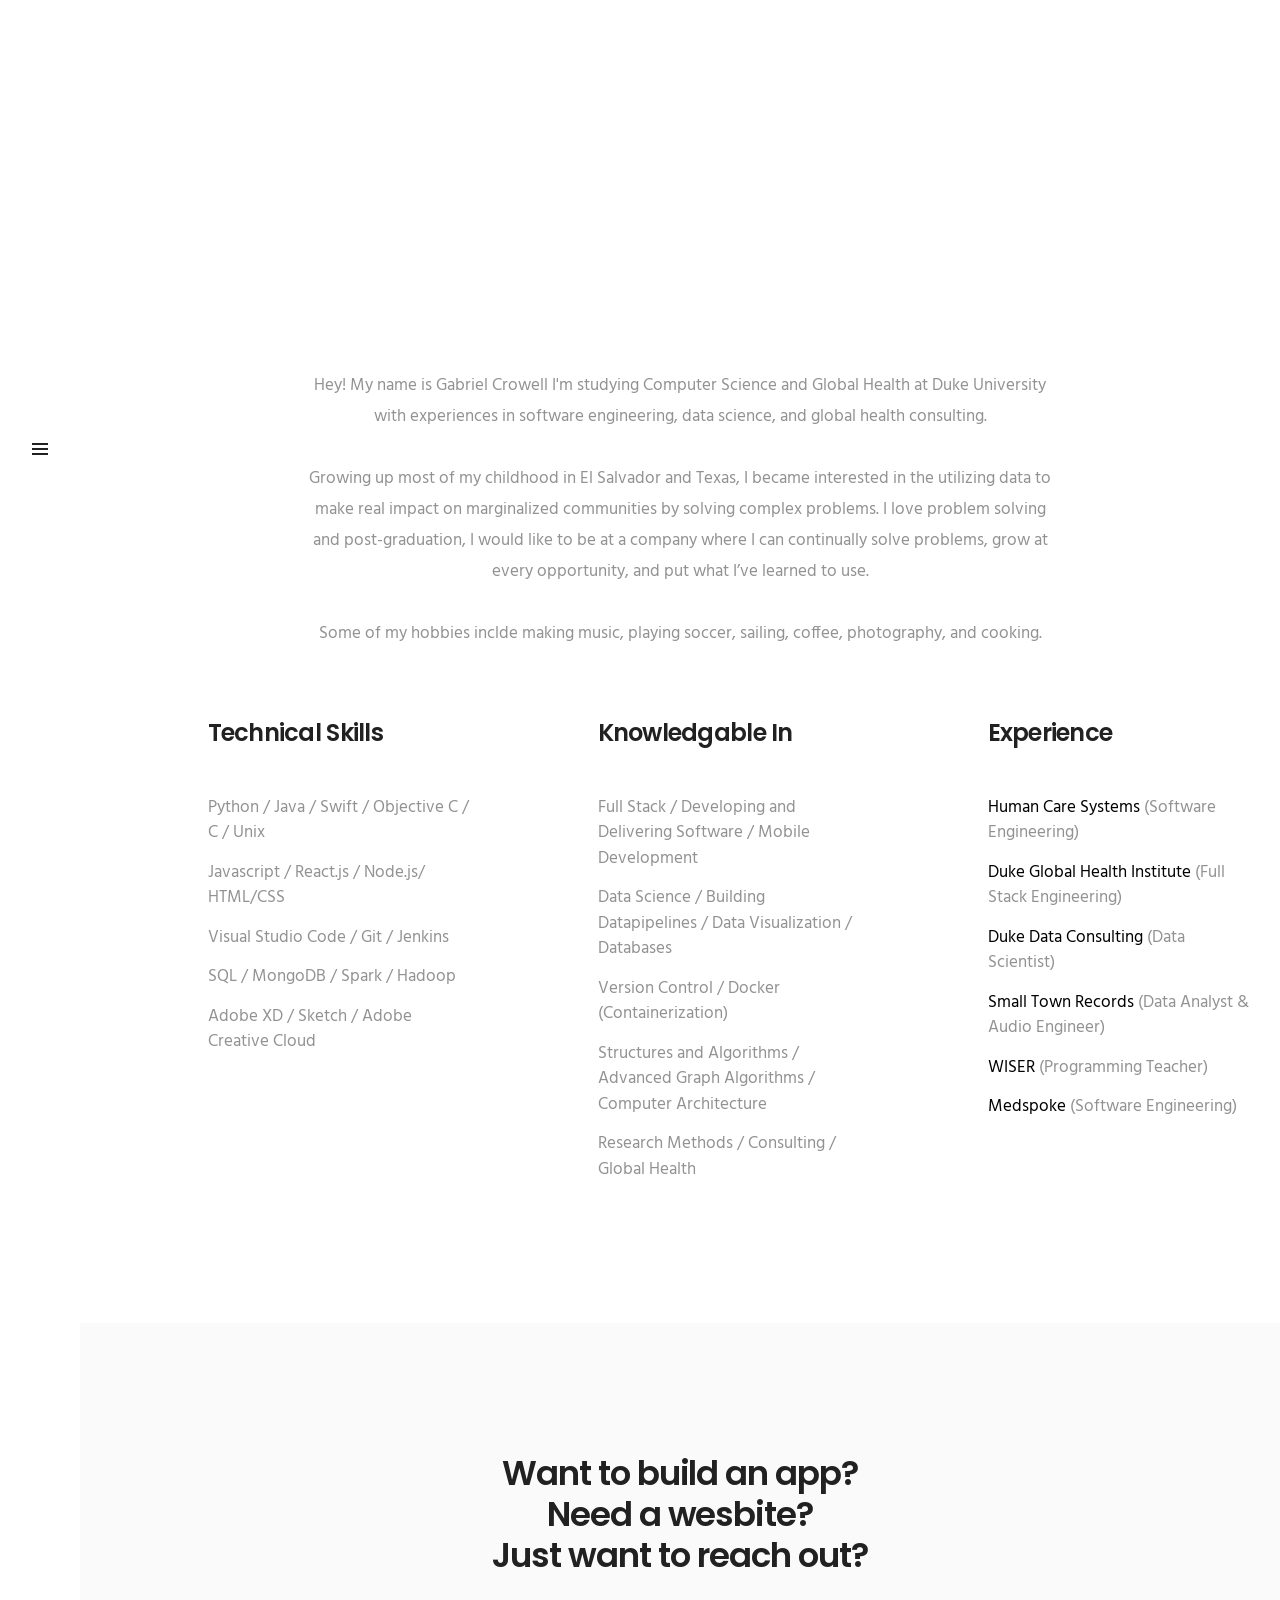
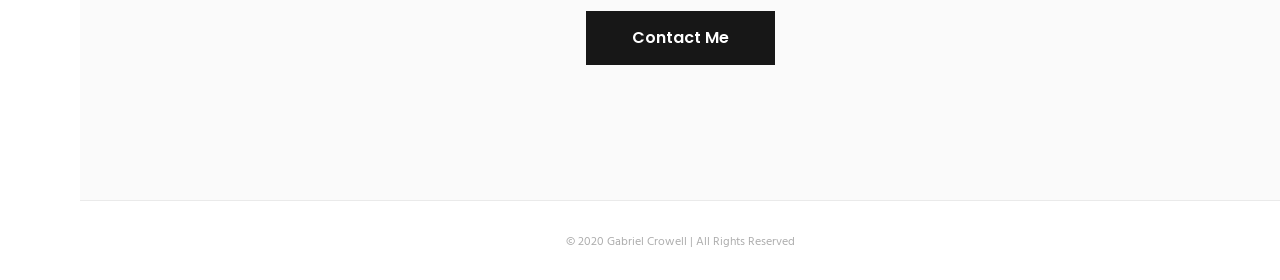
==== about.html @ bc2c8475 "fixed some styling on about page and minor content changes, TODO: add more projects" ====
<!DOCTYPE html>
<html lang="en">
<head>
  <title>Gabriel | About Me</title>

  <meta charset="utf-8">
  <!--[if IE]><meta http-equiv='X-UA-Compatible' content='IE=edge,chrome=1'><![endif]-->
  <meta name="viewport" content="width=device-width, initial-scale=1, maximum-scale=1">
  <meta name="description" content="">
  
  <!-- Google Fonts -->
  <link href='https://fonts.googleapis.com/css?family=Poppins:400,600%7CHind:400,400i,700' rel='stylesheet'>

  <!-- Css -->
  <link rel="stylesheet" href="css/bootstrap.min.css" />
  <link rel="stylesheet" href="css/font-icons.css" />
  <link rel="stylesheet" href="css/sliders.css" />
  <link rel="stylesheet" href="css/style.css" />

  <!-- Favicons -->
  <link rel="shortcut icon" href="img/favicon.ico">
  <link rel="apple-touch-icon" href="img/apple-touch-icon.png">
  <link rel="apple-touch-icon" sizes="72x72" href="img/apple-touch-icon-72x72.png">
  <link rel="apple-touch-icon" sizes="114x114" href="img/apple-touch-icon-114x114.png">

</head>

<body class="relative">
    
  <!-- Preloader -->
  <div class="loader-mask">
    <div class="loader"></div>
  </div>
  
  <!-- Navigation -->
  <header class="nav-type-1">
    <nav class="navbar">
      <div class="header-wrap relative">

        <div class="navbar-header">
          <button type="button" class="navbar-toggle" data-toggle="collapse" data-target="#navbar-collapse">
            <span class="sr-only">Navigation</span>
            <span class="icon-bar"></span>
            <span class="icon-bar"></span>
            <span class="icon-bar"></span>
          </button>

          <!-- Logo -->
          <div class="logo-container">
            <div class="logo-wrap">
              <a href="index.html">
                <img width="250%" src="img/prof.jpg" alt="logo" border-radius: 50%>
              </a>
            </div>
          </div>
        </div> 
        <!-- end navbar-header -->

        <div class="nav-wrap">
          <div class="collapse navbar-collapse" id="navbar-collapse">
            
            <ul class="nav navbar-nav">

              <li class="nav-item">
                <a href="index.html">Home</a>
              </li>
              <li>
                <a href="about.html">About Me</a>
              </li>
              <li class="nav-item-toggle">
                <a href="#">Portfolio</a>
                <ul class="nav-item-submenu">
				  <li><a href="photo.html">Photography</a></li>
				  <li><a href="https://github.com/MistyLeo12">Code</a></li>
                </ul>
              </li>  
              <li class="nav-item">
                <a>Blog</a>
              </li>
              <li class="active">
                <a href="contact.html">Contact</a>
              </li>
              <li>
                <!-- Mobile social icons -->
                <div class="social-icons on-mobile nobase dark clearfix hidden-lg hidden-md">
				          <a href="https://www.linkedin.com/in/gabriel-crowell-504b59113"><i class="ui-linkedin"></i></a>
                  <a href="https://github.com/MistyLeo12"><i class="ui-github-circled"></i></a>  
                  <a href="https://twitter.com/GabrielCrowe11"><i class="ui-twitter"></i></a>               
                  
                </div>
              </li>
              
            </ul>
          </div>
        </div> 
        <!-- end nav-wrap -->

        <!-- Social icons -->
        <div class="social-icons nobase dark clearfix hidden-sm hidden-xs">
		  <a href="https://www.linkedin.com/in/gabriel-crowell-504b59113"><i class="ui-linkedin"></i></a>
      <a href="https://github.com/MistyLeo12"><i class="ui-github-circled"></i></a>
      <a href="https://twitter.com/GabrielCrowe11"><i class="ui-twitter"></i></a>     
        </div>
        
      </div> 
      <!-- end header wrap -->


      <!-- Nav trigger -->
      <div id="nav-trigger">
        <div id="nav-icon">
          <div class="nav-icon-inner">
            <div id="nav-icon-trigger" class="nav-icon-trigger">
              <span></span>
              <span></span>
              <span></span>
              <span></span>
            </div>
          </div>
        </div>
      </div> <!-- end nav trigger -->

    </nav> <!-- end navbar -->
  </header>  

  <!-- Main -->
  <main class="main-wrapper oh pl-80">

    <!-- Page Title -->
    <section class="page-title2 text-center"  style="background-image: url(img/pictures/beach.png);background-size: 100% 60%">
      <div class="container relative clearfix">
        <div class="title-holder">
          <div class="title-text" style="padding-top: 100px;">
            <h1>Gabriel Crowell</h1>
          </div>
        </div>
      </div>
    </section> <!-- end page title -->
    

    <!-- Intro -->
    <section class="section-wrap-lg intro" id="intro" style="margin-top:-400px;">
      <div class="container">
        <div class="row">
          <div class="col-md-8 col-md-offset-2 col-sm-12 text-center">
            <p class="mb-50">
              Hey! My name is Gabriel Crowell I'm studying Computer Science and Global Health at Duke University with experiences in software engineering, data science, and global health consulting. 
              <br><br> 
              Growing up most of my childhood in El Salvador and Texas, I became interested in the utilizing data to make real impact on marginalized communities by solving complex problems. I love problem solving and post-graduation, I would like to be at a company where I can continually solve problems, grow at every opportunity, and put what I’ve learned to use.
              <br><br>
              Some of my hobbies inclde making music, playing soccer, sailing, coffee, photography, and cooking.
            </p>
          </div> <!-- end col -->

        </div>
      </div>
    </section> <!-- end intro -->



    <!-- Gear / Services / Publications -->
    <section class="pb-60" style="margin-top:-150px;">
      <div class="container">
        <div class="row">
          <div class="col-md-3 col-md-offset-1 col-sm-4 mb-60">
            <h3 class="heading mb-40">Technical Skills</h3>
            <ul class="list-no-dividers">
              <li>Python / Java / Swift / Objective C / C / Unix</li>
              <li>Javascript / React.js / Node.js/ HTML/CSS </li>
              <li>Visual Studio Code / Git / Jenkins</li>
              <li>SQL / MongoDB / Spark / Hadoop</li>
              <li>Adobe XD / Sketch  / Adobe Creative Cloud</li>
            </ul>
          </div>
          <div class="col-md-3 col-md-offset-1 col-sm-4 mb-60">
            <h3 class="heading mb-40">Knowledgable In</h3>
            <ul class="list-no-dividers">
              <li>Full Stack / Developing and Delivering Software / Mobile Development</li>
              <li>Data Science / Building Datapipelines / Data Visualization / Databases</li>
              <li>Version Control / Docker (Containerization) </li>
              <li>Structures and Algorithms / Advanced Graph Algorithms / Computer Architecture</li>
              <li>Research Methods / Consulting / Global Health</li>
              <li> </li>
            </ul>
          </div>
          <div class="col-md-3 col-md-offset-1 col-sm-4">
            <h3 class="heading mb-40">Experience</h3>
            <ul class="list-no-dividers">
              <li><a>Human Care Systems</a> (Software Engineering)</li>
              <li><a>Duke Global Health Institute</a> (Full Stack Engineering)</li>
              <li><a>Duke Data Consulting</a> (Data Scientist)</li>
              <li><a>Small Town Records</a> (Data Analyst & Audio Engineer)</li>
              <li><a href="https://www.wisergirls.org/">WISER</a> (Programming Teacher)</li>
              <li><a href="https://medspoke.com/">Medspoke</a> (Software Engineering)</li>
            </ul>
          </div>
        </div>
      </div>
    </section> <!-- end Gear / Services / Publications  -->

    <!-- CTA -->
    <section class="section-wrap call-to-action bg-light">
      <div class="container">
        <div class="row">
          <div class="col-md-12 text-center animated-bottom"> 
			      <h3>Want to build an app?</h3>
            <h3>Need a wesbite?</h3>
			      <h3>Just want to reach out?</h3>
            <div class="cta-buttons mt-30">
              <a href="contact.html" class="btn btn-lg btn-dark"><span>Contact Me</span></a>
            </div>
          </div>
        </div>
      </div>
    </section> <!-- end cta -->


    <!-- Footer -->
    <footer class="footer">
      <div class="bottom-footer bg-white">
        <div class="container">
          <div class="row">
            <div class="col-sm-12 copyright text-center">
              <span>
                &copy; 2020 Gabriel Crowell | All Rights Reserved
              </span>
            </div>
          </div>
        </div>
      </div>
    </footer> <!-- end footer -->



  </main> <!-- end main wrapper -->

  <!-- jQuery Scripts -->
  <script type="text/javascript" src="js/jquery.min.js"></script>
  <script type="text/javascript" src="js/bootstrap.min.js"></script>
  <script type="text/javascript" src="js/plugins.js"></script>  
  <script type="text/javascript" src="js/scripts.js"></script>
    
</body>
</html>
---- css/font-icons.css ----
@font-face {
  font-family: 'ui-icons';
  src: url('../fonts/ui-icons.eot?32897946');
  src: url('../fonts/ui-icons.eot?32897946#iefix') format('embedded-opentype'),
       url('../fonts/ui-icons.ttf?32897946') format('truetype'),
       url('../fonts/ui-icons.svg?32897946#ui-icons') format('svg');
  font-weight: normal;
  font-style: normal;
}
/* Chrome hack: SVG is rendered more smooth in Windozze. 100% magic, uncomment if you need it. */
/* Note, that will break hinting! In other OS-es font will be not as sharp as it could be */
/*
*/

@media screen and (-webkit-min-device-pixel-ratio:0) {
  @font-face {
    font-family: 'ui-icons';
    src: url('../font/ui-icons.svg?32897946#ui-icons') format('svg');
  }
}

 
 [class^="ui-"]:before, [class*=" ui-"]:before {
  font-family: "ui-icons";
  font-style: normal;
  font-weight: normal;
  speak: none;
 
  display: inline-block;
  text-decoration: inherit;
  width: 1em;
  margin-right: .2em;
  text-align: center;
  /* opacity: .8; */
 
  /* For safety - reset parent styles, that can break glyph codes*/
  font-variant: normal;
  text-transform: none;
 
  /* fix buttons height, for twitter bootstrap */
  line-height: 1em;
 
  /* Animation center compensation - margins should be symmetric */
  /* remove if not needed */
  margin-left: .2em;
 
  /* you can be more comfortable with increased icons size */
  /* font-size: 120%; */
 
  /* Font smoothing. That was taken from TWBS */
  -webkit-font-smoothing: antialiased;
  -moz-osx-font-smoothing: grayscale;
 
  /* Uncomment for 3D effect */
  /* text-shadow: 1px 1px 1px rgba(127, 127, 127, 0.3); */
}
 
.ui-left-arrow:before { content: '\e800'; } /* '' */
.ui-right-arrow:before { content: '\e801'; } /* '' */
.ui-vimeo:before { content: '\e802'; } /* '' */
.ui-twitter:before { content: '\f099'; } /* '' */
.ui-facebook:before { content: '\f09a'; } /* '' */
.ui-github-circled:before { content: '\f09b'; } /* '' */
.ui-linkedin:before { content: '\f0e1'; } /* '' */
.ui-angle_down:before { content: '\f107'; } /* '' */
.ui-youtube:before { content: '\f16a'; } /* '' */
.ui-instagram:before { content: '\f16d'; } /* '' */
.ui-tumblr:before { content: '\f173'; } /* '' */
.ui-dribbble:before { content: '\f17d'; } /* '' */
.ui-google:before { content: '\f1a0'; } /* '' */
.ui-reddit:before { content: '\f1a1'; } /* '' */
.ui-stumbleupon:before { content: '\f1a4'; } /* '' */
.ui-delicious:before { content: '\f1a5'; } /* '' */
.ui-behance:before { content: '\f1b4'; } /* '' */
.ui-pinterest:before { content: '\f231'; } /* '' */
---- css/sliders.css ----
/*! Flickity v2.0.5
http://flickity.metafizzy.co
---------------------------------------------- */
.flickity-enabled{position:relative}.flickity-enabled:focus{outline:0}.flickity-viewport{overflow:hidden;position:relative;height:100%}.flickity-slider{position:fixed;width:100%;height:100%}.flickity-enabled.is-draggable{-webkit-tap-highlight-color:transparent;tap-highlight-color:transparent;-webkit-user-select:none;-moz-user-select:none;-ms-user-select:none;user-select:none}.flickity-enabled.is-draggable .flickity-viewport.is-pointer-down{cursor:-webkit-grabbing;cursor:grabbing}.flickity-prev-next-button{position:absolute;top:50%;width:44px;height:44px;border:none;border-radius:50%;background:#000;background:hsla(0,0%,100%,.75);cursor:pointer;-webkit-transform:translateY(-50%);transform:translateY(-50%)}.flickity-prev-next-button:hover{background:#fff}.flickity-prev-next-button:focus{outline:0;box-shadow:0 0 0 5px #09F}.flickity-prev-next-button:active{opacity:.6}.flickity-prev-next-button.previous{left:10px}.flickity-prev-next-button.next{right:10px}.flickity-rtl .flickity-prev-next-button.previous{left:auto;right:10px}.flickity-rtl .flickity-prev-next-button.next{right:auto;left:10px}.flickity-prev-next-button:disabled{opacity:.3;cursor:auto}.flickity-prev-next-button svg{position:absolute;left:20%;top:20%;width:60%;height:60%}.flickity-prev-next-button .arrow{fill:#333}.flickity-page-dots{position:absolute;width:100%;bottom:-25px;padding:0;margin:0;list-style:none;text-align:center;line-height:1}.flickity-rtl .flickity-page-dots{direction:rtl}.flickity-page-dots .dot{display:inline-block;width:10px;height:10px;margin:0 8px;background:#333;border-radius:50%;opacity:.25;cursor:pointer}.flickity-page-dots .dot.is-selected{opacity:1}
/*
 * jQuery FlexSlider v2.4.0
 */
@font-face{font-family:flexslider-icon;src:url(fonts/flexslider-icon.eot);src:url(fonts/flexslider-icon.eot?#iefix) format('embedded-opentype'),url(fonts/flexslider-icon.woff) format('woff'),url(fonts/flexslider-icon.ttf) format('truetype'),url(fonts/flexslider-icon.svg#flexslider-icon) format('svg');font-weight:400;font-style:normal}.flex-container a:focus,.flex-container a:hover,.flex-slider a:focus,.flex-slider a:hover{outline:0}.flex-control-nav,.flex-direction-nav,.slides,.slides>li{margin:0;padding:0;list-style:none}.flex-pauseplay span{text-transform:capitalize}.flexslider{margin:0;padding:0;background:#fff;position:relative;zoom:1;-webkit-box-shadow:'' 0 1px 4px rgba(0,0,0,.2);-moz-box-shadow:'' 0 1px 4px rgba(0,0,0,.2);-o-box-shadow:'' 0 1px 4px rgba(0,0,0,.2);box-shadow:'' 0 1px 4px rgba(0,0,0,.2)}.flexslider .slides>li{display:none;-webkit-backface-visibility:hidden}.flex-pauseplay a,.no-js .flexslider .slides>li:first-child,html[xmlns] .flexslider .slides{display:block}.flexslider .slides:after{content:"\0020";display:block;clear:both;visibility:hidden;line-height:0;height:0}* html .flexslider .slides{height:1%}.flexslider .slides{zoom:1}.flexslider .slides img{max-width:100%;max-height:100%;margin:0 auto;vertical-align:middle;height:auto;width:100%}.flex-viewport{max-height:2000px;-webkit-transition:all 1s ease;-moz-transition:all 1s ease;-ms-transition:all 1s ease;-o-transition:all 1s ease;transition:all 1s ease}.loading .flex-viewport{max-height:300px}.carousel li{margin-right:5px}.flex-direction-nav .flex-disabled{opacity:0!important;filter:alpha(opacity=0);cursor:default}.flex-pauseplay a{width:20px;height:20px;position:absolute;bottom:5px;left:10px;opacity:.8;z-index:10;overflow:hidden;cursor:pointer;color:#000}.flex-pauseplay a:before{font-family:flexslider-icon;font-size:20px;display:inline-block;content:'\f004'}.flex-pauseplay a:hover{opacity:1}.flex-pauseplay a .flex-play:before{content:'\f003'}.flex-control-nav{width:100%;position:absolute;bottom:20px;text-align:center}.flex-control-nav li{margin:0 6px;display:inline-block;zoom:1}.flex-control-paging li a{width:10px;height:10px;display:block;background:0 0;cursor:pointer;text-indent:-9999px;border:2px solid #fff;-webkit-border-radius:20px;-moz-border-radius:20px;border-radius:20px;opacity:.5}.flex-control-paging li a:hover{opacity:1}.flex-control-paging li a.flex-active{background:#000;background:rgba(255,255,255,1);cursor:default;opacity:1}.flex-control-thumbs{margin:5px 0 0;position:static;overflow:hidden}.flex-control-thumbs li{width:25%;float:left;margin:0}.flex-control-thumbs img{width:100%;height:auto;display:block;opacity:.7;cursor:pointer;-webkit-transition:all 1s ease;-moz-transition:all 1s ease;-ms-transition:all 1s ease;-o-transition:all 1s ease;transition:all 1s ease}.flex-control-thumbs img:hover{opacity:1}.flex-control-thumbs .flex-active{opacity:1;cursor:default}@media screen and (max-width:860px){.flex-direction-nav .flex-prev{opacity:1;left:10px}.flex-direction-nav .flex-next{opacity:1;right:10px}}
---- css/style.css ----
/*-------------------------------------------------------*/
/* Table of Content

1. General
2. Typography
3. Navigation
4. Layout
5. Blog
6. Portfolio
7. Shortcodes
8. Footer
9. Responsive

/*-------------------------------------------------------*/
/*-------------------------------------------------------*/
/* General
/*-------------------------------------------------------*/

@media (max-width: 767px) {
  .desktop {
    display: none;
  }
  .mobile .main {
	display: ;
	background-image:url(../img/hovers/me.jpg);
	background-size: cover;
	}
}

@media (min-width: 768px) {
	.mobile{
		display: none;
		height: 100%;
		overflow: hidden;
	}
}


.clearfix {
  *zoom: 1;
}

.clearfix:before, .clearfix:after {
  display: table;
  line-height: 0;
  content: "";
}

.clearfix:after {
  clear: both;
}

.clear {
  clear: both;
}

.oh {
  overflow: hidden;
}

.ov {
  overflow: visible;
}

.relative {
  position: relative;
}

.section-wrap {
  padding: 120px 0;
  overflow: hidden;
  background-attachment: fixed;
  background-size: cover;
}

.section-wrap-lg {
  padding: 170px 0;
}

.section-wrap-md {
  padding: 100px 0;
}

.main-container {
  margin: auto;
}

@media (min-width: 1600px) {
  .grid-1440 .main-container,
  .grid-1440 .container {
    width: 1440px;
  }
}

.mobile section {
  background-attachment: scroll !important;
}

.bg-dark {
  background-color: #171717;
}

.bg-light {
  background-color: #fafafa;
}

.bg-white {
  background-color: #fff;
}

.bg-color {
  background-color: #23abc4;
}

.white {
  color: #fff;
}

.static {
  position: static;
}

.block {
  display: block;
}

.left {
  float: left;
}

.right {
  float: right;
}

.valign {
  position: absolute;
  top: 50%;
  -webkit-transform: translateY(-50%);
  -moz-transform: translateY(-50%);
  -ms-transform: translateY(-50%);
  -o-transform: translateY(-50%);
  transform: translateY(-50%);
}

.container-fluid.semi-fluid {
  padding: 0 40px;
}

.img-fw {
  width: 100%;
}

.uppercase {
  text-transform: uppercase;
  letter-spacing: 0.02em;
}

.last {
  margin-bottom: 0 !important;
}

@media (max-width: 991px) {
  .md-text-center {
    text-align: center;
  }
}

@media (max-width: 767px) {
  .sm-text-center {
    text-align: center;
  }
}

@media (max-width: 480px) {
  .xs-text-center {
    text-align: center;
  }
}

img.alignleft {
  float: left;
  margin: 10px 20px 10px 0;
}

img.alignright {
  float: right;
  margin: 10px 0 10px 20px;
}

.animation-wrap {
  overflow: hidden;
}

::-moz-selection {
  color: #fff;
  background-color: #171717;
}

::-webkit-selection {
  color: #fff;
  background-color: #171717;
}

::selection {
  color: #fff;
  background-color: #171717;
}

:focus {
  outline: none;
}

body {
  margin: 0;
  padding: 0;
  font-family: "Hind", sans-serif;
  font-size: 17px;
  line-height: 1.5;
  font-smoothing: antialiased;
  -webkit-font-smoothing: antialiased;
  -moz-font-smoothing: antialiased;
  background: #fff;
  outline: 0;
  overflow-x: hidden;
  overflow-y: auto;
  color: #929292;
}

body img {
  border: none;
  max-width: 100%;
  -webkit-user-select: none;
  -khtml-user-select: none;
  -moz-user-select: none;
  -o-user-select: none;
  user-select: none;
}

video {
  height: 100%;
  width: 100%;
}

iframe {
  border: 0;
}

/*-------------------------------------------------------*/
/* Preloader
/*-------------------------------------------------------*/
.loader-mask {
  position: fixed;
  top: 0;
  left: 0;
  right: 0;
  bottom: 0;
  background-color: #fff;
  z-index: 99999;
}

.loader {
  position: absolute;
  left: 50%;
  top: 50%;
  font-size: 5px;
  width: 5em;
  height: 5em;
  margin: -25px 0 0 -25px;
  text-indent: -9999em;
  border-top: 0.5em solid #2b2b2b;
  border-right: 0.5em solid rgba(245, 245, 245, 0.5);
  border-bottom: 0.5em solid rgba(245, 245, 245, 0.5);
  border-left: 0.5em solid rgba(245, 245, 245, 0.5);
  -webkit-transform: translateZ(0);
  -ms-transform: translateZ(0);
  transform: translateZ(0);
  -webkit-animation: load8 1.1s infinite linear;
  animation: load8 1.1s infinite linear;
}

.loader,
.loader:after {
  border-radius: 50%;
  width: 10em;
  height: 10em;
}

@-webkit-keyframes load8 {
  0% {
    -webkit-transform: rotate(0deg);
    transform: rotate(0deg);
  }
  100% {
    -webkit-transform: rotate(360deg);
    transform: rotate(360deg);
  }
}

@keyframes load8 {
  0% {
    -webkit-transform: rotate(0deg);
    transform: rotate(0deg);
  }
  100% {
    -webkit-transform: rotate(360deg);
    transform: rotate(360deg);
  }
}

/* Scroll Down icon
-------------------------------------------------------*/
.scroll-down {
  font-size: 16px;
  width: 38px;
  height: 38px;
  background-color: rgba(255, 255, 255, 0.2);
  text-align: center;
  line-height: 38px;
  z-index: 50 !important;
  position: absolute;
  bottom: 40px;
  left: 50%;
  margin-left: -19px;
  border-radius: 50%;
}

.scroll-down.bottom-140 {
  bottom: 140px;
}

@media only screen and (max-width: 767px) {
  .scroll-down.bottom-140 {
    bottom: 80px;
  }
}

.scroll-down a {
  line-height: 38px;
  position: relative;
  z-index: 50 !important;
}

.scroll-down i {
  color: #fff;
  -webkit-animation: scroll-down-icon 1s infinite;
  -moz-animation: scroll-down-icon 1s infinite;
  -o-animation: scroll-down-icon 1s infinite;
  animation: scroll-down-icon 1s infinite;
  position: absolute;
  left: 13px;
  font-size: 20px;
}

@-webkit-keyframes scroll-down-icon {
  0% {
    bottom: 3px;
  }
  50% {
    bottom: 8px;
  }
  100% {
    bottom: 3px;
  }
}

@-moz-keyframes scroll-down-icon {
  0% {
    bottom: 3px;
  }
  50% {
    bottom: 8px;
  }
  100% {
    bottom: 3px;
  }
}

@-o-keyframes scroll-down-icon {
  0% {
    bottom: 3px;
  }
  50% {
    bottom: 8px;
  }
  100% {
    bottom: 3px;
  }
}

@keyframes scroll-down-icon {
  0% {
    bottom: 3px;
  }
  50% {
    bottom: 8px;
  }
  100% {
    bottom: 3px;
  }
}

.row.row-4 {
  margin: 0 -2px;
}

.row.row-4 > div {
  padding: 0 2px;
}

.row.row-10 {
  margin: 0 -5px;
}

.row.row-10 > div {
  padding: 0 5px;
}

.row.row-12 {
  margin: 0 -6px;
}

.row.row-12 > div {
  padding: 0 6px;
}

.row.row-16 {
  margin: 0 -8px;
}

.row.row-16 > div {
  padding: 0 8px;
}

.row.row-20 {
  margin: 0 -10px;
}

.row.row-20 > div {
  padding: 0 10px;
}

/* Magnific Popup
-------------------------------------------------------*/
.mfp-bg, .mfp-wrap {
  position: fixed;
  left: 0;
  top: 0;
}

.mfp-bg, .mfp-container, .mfp-wrap {
  height: 100%;
  width: 100%;
}

.mfp-container:before, .mfp-figure:after {
  content: '';
}

.mfp-bg {
  z-index: 1250;
  overflow: hidden;
  background: #0b0b0b;
  opacity: .8;
  filter: alpha(opacity=80);
}

.mfp-wrap {
  z-index: 1251;
  outline: 0 !important;
  -webkit-backface-visibility: hidden;
}

.mfp-container {
  text-align: center;
  position: absolute;
  left: 0;
  top: 0;
  padding: 0 8px;
  -webkit-box-sizing: border-box;
  -moz-box-sizing: border-box;
  box-sizing: border-box;
}

.mfp-container:before {
  display: inline-block;
  height: 100%;
  vertical-align: middle;
}

.mfp-align-top .mfp-container:before {
  display: none;
}

.mfp-content {
  position: relative;
  display: inline-block;
  vertical-align: middle;
  margin: 0 auto;
  text-align: left;
  z-index: 1045;
}

.mfp-close, .mfp-preloader {
  text-align: center;
  position: absolute;
}

.mfp-ajax-holder .mfp-content, .mfp-inline-holder .mfp-content {
  width: 100%;
  cursor: auto;
}

.mfp-ajax-cur {
  cursor: progress;
}

.mfp-zoom-out-cur, .mfp-zoom-out-cur .mfp-image-holder .mfp-close {
  cursor: -moz-zoom-out;
  cursor: -webkit-zoom-out;
  cursor: zoom-out;
}

.mfp-zoom {
  cursor: pointer;
  cursor: -webkit-zoom-in;
  cursor: -moz-zoom-in;
  cursor: zoom-in;
}

.mfp-auto-cursor .mfp-content {
  cursor: auto;
}

.mfp-arrow, .mfp-close, .mfp-counter, .mfp-preloader {
  -webkit-user-select: none;
  -moz-user-select: none;
  user-select: none;
}

.mfp-loading.mfp-figure {
  display: none;
}

.mfp-hide {
  display: none !important;
}

.mfp-preloader {
  color: #CCC;
  top: 50%;
  width: auto;
  margin-top: -.8em;
  left: 8px;
  right: 8px;
  z-index: 1044;
}

.mfp-preloader a {
  color: #CCC;
}

.mfp-close, .mfp-preloader a:hover {
  color: #FFF;
}

.mfp-s-error .mfp-content, .mfp-s-ready .mfp-preloader {
  display: none;
}

button.mfp-arrow, button.mfp-close {
  overflow: visible;
  cursor: pointer;
  background: 0 0;
  border: 0;
  -webkit-appearance: none;
  display: block;
  outline: 0;
  padding: 0;
  z-index: 1046;
  -webkit-box-shadow: none;
  box-shadow: none;
}

button::-moz-focus-inner {
  padding: 0;
  border: 0;
}

.mfp-close {
  width: 44px;
  height: 44px;
  line-height: 44px;
  right: 0;
  top: 0;
  text-decoration: none;
  opacity: .65;
  filter: alpha(opacity=65);
  padding: 0 0 18px 10px;
  font-style: normal;
  font-size: 28px;
  font-family: Arial,Baskerville,monospace;
}

.mfp-close:focus, .mfp-close:hover {
  opacity: 1;
  filter: alpha(opacity=100);
}

.mfp-close:active {
  top: 1px;
}

.mfp-close-btn-in .mfp-close {
  color: #333;
}

.mfp-iframe-holder .mfp-close, .mfp-image-holder .mfp-close {
  color: #FFF;
  right: -6px;
  text-align: right;
  padding-right: 6px;
  width: 100%;
}

.mfp-counter {
  position: absolute;
  top: 0;
  right: 0;
  color: #CCC;
  font-size: 12px;
  line-height: 18px;
  white-space: nowrap;
}

.mfp-figure, img.mfp-img {
  line-height: 0;
}

.mfp-arrow {
  position: absolute;
  opacity: .65;
  filter: alpha(opacity=65);
  margin: -55px 0 0;
  top: 50%;
  padding: 0;
  width: 90px;
  height: 110px;
  -webkit-tap-highlight-color: transparent;
}

.mfp-arrow:active {
  margin-top: -54px;
}

.mfp-arrow:focus, .mfp-arrow:hover {
  opacity: 1;
  filter: alpha(opacity=100);
}

.mfp-arrow .mfp-a, .mfp-arrow .mfp-b, .mfp-arrow:after, .mfp-arrow:before {
  content: '';
  display: block;
  width: 0;
  height: 0;
  position: absolute;
  left: 0;
  top: 0;
  margin-top: 35px;
  margin-left: 35px;
  border: inset transparent;
}

.mfp-arrow .mfp-a, .mfp-arrow:after {
  border-top-width: 13px;
  border-bottom-width: 13px;
  top: 8px;
}

.mfp-arrow .mfp-b, .mfp-arrow:before {
  border-top-width: 21px;
  border-bottom-width: 21px;
  opacity: .7;
}

.mfp-arrow-left {
  left: 0;
}

.mfp-arrow-left .mfp-a, .mfp-arrow-left:after {
  border-right: 17px solid #FFF;
  margin-left: 31px;
}

.mfp-arrow-left .mfp-b, .mfp-arrow-left:before {
  margin-left: 25px;
  border-right: 27px solid #3F3F3F;
}

.mfp-arrow-right {
  right: 0;
}

.mfp-arrow-right .mfp-a, .mfp-arrow-right:after {
  border-left: 17px solid #FFF;
  margin-left: 39px;
}

.mfp-arrow-right .mfp-b, .mfp-arrow-right:before {
  border-left: 27px solid #3F3F3F;
}

.mfp-iframe-holder {
  padding-top: 40px;
  padding-bottom: 40px;
}

.mfp-iframe-holder .mfp-content {
  line-height: 0;
  width: 100%;
  max-width: 900px;
}

.mfp-image-holder .mfp-content, img.mfp-img {
  max-width: 100%;
}

.mfp-iframe-holder .mfp-close {
  top: -40px;
}

.mfp-iframe-scaler {
  width: 100%;
  height: 0;
  overflow: hidden;
  padding-top: 56.25%;
}

.mfp-iframe-scaler iframe {
  position: absolute;
  display: block;
  top: 0;
  left: 0;
  width: 100%;
  height: 100%;
  box-shadow: 0 0 8px rgba(0, 0, 0, 0.6);
  background: #000;
}

.mfp-figure:after, img.mfp-img {
  width: auto;
  height: auto;
  display: block;
}

img.mfp-img {
  -webkit-box-sizing: border-box;
  -moz-box-sizing: border-box;
  box-sizing: border-box;
  padding: 40px 0;
  margin: 0 auto;
}

.mfp-figure:after {
  position: absolute;
  left: 0;
  top: 40px;
  bottom: 40px;
  right: 0;
  z-index: -1;
  box-shadow: 0 0 8px rgba(0, 0, 0, 0.6);
  background: #444;
}

.mfp-figure small {
  color: #BDBDBD;
  display: block;
  font-size: 12px;
  line-height: 14px;
}

.mfp-figure figure {
  margin: 0;
}

.mfp-bottom-bar {
  margin-top: -36px;
  position: absolute;
  top: 100%;
  left: 0;
  width: 100%;
  cursor: auto;
}

.mfp-title {
  text-align: left;
  line-height: 18px;
  color: #F3F3F3;
  word-wrap: break-word;
  padding-right: 36px;
}

.mfp-gallery .mfp-image-holder .mfp-figure {
  cursor: pointer;
}

@media screen and (max-width: 800px) and (orientation: landscape), screen and (max-height: 300px) {
  .mfp-img-mobile .mfp-image-holder {
    padding-left: 0;
    padding-right: 0;
  }
  .mfp-img-mobile img.mfp-img {
    padding: 0;
  }
  .mfp-img-mobile .mfp-figure:after {
    top: 0;
    bottom: 0;
  }
  .mfp-img-mobile .mfp-figure small {
    display: inline;
    margin-left: 5px;
  }
  .mfp-img-mobile .mfp-bottom-bar {
    background: rgba(0, 0, 0, 0.6);
    bottom: 0;
    margin: 0;
    top: auto;
    padding: 3px 5px;
    position: fixed;
    -webkit-box-sizing: border-box;
    -moz-box-sizing: border-box;
    box-sizing: border-box;
  }
  .mfp-img-mobile .mfp-bottom-bar:empty {
    padding: 0;
  }
  .mfp-img-mobile .mfp-counter {
    right: 5px;
    top: 3px;
  }
  .mfp-img-mobile .mfp-close {
    top: 0;
    right: 0;
    width: 35px;
    height: 35px;
    line-height: 35px;
    background: rgba(0, 0, 0, 0.6);
    position: fixed;
    text-align: center;
    padding: 0;
  }
}

@media all and (max-width: 900px) {
  .mfp-arrow {
    -webkit-transform: scale(0.75);
    transform: scale(0.75);
  }
  .mfp-arrow-left {
    -webkit-transform-origin: 0;
    transform-origin: 0;
  }
  .mfp-arrow-right {
    -webkit-transform-origin: 100%;
    transform-origin: 100%;
  }
  .mfp-container {
    padding-left: 6px;
    padding-right: 6px;
  }
}

.mfp-ie7 .mfp-img {
  padding: 0;
}

.mfp-ie7 .mfp-bottom-bar {
  width: 600px;
  left: 50%;
  margin-left: -300px;
  margin-top: 5px;
  padding-bottom: 5px;
}

.mfp-ie7 .mfp-container {
  padding: 0;
}

.mfp-ie7 .mfp-content {
  padding-top: 44px;
}

.mfp-ie7 .mfp-close {
  top: 0;
  right: 0;
  padding-top: 0;
}

.mfp-with-zoom .mfp-container,
.mfp-with-zoom.mfp-bg {
  opacity: 0;
  -webkit-backface-visibility: hidden;
  /* ideally, transition speed should match zoom duration */
  -webkit-transition: all 0.3s ease-out;
  -moz-transition: all 0.3s ease-out;
  -o-transition: all 0.3s ease-out;
  transition: all 0.3s ease-out;
}

.mfp-with-zoom.mfp-ready .mfp-container {
  opacity: 1;
}

.mfp-with-zoom.mfp-ready.mfp-bg {
  opacity: 0.8;
}

.mfp-with-zoom.mfp-removing .mfp-container,
.mfp-with-zoom.mfp-removing.mfp-bg {
  opacity: 0;
}

/* Row multiple items
-------------------------------------------------------*/
.items-grid .col-xs-6:nth-child(2n + 3) {
  clear: left;
}

.items-grid .col-xs-4:nth-child(3n + 4) {
  clear: left;
}

.items-grid .col-xs-3:nth-child(4n + 5) {
  clear: left;
}

.items-grid .col-xs-2:nth-child(6n + 7) {
  clear: left;
}

.items-grid .col-xs-1:nth-child(12n + 13) {
  clear: left;
}

@media (min-width: 768px) {
  .items-grid .col-xs-6:nth-child(2n + 3) {
    clear: none;
  }
  .items-grid .col-xs-4:nth-child(3n + 4) {
    clear: none;
  }
  .items-grid .col-xs-3:nth-child(4n + 5) {
    clear: none;
  }
  .items-grid .col-xs-2:nth-child(6n + 7) {
    clear: none;
  }
  .items-grid .col-xs-1:nth-child(12n + 13) {
    clear: none;
  }
  .items-grid .col-sm-6:nth-child(2n + 3) {
    clear: left;
  }
  .items-grid .col-sm-4:nth-child(3n + 4) {
    clear: left;
  }
  .items-grid .col-sm-3:nth-child(4n + 5) {
    clear: left;
  }
  .items-grid .col-sm-2:nth-child(6n + 7) {
    clear: left;
  }
  .items-grid .col-sm-1:nth-child(12n + 13) {
    clear: left;
  }
}

@media (min-width: 992px) {
  .items-grid .col-sm-6:nth-child(2n + 3) {
    clear: none;
  }
  .items-grid .col-sm-4:nth-child(3n + 4) {
    clear: none;
  }
  .items-grid .col-sm-3:nth-child(4n + 5) {
    clear: none;
  }
  .items-grid .col-sm-2:nth-child(6n + 7) {
    clear: none;
  }
  .items-grid .col-sm-1:nth-child(12n + 13) {
    clear: none;
  }
  .items-grid .col-md-6:nth-child(2n + 3) {
    clear: left;
  }
  .items-grid .col-md-4:nth-child(3n + 4) {
    clear: left;
  }
  .items-grid .col-md-3:nth-child(4n + 5) {
    clear: left;
  }
  .items-grid .col-md-2:nth-child(6n + 7) {
    clear: left;
  }
  .items-grid .col-md-1:nth-child(12n + 13) {
    clear: left;
  }
}

@media (min-width: 1200px) {
  .items-grid .col-md-6:nth-child(2n + 3) {
    clear: none;
  }
  .items-grid .col-md-4:nth-child(3n + 4) {
    clear: none;
  }
  .items-grid .col-md-3:nth-child(4n + 5) {
    clear: none;
  }
  .items-grid .col-md-2:nth-child(6n + 7) {
    clear: none;
  }
  .items-grid .col-md-1:nth-child(12n + 13) {
    clear: none;
  }
  .items-grid .col-lg-6:nth-child(2n + 3) {
    clear: left;
  }
  .items-grid .col-lg-4:nth-child(3n + 4) {
    clear: left;
  }
  .items-grid .col-lg-3:nth-child(4n + 5) {
    clear: left;
  }
  .items-grid .col-lg-2:nth-child(6n + 7) {
    clear: left;
  }
  .items-grid .col-lg-1:nth-child(12n + 13) {
    clear: left;
  }
}

/* 5 columns
-------------------------------------------------------*/
.col-xs-5ths,
.col-sm-5ths,
.col-md-5ths,
.col-lg-5ths {
  position: relative;
  min-height: 1px;
  padding-right: 10px;
  padding-left: 10px;
}

.col-xs-5ths {
  width: 20%;
  float: left;
}

@media (min-width: 767px) {
  .col-sm-5ths {
    width: 20%;
    float: left;
  }
}

@media (min-width: 992px) {
  .col-md-5ths {
    width: 20%;
    float: left;
  }
}

@media (min-width: 1200px) {
  .col-lg-5ths {
    width: 20%;
    float: left;
  }
}

/* Hover Overlays
-------------------------------------------------------*/
.hover-overlay {
  content: '';
  display: block;
  position: absolute;
  top: 0;
  width: 100%;
  height: 100%;
  opacity: 0;
  visibility: hidden;
  -webkit-transition: all 0.3s ease-in-out;
  -moz-transition: all 0.3s ease-in-out;
  -ms-transition: all 0.3s ease-in-out;
  -o-transition: all 0.3s ease-in-out;
  transition: all 0.3s ease-in-out;
}

.hover-overlay.light {
  background-color: rgba(255, 255, 255, 0.9);
}

.hover-trigger:hover .hover-overlay {
  opacity: 1;
  visibility: visible;
}

[data-overlay="1"] {
  background-color: rgba(25, 25, 25, 0.1);
}

[data-overlay="2"] {
  background-color: rgba(25, 25, 25, 0.2);
}

[data-overlay="3"] {
  background-color: rgba(25, 25, 25, 0.3);
}

[data-overlay="4"] {
  background-color: rgba(25, 25, 25, 0.4);
}

[data-overlay="5"] {
  background-color: rgba(25, 25, 25, 0.5);
}

[data-overlay="6"] {
  background-color: rgba(25, 25, 25, 0.6);
}

[data-overlay="7"] {
  background-color: rgba(25, 25, 25, 0.7);
}

[data-overlay="8"] {
  background-color: rgba(25, 25, 25, 0.8);
}

[data-overlay="9"] {
  background-color: rgba(25, 25, 25, 0.9);
}

[data-overlay="10"] {
  background-color: #191919;
}

/* List Items
-------------------------------------------------------*/
.list-dividers > li {
  position: relative;
  padding: 9px 0;
  border-bottom: 1px solid #eaeaea;
}

.list-no-dividers > li {
  position: relative;
  padding: 7px 0 !important;
}

/*-------------------------------------------------------*/
/* Typography
/*-------------------------------------------------------*/
ul {
  list-style: none;
  margin: 0;
  padding: 0;
}

h1, h2, h3, h4, h5, h6 {
  font-family: "Poppins", sans-serif;
  margin-top: 0;
  color: #212121;
  font-weight: 600;
  letter-spacing: -0.03em;
  line-height: 1.2;
}

h1 {
  font-size: 32px;
}

h2 {
  font-size: 28px;
}

h3 {
  font-size: 24px;
}

h4 {
  font-size: 20px;
}

h5 {
  font-size: 18px;
}

h6 {
  font-size: 16px;
}

h1 > a, h2 > a, h3 > a, h4 > a, h5 > a, h6 > a {
  color: inherit;
}

h1 small, h2 small, h3 small, h4 small, h5 small, h6 small {
  color: #212121;
  font-size: 85%;
  font-weight: bold;
}

.heading {
  position: relative;
  margin-bottom: 0;
}

.heading.large {
  font-size: 42px;
}

.heading-row {
  margin-bottom: 70px;
}

a {
  text-decoration: none;
  color: #000;
  outline: none;
  -webkit-transition: color 0.1s ease-in-out;
  -moz-transition: color 0.1s ease-in-out;
  -ms-transition: color 0.1s ease-in-out;
  -o-transition: color 0.1s ease-in-out;
  transition: color 0.1s ease-in-out;
}

a:hover, a:focus {
  text-decoration: none;
  color: #171717;
  outline: none;
}

.underline {
  border-bottom: 1px solid #eaeaea;
}

.underline:hover {
  border-color: #171717;
}

b, strong {
  color: #212121;
}

.lead-heading.white strong {
  color: #fff;
}

p {
  font-size: 17px;
  color: #929292;
  font-weight: normal;
  line-height: 31px;
}

.list-inline {
  margin: 0;
}

.bottom-line:after {
  content: "";
  display: block;
  width: 50px;
  border-bottom: 3px solid #23abc4;
  margin: 22px auto 0;
  z-index: 1;
  position: relative;
}

.bottom-line.left-align:after {
  margin: 22px auto 22px 0;
}

.bottom-line.grey:after {
  border-color: #e4e4e4;
}

.bottom-line.full-grey:after {
  width: 100%;
  border-color: #eaeaea;
  margin-top: 16px;
}

@media (min-width: 768px) {
  .lead {
    font-size: 18px;
  }
}

.lead {
  margin-bottom: 10px;
  font-size: 18px;
  font-weight: 400;
  line-height: 30px;
}

p.large {
  font-size: 120%;
  line-height: 1.8;
}

.fsz-50 {
  font-size: 50px;
}

.fsz-16 {
  font-size: 16px;
}

blockquote {
  padding: 10px 0 10px 40px;
  margin: 0;
  border-left: 3px solid #e5e5e5;
}

blockquote > p {
  font-size: 17px;
  line-height: 30px;
  font-family: "Poppins", sans-serif;
  margin-bottom: 7px !important;
  color: #929292;
  position: relative;
}

blockquote > span {
  color: #212121;
  font-size: 14px;
}

.highlight {
  padding: 3px 5px;
  color: #fff;
  background-color: #23abc4;
}

.list li {
  line-height: 24px;
  position: relative;
}

.list li i {
  line-height: 21px;
}

.bullets li,
.arrows li,
.checks li,
.numbers li {
  margin-bottom: 20px;
  color: #929292;
}

.bullets li {
  padding-left: 15px;
}

.bullets li:before {
  content: "\2022";
  font-size: 18px;
  position: absolute;
  left: 0;
  color: #23abc4;
}

.arrows i {
  margin-right: 5px;
}

.arrows i,
.checks i {
  color: #23abc4;
}

.checks i {
  font-size: 12px;
  margin-right: 7px;
  vertical-align: middle;
}

ol.numbers {
  padding-left: 20px;
}

.section-columns p {
  margin-bottom: 40px;
}

/*-------------------------------------------------------*/
/* Navigation
/*-------------------------------------------------------*/
@media (max-width: 991px) {
  .navbar-header {
    float: none;
  }
  .navbar-left, .navbar-nav, .navbar-right {
    float: none !important;
  }
  .navbar-toggle {
    display: block;
  }
  .navbar-collapse {
    border-top: 1px solid transparent;
    box-shadow: inset 0 1px 0 rgba(255, 255, 255, 0.1);
  }
  .navbar-fixed-top {
    top: 0;
    border-width: 0 0 1px;
  }
  .navbar-collapse.collapse {
    display: none !important;
  }
  .navbar-nav {
    margin-top: 7.5px;
  }
  .navbar-nav > li {
    float: none;
  }
  .navbar-nav > li > a {
    padding-top: 10px;
    padding-bottom: 10px;
  }
  .collapse.in {
    display: block !important;
  }
  .navbar-nav .open .dropdown-menu {
    position: static;
    float: none;
    width: auto;
    margin-top: 0;
    background-color: transparent;
    border: 0;
    -webkit-box-shadow: none;
    box-shadow: none;
  }
}

.navbar {
  margin-bottom: 0;
  height: 100%;
  border: none;
  min-height: 60px;
  -webkit-backface-visibility: hidden;
  backface-visibility: hidden;
  -webkit-transition: all 0.3s ease-in-out;
  -moz-transition: all 0.3s ease-in-out;
  -ms-transition: all 0.3s ease-in-out;
  -o-transition: all 0.3s ease-in-out;
  transition: all 0.3s ease-in-out;
  z-index: 120;
}

.navigation {
  width: 100%;
  line-height: 0;
}

.navigation-overlay {
  -webkit-transition: all 0.3s ease-in-out;
  -moz-transition: all 0.3s ease-in-out;
  -ms-transition: all 0.3s ease-in-out;
  -o-transition: all 0.3s ease-in-out;
  transition: all 0.3s ease-in-out;
}

.logo-container {
  float: left;
}

.logo-wrap {
  display: table;
  width: 100%;
}

.logo-wrap > a {
  display: table-cell;
  vertical-align: middle;
  height: 100px;
}

.logo,
.logo-dark {
  max-height: 25px;
}

.navbar-header {
  padding-right: 15px;
}

.navbar-nav {
  margin: 0;
  display: inline-block;
  float: none;
  width: 100%;
  margin-top: 120px;
}

.navbar-nav > li,
.navbar-nav .social-icons a {
  float: none;
}

.navbar-nav > li > a {
  font-family: "Poppins", sans-serif;
  font-weight: 600;
  letter-spacing: -0.03em;
  color: #929292;
  font-size: 17px;
  padding: 11px 0;
  line-height: 1;
}

.navbar-nav > li > a:hover {
  color: #212121;
}

.navbar-nav > .active > a {
  color: #212121;
}

.navbar-nav > li:last-child > a {
  padding-right: 0;
}

.navbar-collapse {
  border: none;
  padding-left: 0;
  padding-right: 0;
  max-height: 100% !important;
  -webkit-box-shadow: none;
  -moz-box-shadow: none;
  -ms-box-shadow: none;
  box-shadow: none;
}

.navbar-collapse.in {
  overflow-x: hidden;
}

.navbar-nav > .open > a,
.navbar-nav > .open > a:focus,
.navbar-nav > .open > a:hover {
  background-color: transparent;
  color: #23abc4;
}

.nav .open > a,
.nav .open > a:focus,
.nav .open > a:hover,
.nav > li > a:focus,
.nav > li > a:hover {
  background-color: transparent;
  border-color: #eaeaea;
  text-decoration: none;
}

/* Navigation Toggle
-------------------------------------------------------*/
.navbar-toggle {
  margin: 0;
  border: none;
  z-index: 50;
  top: 13px;
  padding-right: 0;
}

.navbar-toggle .icon-bar {
  background-color: #212121;
  width: 18px;
}

.navbar-toggle:focus .icon-bar, .navbar-toggle:hover .icon-bar {
  background-color: #212121;
}

.navbar-toggle:focus, .navbar-toggle:hover {
  background-color: transparent;
}

.dark-bg .navbar-toggle .icon-bar {
  background-color: #fff;
}

/* Nav Side Icon
-------------------------------------------------------*/
.nav-icon-wrap {
  position: relative;
  margin-left: 15px;
  padding-right: 15px;
}

#nav-icon {
  display: table;
  width: 16px;
  height: 20px;
  padding: 0;
  position: absolute;
  left: 50%;
  top: 50%;
  -webkit-transform: translate(-50%, -50%);
  -moz-transform: translate(-50%, -50%);
  -ms-transform: translate(-50%, -50%);
  -o-transform: translate(-50%, -50%);
  transform: translate(-50%, -50%);
}

#nav-icon .nav-icon-inner {
  display: table-cell;
  vertical-align: middle;
  position: relative;
  z-index: 300;
}

#nav-icon .nav-icon-trigger {
  height: 20px;
  display: block;
  position: relative;
  top: 3px;
  -webkit-transform: translate3d(0, 0, 0);
  -moz-transform: translate3d(0, 0, 0);
  -ms-transform: translate3d(0, 0, 0);
  -o-transform: translate3d(0, 0, 0);
  transform: translate3d(0, 0, 0);
}

#nav-icon span {
  display: block;
  position: absolute;
  height: 2px;
  width: 100%;
  background-color: #212121;
  opacity: 1;
  left: 0;
  -webkit-transition: all 0.3s ease-in-out;
  -moz-transition: all 0.3s ease-in-out;
  -ms-transition: all 0.3s ease-in-out;
  -o-transition: all 0.3s ease-in-out;
  transition: all 0.3s ease-in-out;
}

#nav-icon span:nth-child(1) {
  top: 0px;
}

#nav-icon span:nth-child(2), #nav-icon span:nth-child(3) {
  top: 5px;
}

#nav-icon span:nth-child(4) {
  top: 10px;
}

#nav-icon.opened span:nth-child(1),
#nav-icon.opened span:nth-child(4) {
  top: 6px;
  width: 0%;
  left: 50%;
}

#nav-icon.opened span:nth-child(2) {
  -webkit-transform: rotate(45deg);
  -moz-transform: rotate(45deg);
  -ms-transform: rotate(45deg);
  -o-transform: rotate(45deg);
  transform: rotate(45deg);
}

#nav-icon.opened span:nth-child(3) {
  -webkit-transform: rotate(-45deg);
  -moz-transform: rotate(-45deg);
  -ms-transform: rotate(-45deg);
  -o-transform: rotate(-45deg);
  transform: rotate(-45deg);
}

#nav-icon.opened {
  position: relative;
  z-index: 502;
}

.mobile .main-wrapper.opened {
  cursor: pointer;
}

/*-------------------------------------------------------*/
/* Nav Type-1 (Left Nav)
/*-------------------------------------------------------*/
.content-wrap {
  margin-left: 320px;
  position: relative;
  width: auto;
}

.container {
  max-width: 100%;
}

.header-wrap {
  width: 320px;
  height: 100%;
  background-color: #fafafa;
  padding: 70px 75px;
  display: inline-block;
  float: left;
  overflow-y: auto;
}

.logo-wrap > a {
  height: auto;
}

.nav-type-1 {
  position: fixed;
  left: -320px;
  top: 0;
  z-index: 500;
  height: 100%;
  -webkit-transition: all 400ms cubic-bezier(0.785, 0.135, 0.15, 0.86);
  -moz-transition: all 400ms cubic-bezier(0.785, 0.135, 0.15, 0.86);
  -ms-transition: all 400ms cubic-bezier(0.785, 0.135, 0.15, 0.86);
  -o-transition: all 400ms cubic-bezier(0.785, 0.135, 0.15, 0.86);
  transition: all 400ms cubic-bezier(0.785, 0.135, 0.15, 0.86);
}

.nav-type-1.opened {
  left: 0;
}

.nav-type-1 .social-icons {
  position: absolute;
  bottom: 60px;
}

@media (max-height: 960px) {
  .nav-type-1 .social-icons {
    position: static;
    margin-top: 100px;
  }
}

.navbar-header,
.logo-container {
  width: 100%;
}

.navbar-header {
  padding: 0;
}

.nav-item-submenu li a {
  display: block;
  padding: 8px 0;
  line-height: 1;
  color: #929292;
  font-size: 15px;
}

.nav-item-submenu li a:hover {
  color: #212121;
}

#nav-trigger {
  height: 100%;
  width: 80px;
  background-color: #fff;
  display: inline-block;
  float: left;
  position: relative;
  cursor: pointer;
}

@media (min-width: 992px) {
  .navbar-nav {
    opacity: 0;
    -webkit-transform: translateX(-30%);
    -moz-transform: translateX(-30%);
    -ms-transform: translateX(-30%);
    -o-transform: translateX(-30%);
    transform: translateX(-30%);
    -webkit-transition: 0.6s ease-in-out;
    -moz-transition: 0.6s ease-in-out;
    -ms-transition: 0.6s ease-in-out;
    -o-transition: 0.6s ease-in-out;
    transition: 0.6s ease-in-out;
  }
}

.nav-type-1.opened .navbar-nav {
  -webkit-transform: translateX(0);
  -moz-transform: translateX(0);
  -ms-transform: translateX(0);
  -o-transform: translateX(0);
  transform: translateX(0);
  opacity: 1;
}

/* Mobile social icons
-------------------------------------------------------*/
.social-icons.on-mobile {
  position: relative;
  margin-top: 20px;
  margin-bottom: 10px;
  bottom: 0;
}

/*-------------------------------------------------------*/
/* Navigation Mobile Styles
/*-------------------------------------------------------*/
@media (max-width: 991px) {
  .navbar-header {
    width: 100%;
    padding-right: 0;
  }
  .navbar,
  .logo-wrap > a,
  .navbar-header {
    height: 60px;
  }
  .navbar-collapse {
    text-align: left;
  }
  .logo-container {
    position: absolute;
    top: 0;
    width: auto;
  }
  .logo-wrap {
    width: auto;
  }
  .nav > li > a {
    padding: 15px 0 15px 15px;
    border-bottom: 1px solid #eaeaea;
    line-height: 1.2;
  }
  .nav > li:last-child > a {
    border-bottom: 0;
  }
  .navbar-nav {
    display: block;
    position: relative;
    margin: 0;
  }
  .navbar-nav > li {
    display: block;
  }
  .navbar-nav > li > a {
    padding: 15px 0;
  }
  .header-wrap {
    padding: 0 20px;
    width: 100%;
    height: auto;
    float: none;
  }
  .nav-wrap {
    padding-left: 0;
    padding-right: 0;
    width: 100% !important;
    -webkit-transform: none;
    -moz-transform: none;
    -ms-transform: none;
    -o-transform: none;
    transform: none;
    opacity: 1;
  }
  .content-wrap {
    margin-left: 0;
  }
  #nav-trigger {
    display: none;
  }
  .nav-type-1 {
    background-color: #fff;
    box-shadow: 0 0 5px rgba(0, 0, 0, 0.1);
    width: 100%;
    height: auto;
    position: absolute;
    left: 0;
  }
  .nav-item-submenu li a {
    padding: 15px;
    border-bottom: 1px solid #eaeaea;
  }
  .nav-item-toggle > a:after {
    font-family: "ui-icons";
    position: absolute;
    content: "\f107";
    font-weight: 400;
    right: 0;
    color: #929292;
  }
}

/*-------------------------------------------------------*/
/* Hero Img
/*-------------------------------------------------------*/
.pl-80 {
  padding-left: 80px !important;
}

@media only screen and (max-width: 991px) {
  .pl-80 {
    padding-left: 0 !important;
  }
}

.hero-holder {
  bottom: 0;
  left: 80px;
  position: absolute;
  padding: 0 0 80px 95px;
  z-index: 5;
  color: #fff;
}

.hero-holder h1, .hero-holder h2 {
  color: inherit;
}

.hero-holder h1 {
  font-size: 58px;
  margin-bottom: 14px;
}

.hero-holder h2 {
  font-size: 24px;
  font-weight: 400;
  margin-bottom: 0;
}

@media only screen and (max-width: 991px) {
  .hero-holder {
    left: 0;
    padding: 0 0 30px 30px;
  }
  .hero-holder h1 {
    font-size: 36px;
  }
  .hero-holder h2 {
    font-size: 18px;
  }
}

.fullscreen-img .img-holder {
  width: 100%;
  height: 100%;
  background-size: cover;
  background-position: center;
  background-repeat: no-repeat;
  top: 0;
  position: absolute;
}

.fullscreen-img li {
  height: 100%;
}

.fullscreen-img img {
  visibility: hidden;
  opacity: 0;
}

.gradient-overlay:before {
  content: '';
  display: block;
  width: 100%;
  height: 40%;
  bottom: 0;
  position: absolute;
  z-index: 3;
  background: rgba(0, 0, 0, 0.34);
  background: -webkit-linear-gradient(rgba(255, 255, 255, 0) 0%, rgba(0, 0, 0, 0.34) 100%);
  background: -o-linear-gradient(rgba(255, 255, 255, 0) 0%, rgba(0, 0, 0, 0.34) 100%);
  background: linear-gradient(rgba(255, 255, 255, 0) 0%, rgba(0, 0, 0, 0.34) 100%);
  filter: progid:DXImageTransform.Microsoft.gradient( startColorstr='#ffffff', endColorstr='#000000', GradientType=0 );
}

/*!
 * fullPage 2.8.8
 * https://github.com/alvarotrigo/fullPage.js
 * MIT licensed
 *
 * Copyright (C) 2013 alvarotrigo.com - A project by Alvaro Trigo
 */
html.fp-enabled,
.fp-enabled body {
  margin: 0;
  padding: 0;
  overflow: hidden;
  /*Avoid flicker on slides transitions for mobile phones #336 */
  -webkit-tap-highlight-color: transparent;
}

#superContainer {
  height: 100%;
  position: relative;
  /* Touch detection for Windows 8 */
  -ms-touch-action: none;
  /* IE 11 on Windows Phone 8.1*/
  touch-action: none;
}

.fp-section {
  position: relative;
  -webkit-box-sizing: border-box;
  /* Safari<=5 Android<=3 */
  -moz-box-sizing: border-box;
  /* <=28 */
  box-sizing: border-box;
}

.fp-slide {
  float: left;
}

.fp-slide, .fp-slidesContainer {
  height: 100%;
  display: block;
}

.fp-slides {
  z-index: 1;
  height: 100%;
  overflow: hidden;
  position: relative;
  -webkit-transition: all 0.3s ease-out;
  /* Safari<=6 Android<=4.3 */
  transition: all 0.3s ease-out;
}

.fp-section.fp-table, .fp-slide.fp-table {
  display: table;
  table-layout: fixed;
  width: 100%;
}

.fp-tableCell {
  display: table-cell;
  vertical-align: middle;
  width: 100%;
  height: 100%;
}

.fp-slidesContainer {
  float: left;
  position: relative;
}

.fp-controlArrow {
  -webkit-user-select: none;
  /* webkit (safari, chrome) browsers */
  -moz-user-select: none;
  /* mozilla browsers */
  -khtml-user-select: none;
  /* webkit (konqueror) browsers */
  -ms-user-select: none;
  /* IE10+ */
  position: absolute;
  z-index: 4;
  top: 50%;
  cursor: pointer;
  width: 0;
  height: 0;
  border-style: solid;
  margin-top: -38px;
  -webkit-transform: translate3d(0, 0, 0);
  -ms-transform: translate3d(0, 0, 0);
  transform: translate3d(0, 0, 0);
}

.fp-controlArrow.fp-prev {
  left: 15px;
  width: 0;
  border-width: 38.5px 34px 38.5px 0;
  border-color: transparent #fff transparent transparent;
}

.fp-controlArrow.fp-next {
  right: 15px;
  border-width: 38.5px 0 38.5px 34px;
  border-color: transparent transparent transparent #fff;
}

.fp-scrollable {
  overflow: hidden;
  position: relative;
}

.fp-scroller {
  overflow: hidden;
}

.iScrollIndicator {
  border: 0 !important;
}

.fp-notransition {
  -webkit-transition: none !important;
  transition: none !important;
}

#fp-nav {
  position: fixed;
  z-index: 100;
  margin-top: -32px;
  top: 50%;
  opacity: 1;
  -webkit-transform: translate3d(0, 0, 0);
}

#fp-nav.right {
  right: 17px;
}

#fp-nav.left {
  left: 17px;
}

.fp-slidesNav {
  position: absolute;
  z-index: 4;
  left: 50%;
  opacity: 1;
  -webkit-transform: translate3d(0, 0, 0);
  -ms-transform: translate3d(0, 0, 0);
  transform: translate3d(0, 0, 0);
}

.fp-slidesNav.bottom {
  bottom: 17px;
}

.fp-slidesNav.top {
  top: 17px;
}

#fp-nav ul,
.fp-slidesNav ul {
  margin: 0;
  padding: 0;
}

#fp-nav ul li,
.fp-slidesNav ul li {
  display: block;
  width: 14px;
  height: 13px;
  margin: 7px;
  position: relative;
}

.fp-slidesNav ul li {
  display: inline-block;
}

#fp-nav ul li a,
.fp-slidesNav ul li a {
  display: block;
  position: relative;
  z-index: 1;
  width: 100%;
  height: 100%;
  cursor: pointer;
  text-decoration: none;
}

#fp-nav ul li a.active span,
.fp-slidesNav ul li a.active span,
#fp-nav ul li:hover a.active span,
.fp-slidesNav ul li:hover a.active span {
  height: 10px;
  width: 10px;
  border-radius: 100%;
  background-color: #fff;
  opacity: 1;
}

#fp-nav ul li a span,
.fp-slidesNav ul li a span {
  border-radius: 50%;
  position: absolute;
  z-index: 1;
  height: 10px;
  width: 10px;
  border: 0;
  background: transparent;
  left: 50%;
  top: 50%;
  opacity: .7;
  border: 2px solid #fff;
  -webkit-transition: all 0.1s ease-in-out;
  -moz-transition: all 0.1s ease-in-out;
  -o-transition: all 0.1s ease-in-out;
  transition: all 0.1s ease-in-out;
}

#fp-nav ul li .fp-tooltip {
  position: absolute;
  top: -2px;
  color: #fff;
  font-size: 14px;
  font-family: arial, helvetica, sans-serif;
  white-space: nowrap;
  max-width: 220px;
  overflow: hidden;
  display: block;
  opacity: 0;
  width: 0;
  cursor: pointer;
}

#fp-nav ul li:hover .fp-tooltip,
#fp-nav.fp-show-active a.active + .fp-tooltip {
  -webkit-transition: opacity 0.2s ease-in;
  transition: opacity 0.2s ease-in;
  width: auto;
  opacity: 1;
}

#fp-nav ul li .fp-tooltip.right {
  right: 20px;
}

#fp-nav ul li .fp-tooltip.left {
  left: 20px;
}

.fp-auto-height.fp-section,
.fp-auto-height .fp-slide,
.fp-auto-height .fp-tableCell {
  height: auto !important;
}

.fp-responsive .fp-auto-height-responsive.fp-section,
.fp-responsive .fp-auto-height-responsive .fp-slide,
.fp-responsive .fp-auto-height-responsive .fp-tableCell {
  height: auto !important;
}

/* Play Btn
/*-------------------------------------------------------*/
.bg-video .play-btn {
  position: absolute;
  display: none;
  left: 50%;
  top: 50%;
  -webkit-transform: translate(-50%, -50%);
  -moz-transform: translate(-50%, -50%);
  -ms-transform: translate(-50%, -50%);
  -o-transform: translate(-50%, -50%);
  transform: translate(-50%, -50%);
}

.play-btn-holder {
  position: absolute;
  top: 50%;
  left: 50%;
  -webkit-transform: translate(-50%, -50%);
  -moz-transform: translate(-50%, -50%);
  -ms-transform: translate(-50%, -50%);
  -o-transform: translate(-50%, -50%);
  transform: translate(-50%, -50%);
}

.play-btn {
  display: inline-block;
  width: 54px;
  height: 54px;
  cursor: pointer;
  position: relative;
  border-radius: 50%;
  background-color: #fff;
}

.btn-play {
  content: "";
  position: absolute;
  top: 50%;
  left: 50%;
  display: block;
  margin: -7px 0 0 -4px;
  width: 0;
  height: 0;
  border-style: solid;
  border-width: 7px 0 7px 11px;
  pointer-events: none;
  border-color: transparent transparent transparent #212121;
}

.btn-pause {
  position: absolute;
  display: none;
  top: 50%;
  left: 50%;
  width: 10px;
  height: 16px;
  margin: -8px 0 0 -5px;
}

.btn-pause:before, .btn-pause:after {
  content: '';
  display: inline-block;
  margin: 0 1px;
  height: 12px;
  width: 3px;
  background-color: #212121;
}

.mobile .bg-video .play-btn {
  display: block;
}



/* Vimeo / Youtube Video
/*-------------------------------------------------------*/
#vimeo-bg,
#youtube-bg {
  position: fixed;
  width: 100%;
  height: 100%;
  padding-left: 80px;
}

@media only screen and (max-width: 991px) {
  #vimeo-bg,
  #youtube-bg {
    padding-left: 0;
  }
}

#vimeo-bg > iframe,
#youtube-bg > iframe {
  display: block;
  width: 100%;
  height: 100%;
}

/* Kenburns
/*-------------------------------------------------------*/
#kenburns {
  position: relative;
  overflow: hidden;
}

canvas {
  vertical-align: top;
}

/* Modern Homepage
/*-------------------------------------------------------*/
#hover-bg-img img {
  display: none;
}

.headers-list h2.hover a,
.headers-list h2:hover a {
  color: white;
}

.headers-list a {
  color: rgba(255, 255, 255, 0.5);
  font-size: 38px;
  padding: 5px 0;
  display: inline-block;
}

/* Mixed Width Grid
/*-------------------------------------------------------*/
.collage {
  padding: 8px;
}

.collage .work-item {
  float: none;
}

.collage img {
  vertical-align: bottom;
}

/* Thumbnails Slider
/*-------------------------------------------------------*/
#gallery-main .carousel-cell {
  width: 100%;
  height: 100%;
  background-position: 50%;
  background-size: cover;
  background-repeat: no-repeat;
}

.gallery-thumbs {
  margin: 0 -4px;
  background-color: #171717;
}

.gallery-thumbs .carousel-cell {
  width: 8%;
  float: left;
  padding: 8px 4px;
}

.gallery-thumbs img {
  opacity: 0.5;
  cursor: pointer;
  -webkit-transition: all 0.3s ease-in-out;
  -moz-transition: all 0.3s ease-in-out;
  -ms-transition: all 0.3s ease-in-out;
  -o-transition: all 0.3s ease-in-out;
  transition: all 0.3s ease-in-out;
  -webkit-backface-visibility: hidden;
  backface-visibility: hidden;
}

.gallery-thumbs .is-nav-selected img,
.gallery-thumbs img:hover {
  opacity: 1;
}

/* Dark Colors
/*-------------------------------------------------------*/
.dark .main-wrapper,
.dark .bottom-footer,
.dark .header-wrap {
  background-color: #171717;
}

.dark .navbar-nav > .active > a,
.dark .navbar-nav > li > a:hover,
.dark .nav-item-submenu li a:hover,
.dark .social-icons.nobase.dark a:hover {
  color: #fff !important;
}

.dark #nav-icon span,
.dark .navbar-toggle .icon-bar {
  background-color: #929292;
}

.dark #nav-trigger {
  background-color: #0a0a0a;
}

.dark .bottom-footer,
.dark .nav > li > a,
.dark .nav-item-submenu li a {
  border-color: #313131;
}

/*-------------------------------------------------------*/
/* Call To Action
/*-------------------------------------------------------*/
.call-to-action {
  position: relative;
  padding: 130px 0;
}

.call-to-action h3 {
  font-size: 34px;
  margin-bottom: 0;
}

.cta-buttons a {
  margin: 5px;
}

/*-------------------------------------------------------*/
/* Contact
/*-------------------------------------------------------*/
.contact-info h4 {
  font-size: 15px;
  margin-top: 40px;
}

.contact-item h4 {
  margin-bottom: 40px;
  font-size: 18px;
}

.contact-item a {
  color: #929292;
}

address {
  line-height: 28px;
  margin-bottom: 0;
}

#contact-form .message {
  height: 50px;
  width: 100%;
  font-size: 13px;
  line-height: 50px;
  text-align: center;
  float: none;
  margin-top: 20px;
  display: none;
  color: #fff;
}

#contact-form .message.error {
  background-color: #ef5659;
}

#contact-form .message.success {
  background-color: #2cb8a5;
}

/*-------------------------------------------------------*/
/* Google Map
/*-------------------------------------------------------*/
.gmap {
  width: 100%;
  height: 450px;
}

.gmap-btn {
  background-color: #fafafa;
  color: #212121;
  font-family: "Poppins", sans-serif;
  width: 100%;
  height: 70px;
  line-height: 70px;
  z-index: 2;
  position: relative;
  text-align: center;
  cursor: pointer;
  font-size: 14px;
  font-weight: 600;
  -webkit-transition: all 0.3s ease-in-out;
  -moz-transition: all 0.3s ease-in-out;
  -ms-transition: all 0.3s ease-in-out;
  -o-transition: all 0.3s ease-in-out;
  transition: all 0.3s ease-in-out;
}

.gmap-btn:hover, .gmap-btn.opened {
  color: #fff;
  background-color: #171717;
}

.gmap.gmap-hidden {
  display: none;
}

/*-------------------------------------------------------*/
/* Page Title
/*-------------------------------------------------------*/
.page-title {
  position: relative;
  width: 100%;
  overflow: hidden;
  display: block;
  background-repeat: no-repeat;
  background-size: cover;
  background-position: center top;
}

.page-title2 {
  position: relative;
  width: 100%;
  height: 600px;
  overflow: hidden;
  display: block;
  background-repeat: no-repeat;
  background-size: cover;
  background-position: center top;
}

.page-title .container {
  height: 90vh;
}

.page-title:before {
  content: '';
  position: absolute;
  display: block;
  width: 100%;
  height: 100%;
  background-color: rgba(5, 5, 5, 0.12);
}

.page-title.no-overlay:before {
  display: none;
}

.page-title .breadcrumb a,
.page-title .breadcrumb > .active,
.page-title .entry-meta li a:hover {
  color: #fff;
}

.page-title .breadcrumb > li + li:before {
  color: #fff;
  opacity: 0.5;
  padding: 0 1px 0 5px;
}

.title-holder {
  position: relative;
  display: table;
  width: 100%;
  height: 100%;
}

.title-holder .subheading {
  margin-bottom: 0;
  color: #fff;
  font-size: 24px;
  font-weight: 400;
}

.title-text {
  display: table-cell;
  height: 100%;
  vertical-align: bottom;
 padding-bottom: 20px;
}

.title-text h1 {
  margin: 0 auto 6px;
  color: #fff;
  font-size: 48px;
  line-height: 67px;
  max-width: 570px;
}

.title-text .entry-meta {
  margin-bottom: 20px;
}

.title-text .entry-meta a {
  color: #fff;
}

.breadcrumb {
  width: auto;
  background-color: transparent;
  padding: 0;
  padding-top: 15px;
  margin-bottom: 0;
  font-size: 13px;
  border-top: 1px solid #eaeaea;
}

.breadcrumb li,
.breadcrumb li a,
.breadcrumb li a.active {
  font-size: 12px;
  color: #a3a3a3;
}

.breadcrumb > .active {
  color: #929292;
}

/*-------------------------------------------------------*/
/* Blog Standard
/*-------------------------------------------------------*/
.entry-img {
  position: relative;
  overflow: hidden;
}

.entry-img img {
  width: 100%;
  -webkit-backface-visibility: hidden;
  backface-visibility: hidden;
}

.entry-meta {
  margin-bottom: 13px;
}

.entry-category {
  font-size: 10px;
  text-transform: uppercase;
  letter-spacing: 0.04em;
  color: #7a7a7a;
}

.blog-content .entry-wrap {
  text-align: center;
  position: relative;
  padding: 33px 18%;
  background: #fff;
}

@media (max-width: 1400px) {
  .blog-content .entry-wrap {
    padding: 33px 0;
  }
}

.blog-content .entry-item {
  margin-bottom: 46px;
}

.entry-title {
  font-size: 20px;
  margin-bottom: 27px;
  line-height: 28px;
}

.entry-title a:hover {
  color: #545454;
}

/* Quote Post
-------------------------------------------------------*/
.entry .blockquote-style-1 {
  background: #fff;
}

.entry .blockquote-style-1 p > a {
  color: #212121;
}

.entry .blockquote-style-1 p > a:hover {
  color: #23abc4;
}

.entry .blockquote-style-1 span {
  font-size: 14px;
  display: block;
}

/* Video Post
-------------------------------------------------------*/
.entry-video iframe {
  width: 100%;
  display: block;
  border: 0;
}

/*-------------------------------------------------------*/
/* Blog Single
/*-------------------------------------------------------*/
.article {
  padding: 0 15px;
}

.article p {
  margin-bottom: 30px;
}

.article .lead {
  font-size: 24px;
  line-height: 36px;
}

.entry {
  max-width: 770px;
  margin: auto;
}

.post-fullwidth-img {
  max-width: none;
  margin: 60px 0 100px;
}

/* Share / tags
/*-------------------------------------------------------*/
.entry-content .entry-tags span,
.entry-share span {
  display: inline-block;
  margin-right: 10px;
  color: #212121;
}

.entry-content .entry-tags span {
  margin-right: 0;
}

.entry-content .entry-tags a {
  margin: 0;
  padding: 0;
  background-color: transparent;
  float: none;
}

.entry-content .entry-tags a:hover {
  color: #212121;
}

.entry-share {
  padding: 20px 0;
  border-top: 1px solid #eaeaea;
  margin-bottom: 20px;
}

.entry-share .social-icons {
  margin-top: 0;
  display: inline-block;
}

/* Comments
/*-------------------------------------------------------*/
.entry-comments .comment-avatar {
  position: absolute;
  display: block;
  border-radius: 50%;
}

.entry-comments .comment-author {
  color: #212121;
  font-family: "Poppins", sans-serif;
  font-weight: 600;
  font-size: 13px;
  margin-bottom: 0;
  display: block;
}

.entry-comments span {
  display: inline-block;
}

.entry-comments span:last-of-type {
  margin-bottom: 10px;
}

.entry-comments .comment-content {
  padding-left: 86px;
  margin-top: 5px;
}

.entry-comments .comment-content span a {
  font-size: 12px;
  color: #a2a2a2;
  text-transform: uppercase;
}

.entry-comments .comment-content p {
  margin-bottom: 10px;
}

.comment-reply {
  padding-left: 10%;
}

.reply {
  font-size: 15px;
}

.comment-body {
  margin-bottom: 34px;
  padding-bottom: 34px;
}

#comment {
  margin-bottom: 20px;
}

/*-------------------------------------------------------*/
/* Portfolio
/*-------------------------------------------------------*/
.works-grid.grid-5-col .work-item {
  width: 20%;
}

.works-grid.grid-4-col .work-item {
  width: 25%;
}

.works-grid.grid-3-col .work-item {
  width: 33.333%;
}

.works-grid.grid-2-col .work-item {
  width: 50%;
}

.works-grid.small-gutter {
  margin-left: -4px;
  margin-right: -4px;
}

.works-grid.small-gutter .work-item {
  padding: 0 4px;
}

.works-grid.gutter .work-item {
  padding: 0 20px;
}

.works-grid.no-gutter .work-item {
  padding: 0;
}

.works-grid.small-gutter .work-container {
  margin-bottom: 8px;
}

.works-grid.small-gutter.with-title .work-container {
  margin-bottom: 30px;
}

.works-grid.no-gutter .work-img {
  border-radius: 0;
}

.flickity-slider-wrap .work-container,
.collage .work-container {
  margin-bottom: 0;
}

.flickity-slider-wrap.items-4 .carousel-cell {
  width: 25%;
}

.flickity-slider-wrap.items-3 .carousel-cell {
  width: 33.333%;
}

.flickity-slider-wrap.with-spacing {
  margin: 0 -4px;
}

.flickity-slider-wrap.with-spacing .carousel-cell {
  padding: 0 4px;
}

#slider-3-items .work-item {
  width: 33.333%;
  padding: 0 15px;
}

#photography-slider img {
  padding: 0 4px;
  height: 100%;
  max-width: none;
	overflow: hidden;
}

@media (max-width: 991px) {
  #photography-slider img {
    height: 400px;
  }
}

@media (max-width: 1280px) {
  #photography-slider .work-description {
    text-align: center;
  }
}

#slider-single .work-item {
  width: 100%;
  margin: 0;
  padding: 0;
}

.owl-carousel .work-container,
.gallery-cell .work-container,
.works-grid.no-gutter .work-container {
  margin-bottom: 0;
}

.portfolio-filter {
  margin-bottom: 50px;
  font-size: 12px;
}

.portfolio-filter a {
  display: inline-block;
  font-family: "Poppins", sans-serif;
  font-weight: 700;
  padding: 0 10px;
  color: #dfdfdf;
  text-decoration: none;
  text-transform: uppercase;
  letter-spacing: 0.1em;
}

.portfolio-filter a.active, .portfolio-filter a:hover {
  color: #212121;
}

.work-container {
  margin-bottom: 30px;
  overflow: hidden;
}

.hover-trigger:hover img {
  -webkit-transform: scale(1.3, 1.3);
  -moz-transform: scale(1.3, 1.3);
  -ms-transform: scale(1.3, 1.3);
  -o-transform: scale(1.3, 1.3);
  transform: scale(1.3, 1.3);
}

.work-item {
  position: relative;
  float: left;
}

.work-item.hover-1 .work-description {
  top: 55%;
  bottom: auto;
  text-align: center;
  -webkit-transform: translateY(-50%);
  -moz-transform: translateY(-50%);
  -ms-transform: translateY(-50%);
  -o-transform: translateY(-50%);
  transform: translateY(-50%);
}

.work-item.hover-1:hover .work-description {
  top: 50%;
}

.work-item.hover-2 .work-description {
  top: auto;
  bottom: -50px;
}

.work-item.hover-2:hover .work-description {
  bottom: 0;
}

.work-img {
  position: relative;
  overflow: hidden;
  z-index: 1;
}

.work-img img {
  width: 100%;
  height: auto;
  overflow: hidden;
  -webkit-transition: transform 3s ease-in-out, filter 0.7s ease-in-out;
  -moz-transition: transform 3s ease-in-out, filter 0.7s ease-in-out;
  -ms-transition: transform 3s ease-in-out, filter 0.7s ease-in-out;
  -o-transition: transform 3s ease-in-out, filter 0.7s ease-in-out;
  transition: transform 3s ease-in-out, filter 0.7s ease-in-out;
  backface-visibility: hidden;
  -webkit-backface-visibility: hidden;
}

.work-img > a {
  display: block;
  position: relative;
  width: 100%;
  height: 100%;
}

.hover-overlay .work-description {
  color: #fff;
}

.hover-overlay .work-description h3,
.hover-overlay .work-description span {
  color: inherit;
}

.work-description {
  padding: 20px 30px;
  position: absolute;
  display: block;
  width: 100%;
  left: 0;
  bottom: 0;
  z-index: 3;
  -webkit-transition: 0.3s cubic-bezier(0.43, 0.07, 0.61, 0.95);
  -moz-transition: 0.3s cubic-bezier(0.43, 0.07, 0.61, 0.95);
  -ms-transition: 0.3s cubic-bezier(0.43, 0.07, 0.61, 0.95);
  -o-transition: 0.3s cubic-bezier(0.43, 0.07, 0.61, 0.95);
  transition: 0.3s cubic-bezier(0.43, 0.07, 0.61, 0.95);
}

.work-description h3 {
  font-size: 15px;
  font-weight: 600;
  line-height: 1.2;
  margin-bottom: 2px;
  color: #fff;
}

.work-description > span {
  color: #fff;
  font-size: 13px;
}

/* With Title
/*-------------------------------------------------------*/
.works-grid.with-title .work-container {
  position: relative;
  overflow: visible;
  box-shadow: 0px 1px 4px 0px rgba(0, 0, 0, 0.13);
  -webkit-transition: all 0.3s ease-in-out;
  -moz-transition: all 0.3s ease-in-out;
  -ms-transition: all 0.3s ease-in-out;
  -o-transition: all 0.3s ease-in-out;
  transition: all 0.3s ease-in-out;
}

.works-grid.with-title.small-gutter .work-container {
  margin-bottom: 8px;
}

.works-grid.with-title .work-description {
  position: relative;
  bottom: auto;
  padding: 26px 10px 20px;
  text-align: center;
  background-color: #fff;
}

.works-grid.with-title .work-description h3 {
  color: #212121;
}

.works-grid.with-title .work-description span {
  color: #929292;
}

.hover-up:hover .work-container {
  box-shadow: 0px 4px 20px 0px rgba(0, 0, 0, 0.13);
}

/* Black and White
/*-------------------------------------------------------*/
.grayscale img {
  filter: url("data:image/svg+xml;utf8,<svg xmlns='http://www.w3.org/2000/svg'><filter id='grayscale'><feColorMatrix type='matrix' values='0.3333 0.3333 0.3333 0 0 0.3333 0.3333 0.3333 0 0 0.3333 0.3333 0.3333 0 0 0 0 0 1 0'/></filter></svg>#grayscale");
  -webkit-filter: grayscale(100%);
  -moz-filter: grayscale(100%);
  -ms-filter: grayscale(100%);
  filter: grayscale(100%);
  filter: gray;
}

.grayscale .work-item:hover img {
  -webkit-filter: none;
  -moz-filter: none;
  -ms-filter: none;
  filter: none;
}

/*-------------------------------------------------------*/
/* Masonry
/*-------------------------------------------------------*/
#masonry-grid .work-item.quarter {
  width: 25%;
  float: left;
}

#masonry-grid .work-item.half {
  width: 50%;
}

/*-------------------------------------------------------*/
/* Single Gallery
/*-------------------------------------------------------*/
.project-description h1 {
  font-size: 26px;
  margin-bottom: 5px;
}

.project-description .project-category {
  font-size: 13px;
}

.figure {
  margin: 40px 0;
}

.figure figcaption {
  margin-top: 10px;
}

figcaption {
  font-size: 14px;
}

.product_meta .detail-wrap {
  display: table;
  table-layout: fixed;
}

.product_meta .detail-label,
.product_meta .detail-value {
  display: table-cell;
  line-height: 28px;
  font-size: 14px;
}

.product_meta .detail-label {
  min-width: 110px;
  color: #212121;
}

/*-------------------------------------------------------*/
/* Project Nav
/*-------------------------------------------------------*/
.project-nav {
  padding: 47px 0;
  border-top: 1px solid #eaeaea;
}

.project-nav li {
  position: relative;
}

.project-nav li a {
  font-family: "Poppins", sans-serif;
  color: #212121;
  font-size: 14px;
  font-weight: 600;
}

.project-nav li a:hover {
  color: #929292;
}

.project-nav .page-prev a,
.project-nav .page-next a {
  position: relative;
  -webkit-transition: all 0.3s ease-in-out;
  -moz-transition: all 0.3s ease-in-out;
  -ms-transition: all 0.3s ease-in-out;
  -o-transition: all 0.3s ease-in-out;
  transition: all 0.3s ease-in-out;
}

.project-nav .page-prev i,
.project-nav .page-next i {
  font-size: 13px;
  position: absolute;
  top: 3px;
}

.project-nav .page-prev i {
  left: 0;
}

.project-nav .page-prev a {
  padding-left: 24px;
}

.project-nav .page-prev a:hover {
  padding-left: 20px;
}

.project-nav .page-next {
  text-align: right;
}

.project-nav .page-next i {
  right: 0;
}

.project-nav .page-next a {
  padding-right: 24px;
}

.project-nav .page-next a:hover {
  padding-right: 20px;
}

.project-nav .back-to-projects {
  text-align: center;
}

/*-------------------------------------------------------*/
/* Sliders
/*-------------------------------------------------------*/
.owl-carousel,
.flickity {
  overflow: hidden;
}

.owl-carousel img {
  width: 100%;
}

.owl-pagination {
  position: relative;
  margin-top: 30px;
  left: 0;
  display: block;
  text-align: center;
  width: 100%;
}

.owl-page {
  display: inline-block;
  padding: 5px;
  position: relative;
}

.owl-page.active span {
  display: block;
  width: 12px;
  height: 12px;
  margin: 0;
  opacity: 1;
  border-color: transparent;
  background: #23abc4;
}

.owl-page span {
  display: block;
  position: relative;
  width: 12px;
  height: 12px;
  opacity: 0.7;
  background: transparent;
  z-index: 100;
  border: 2px solid #fff;
  border-radius: 50%;
  -webkit-transition: all 0.3s ease-in-out;
  -moz-transition: all 0.3s ease-in-out;
  -ms-transition: all 0.3s ease-in-out;
  -o-transition: all 0.3s ease-in-out;
  transition: all 0.3s ease-in-out;
}

.owl-page span:hover {
  opacity: 1;
}

.owl-dark-dots .owl-page span {
  border-color: #929292;
}

.owl-dark-dots .owl-page.active span {
  border-color: transparent;
}

.owl-white-dots .owl-page.active span {
  background-color: #fff;
}

.owl-carousel,
.slick-slider {
  cursor: move;
  cursor: -webkit-grab;
  cursor: -o-grab;
  cursor: -ms-grab;
  cursor: grab;
}

#owl-3-items .owl-pagination {
  position: relative;
  bottom: auto;
}

.owl-buttons {
  position: static;
}

.owl-prev,
.flex-direction-nav .flex-prev,
.flickity-prev-next-button.previous {
  left: -40px;
}

.owl-next,
.flex-direction-nav .flex-next,
.flickity-prev-next-button.next {
  right: -40px;
}

.flex-direction-nav .flex-prev,
.flex-direction-nav .flex-next {
  opacity: 0;
}

.owl-prev,
.owl-next,
.flex-direction-nav a,
.flickity-prev-next-button {
  display: block;
  position: absolute;
  top: 50%;
  margin-top: -20px;
  text-align: center;
  line-height: 40px;
  z-index: 10;
  width: 40px;
  height: 40px;
  opacity: 0;
  -webkit-transition: all 0.3s ease-in-out;
  -moz-transition: all 0.3s ease-in-out;
  -ms-transition: all 0.3s ease-in-out;
  -o-transition: all 0.3s ease-in-out;
  transition: all 0.3s ease-in-out;
}

.flickity-prev-next-button,
.flex-direction-nav a {
  width: 30px;
  height: 60px;
  margin-top: -30px;
}

.flickity-prev-next-button.previous {
  border-radius: 0 3px 3px 0;
}

.flickity-prev-next-button.next {
  border-radius: 3px 0 0 3px;
}

.flex-direction-nav a {
  background-color: #fff;
}

.flex-direction-nav a i {
  font-size: 26px;
  color: #212121;
  position: absolute;
  top: 50%;
  left: 50%;
  -webkit-transform: translate(-50%, -50%);
  -moz-transform: translate(-50%, -50%);
  -ms-transform: translate(-50%, -50%);
  -o-transform: translate(-50%, -50%);
  transform: translate(-50%, -50%);
}

.owl-next:before,
#flexslider .flex-direction-nav .flex-next:before,
.flickity-prev-next-button:before {
  left: auto;
  right: 0;
}

.owl-prev i,
.owl-next i,
#thumbs a i {
  position: relative;
  font-size: 40px;
  color: #212121;
}

.light-arrows .owl-prev i,
.light-arrows .owl-next i,
#flexslider.light-arrows a i {
  color: #fff;
}

.light-arrows .flickity-prev-next-button .arrow {
  fill: #fff;
}

.owl-carousel:hover .owl-next,
#flexslider:hover .flex-direction-nav .flex-next {
  opacity: 1;
  right: 10px;
}

.owl-carousel:hover .owl-prev,
#flexslider:hover .flex-direction-nav .flex-prev {
  opacity: 1;
  left: 10px;
}

.flickity-slider-wrap:hover .flickity-prev-next-button.previous {
  opacity: 1;
  left: 0;
}

.flickity-slider-wrap:hover .flickity-prev-next-button.next {
  opacity: 1;
  right: 0;
}

.flickity-prev-next-button,
.flickity-prev-next-button:hover {
  background-color: rgba(0, 0, 0, 0.5);
}

.flickity-prev-next-button:focus {
  box-shadow: none;
}

.flickity-prev-next-button {
  border-radius: 0;
  -webkit-transform: none;
  -ms-transform: none;
  -o-transform: none;
  transform: none;
}

.flickity-prev-next-button .arrow {
  fill: #fff;
}

.flickity-page-dots {
  position: relative;
  bottom: auto;
  margin-top: 50px;
}

.flickity-page-dots .dot,
.flex-control-paging li a {
  height: 10px;
  width: 10px;
  opacity: 0.7;
  margin: 0 5px;
  border: 2px solid #fff;
  -webkit-transition: all 0.3s ease-in-out;
  -moz-transition: all 0.3s ease-in-out;
  -ms-transition: all 0.3s ease-in-out;
  -o-transition: all 0.3s ease-in-out;
  transition: all 0.3s ease-in-out;
  border-radius: 50%;
  background: transparent;
}

.flickity-page-dots .dot:hover {
  opacity: 1;
}

.flickity-page-dots .dot.is-selected {
  opacity: 1;
  background: #fff;
  border-color: transparent;
}

.flex-control-nav {
  bottom: 15px;
}

.flex-control-nav li {
  margin: 0;
}

.is-dragging {
  pointer-events: none;
}

.flickity-slider-wrap {
  overflow: hidden;
}

.flickity-slider-wrap.dots-inside .flickity-page-dots {
  position: absolute;
  bottom: 30px;
  margin-top: 0;
}

.owl-carousel.dots-inside .owl-pagination {
  position: absolute;
  bottom: 20px;
  margin-top: 0;
}

/*-------------------------------------------------------*/
/* Tables
/*-------------------------------------------------------*/
.table tr > td:last-child {
  text-align: right;
}

.table tr:first-child td {
  border-top: 0;
}

.table > tbody > tr > td {
  padding: 14px 0;
  border-color: #eaeaea;
}

/*-------------------------------------------------------*/
/* Buttons
/*-------------------------------------------------------*/
.section-buttons .btn {
  margin-bottom: 20px;
}

.btn {
  font-family: "Poppins", sans-serif;
  font-weight: 600;
  text-decoration: none;
  text-align: center;
  overflow: hidden;
  position: relative;
  z-index: 1;
  border: none;
  border-radius: 0;
  -webkit-transition: all 0.3s ease-in-out;
  -moz-transition: all 0.3s ease-in-out;
  -ms-transition: all 0.3s ease-in-out;
  -o-transition: all 0.3s ease-in-out;
  transition: all 0.3s ease-in-out;
  color: #fff;
  -webkit-backface-visibility: hidden;
  backface-visibility: hidden;
}

.btn:before {
  content: '';
  display: block;
  position: absolute;
  top: 0;
  left: 0;
  width: 100%;
  height: 100%;
}

.btn:after {
  width: 100%;
  height: 0;
  top: 0;
  left: 0;
  background: #171717;
  content: '';
  position: absolute;
  -webkit-transition: all 0.3s ease-in-out;
  -moz-transition: all 0.3s ease-in-out;
  -ms-transition: all 0.3s ease-in-out;
  -o-transition: all 0.3s ease-in-out;
  transition: all 0.3s ease-in-out;
}

.btn:hover {
  -webkit-transition: all 0.3s ease-in-out;
  -moz-transition: all 0.3s ease-in-out;
  -ms-transition: all 0.3s ease-in-out;
  -o-transition: all 0.3s ease-in-out;
  transition: all 0.3s ease-in-out;
  color: #fff;
}

.btn:hover:after {
  height: 100%;
}

.btn:hover span {
  color: #fff;
}

.btn:focus {
  color: #fff;
  outline: none !important;
}

.btn span {
  position: relative;
  z-index: 3;
  -webkit-transition: color 0.3s !important;
  -moz-transition: color 0.3s !important;
  -ms-transition: color 0.3s !important;
  -o-transition: color 0.3s !important;
  transition: color 0.3s !important;
}

.btn.btn-light {
  color: #212121;
}

.btn.btn-light:before {
  background-color: #fafafa;
}

.btn.btn-dark {
  color: #fff;
}

.btn.btn-dark:before {
  background-color: #171717;
}

.btn.btn-dark:after {
  background-color: #313131;
}

.btn.btn-white {
  box-shadow: 1px 1.732px 3px 0px rgba(0, 0, 0, 0.05);
  color: #171717;
}

.btn.btn-white:before {
  background-color: #fff;
}

.btn.btn-white:after {
  background-color: #313131;
}

.btn-lg {
  font-size: 16px;
  padding: 0 46px;
}

.btn-lg span {
  line-height: 54px;
}

.btn-md {
  font-size: 14px;
  padding: 0 32px;
}

.btn-md span {
  line-height: 44px;
}

.btn-sm {
  font-size: 11px;
  padding: 0 25px;
}

.btn-sm span {
  line-height: 32px;
}

.rounded,
.rounded:before {
  border-radius: 70px;
}

/*-------------------------------------------------------*/
/* Social Icons
/*-------------------------------------------------------*/
.social-icons a {
  margin: 0 3px 6px 0;
  display: inline-block;
  width: 32px;
  height: 32px;
  color: #929292;
  background-color: #fafafa;
  line-height: 32px;
  text-align: center;
  font-size: 17px;
  -webkit-transition: all 0.3s ease-in-out;
  -moz-transition: all 0.3s ease-in-out;
  -ms-transition: all 0.3s ease-in-out;
  -o-transition: all 0.3s ease-in-out;
  transition: all 0.3s ease-in-out;
  -webkit-backface-visibility: hidden;
  backface-visibility: hidden;
}

.social-icons a:last-child {
  margin-right: 0 !important;
}

.social-icons a:hover {
  background-color: #171717;
  color: #fff !important;
}

.social-icons.social-buttons a {
  width: auto;
  height: 43px;
  line-height: 43px;
  padding: 0 24px 0 18px;
  color: #fff;
  font-family: "Poppins", sans-serif;
  font-size: 14px;
  font-weight: 600;
}

.social-icons.social-buttons a.social-facebook {
  background-color: #3a579a;
}

.social-icons.social-buttons a.social-facebook:hover {
  background-color: #334d87;
}

.social-icons.social-buttons a.social-twitter {
  background-color: #00abf0;
}

.social-icons.social-buttons a.social-twitter:hover {
  background-color: #0099d6;
}

.social-icons.social-buttons a i {
  font-size: 15px;
  margin-right: 7px;
}

.social-icons.base-white a {
  background-color: #fff;
}

.social-icons.dark a {
  background-color: #252525;
  color: #929292;
}

.social-icons.nobase a {
  width: auto;
  height: auto;
  margin-right: 14px;
  background-color: transparent;
  color: #fff;
}

.social-icons.nobase a:hover {
  background-color: transparent !important;
  color: #fff;
}

.social-icons.nobase.dark a {
  color: #929292;
}

.social-icons.nobase.dark a:hover {
  color: #212121 !important;
}

.social-icons.transparent a {
  background-color: rgba(255, 255, 255, 0.2);
  color: #fff;
}

.rounded a {
  border-radius: 50%;
}

.social-icons.colored a {
  color: #fff;
}

.social-icons.colored a:hover {
  opacity: 0.9;
}

/*-------------------------------------------------------*/
/* Form Elements
/*-------------------------------------------------------*/
input[type="text"],
input[type="password"],
input[type="email"],
input[type="url"],
input[type="tel"],
input[type="number"],
input[type="date"],
input[type="search"],
select,
textarea {
  height: 48px;
  border: 1px solid transparent;
  background-color: #fff;
  width: 100%;
  margin-bottom: 30px;
  font-size: 15px;
  padding: 0 16px;
  border-radius: 0;
  -webkit-box-shadow: none;
  -moz-box-shadow: none;
  -ms-box-shadow: none;
  box-shadow: none;
  -webkit-transition: border-color 0.3s ease-in-out;
  -moz-transition: border-color 0.3s ease-in-out;
  -ms-transition: border-color 0.3s ease-in-out;
  -o-transition: border-color 0.3s ease-in-out;
  transition: border-color 0.3s ease-in-out;
}

textarea {
  height: auto;
  padding: 8px 16px;
  margin-bottom: 25px;
}

input[type="text"]:focus,
input[type="password"]:focus,
input[type="date"]:focus,
input[type="datetime"]:focus,
input[type="datetime-local"]:focus,
input[type="month"]:focus,
input[type="week"]:focus,
input[type="email"]:focus,
input[type="number"]:focus,
input[type="search"]:focus,
input[type="tel"]:focus,
input[type="time"]:focus,
input[type="url"]:focus,
textarea:focus {
  border-color: #171717;
  background-color: #fff;
  outline: none;
  box-shadow: none !important;
}

input:not([type=checkbox]):not([type=radio]),
textarea {
  -webkit-appearance: none;
}

/* Change Color of Placeholders */
input::-webkit-input-placeholder,
textarea::-webkit-input-placeholder {
  color: #929292;
}

input:-moz-placeholder,
textarea:-moz-placeholder {
  color: #929292;
  opacity: 1;
}

input::-moz-placeholder,
textarea::-moz-placeholder {
  color: #929292;
  opacity: 1;
}

input:-ms-input-placeholder,
textarea:-ms-input-placeholder {
  color: #929292;
}

select {
  -webkit-appearance: none;
  -moz-appearance: none;
  appearance: none;
  cursor: pointer;
  padding-left: 12px;
  background-image: url(../img/dropdown.png);
  background-repeat: no-repeat;
  background-position: 100% 50%;
}

select::-ms-expand {
  display: none;
}

label {
  color: #a2a2a2;
  font-size: 16px;
  vertical-align: middle;
  font-weight: 400;
  margin-bottom: 7px;
}

.row-12 input[type="text"],
.row-12 input[type="email"] {
  margin-bottom: 12px;
}

/* Checkboxes & Radio Buttons
-------------------------------------------------------*/
input[type="checkbox"] {
  display: none;
}

input[type="checkbox"] + label:before {
  width: 18px;
  height: 18px;
  background-color: #ededed;
  content: "";
  display: inline-block;
  font-size: 13px;
  margin: -4px 12px 0 0;
  text-align: center;
  vertical-align: middle;
  cursor: pointer;
  border: 1px solid #eaeaea;
}

input[type="checkbox"]:checked + label:before {
  content: "\f0c8";
  font-family: "FontAwesome";
  color: #212121;
  font-size: 9px;
  line-height: 16px;
}

input[type="checkbox"] + label,
input[type="radio"] + label {
  cursor: pointer;
  margin-bottom: 0;
  text-transform: none;
  letter-spacing: normal;
  color: #212121;
  font-size: 15px;
}

.radio-buttons > li,
.checkboxes > li {
  padding: 7px 0;
}

input[type="radio"] {
  display: none;
}

input[type="radio"] + label:before {
  display: inline-block;
  content: "";
  width: 18px;
  height: 18px;
  background-color: #ededed;
  border-radius: 40px;
  margin: -3px 10px 0 0;
  outline: none;
  vertical-align: middle;
  cursor: pointer;
  margin-bottom: 0;
}

input[type="radio"]:checked + label:before {
  background-color: #171717;
  border: 5px solid #ededed;
  padding: 1px;
}

input[type="radio"]:focus {
  outline: none;
}

input.btn.btn-lg,
button.btn.btn-lg {
  padding: 17px 34px 16px;
}

input.btn.btn-md,
button.btn.btn-md {
  padding: 10px 27px;
}

input.btn:hover,
button.btn:hover {
  background-color: #313131;
  color: #fff;
}

input.btn-dark {
  background-color: #171717;
}

input.btn-white {
  background-color: #fff;
}

/*-------------------------------------------------------*/
/* Lightboxes
/*-------------------------------------------------------*/
.mfp-iframe-holder .mfp-content {
  max-width: 1400px;
}

.modal-body,
.modal-footer {
  padding: 30px;
}

.modal-header {
  padding: 15px 30px;
}

/*-------------------------------------------------------*/
/* Alert Boxes
/*-------------------------------------------------------*/
.alert {
  padding: 14px 18px;
  margin-bottom: 20px;
  border: none;
  color: #fff;
  border-radius: 3px;
}

.alert strong {
  color: inherit;
}

.alert-dismissible .close {
  right: 0;
  top: 0;
  color: inherit;
  position: relative;
}

.close {
  opacity: 1;
  text-shadow: none;
  font-weight: normal;
}

.modal-header .close {
  font-size: 25px;
  margin-top: 2px !important;
}

.alert-success {
  background-color: #e5f9ee;
  color: #1abc9c;
}

.alert-info {
  background-color: #e9f4f6;
  color: #23abc4;
}

.alert-warning {
  background-color: #faf8f0;
  color: #b1804c;
}

.alert-danger {
  background-color: #faefee;
  color: #e95e49;
}

/*-------------------------------------------------------*/
/* Footer Type-1
/*-------------------------------------------------------*/
.bottom-footer {
  padding: 27px 0;
  border-top: 1px solid #eaeaea;
}

.bottom-footer .footer-socials {
  margin-top: 0;
}

.bottom-footer .social-icons a {
  background-color: transparent;
  margin-bottom: 0;
}

.bottom-footer .social-icons a:hover {
  background-color: transparent !important;
}

.copyright span {
  display: inline-block;
  font-size: 12px;
  color: #adadad;
}

.copyright a {
  color: #adadad;
}

/*-------------------------------------------------------*/
/* Style Switcher
/*-------------------------------------------------------*/
#customizer {
  position: fixed;
  top: 0;
  z-index: 10000;
  height: 100%;
  background-color: #fff;
  box-shadow: 0 0 8px rgba(0, 0, 0, 0.1);
  width: 400px;
}

.corner {
  display: block;
  cursor: pointer;
  width: 40px;
  height: 40px;
  background-color: #fff;
  position: absolute;
  top: 100px;
  left: -40px;
  box-shadow: -3px 0px 8px -1px rgba(0, 0, 0, 0.1);
  line-height: 40px;
  text-align: center;
  border-radius: 3px 0 0 3px;
  font-size: 20px;
  color: #1e2023;
  font-family: Helvetica, sans-serif;
}

.s-close {
  right: -400px !important;
  -webkit-transition: all 0.4s ease-in-out;
  -moz-transition: all 0.4s ease-in-out;
  -ms-transition: all 0.4s ease-in-out;
  -o-transition: all 0.4s ease-in-out;
  transition: all 0.4s ease-in-out;
}

.s-open {
  right: 0 !important;
}

#options {
  padding: 15px;
  overflow-y: scroll;
  overflow-x: hidden;
  height: 100%;
}

.demo-list li {
  float: left;
  padding: 7px 4px;
  width: 50%;
}

.demo-list img {
  border: 1px solid #eaeaea;
}

.color-scheme a {
  display: block;
  height: 30px;
  width: 30px;
  margin: 0 4.25px 10px;
}

@media (max-width: 767px) {
  #customizer {
    display: none;
  }
}

/*-------------------------------------------------------*/
/* Responsive Styles
/*-------------------------------------------------------*/
@media (max-width: 1199px) {
  .masonry-grid .work-item.quarter {
    width: 50%;
  }
  .works-grid.grid-5-col .work-item {
    width: 25%;
  }
  .works-grid.grid-4-col .work-item {
    width: 33.33333%;
  }
  .rev_slider_wrapper.container {
    padding: 0;
  }
}

@media (max-width: 991px) {
  h1 {
    font-size: 34px;
  }
  h2 {
    font-size: 30px;
  }
  h3 {
    font-size: 26px;
  }
  h4 {
    font-size: 22px;
  }
  h5 {
    font-size: 19px;
  }
  h6 {
    font-size: 17px;
  }
  h1, h2, h3, h4, h5, h6 {
    line-height: 1.2;
  }
  .section-wrap {
    padding: 80px 0;
    background-attachment: scroll !important;
    background-position: 50% 50% !important;
  }
  .container-fluid.semi-fluid {
    padding: 0 30px;
  }
  .call-to-action h2 {
    font-size: 36px;
  }
  .main-wrapper {
    padding-top: 60px;
  }
  .page-title .container {
    height: 300px;
  }
  .title-text h1 {
    font-size: 32px;
    line-height: 38px;
    margin-top: 0;
  }
  .blog-standard .post-content {
    padding-right: 15px;
  }
  .works-grid.grid-5-col .work-item,
  .works-grid.grid-4-col .work-item,
  #team-slider .gallery-cell {
    width: 33.3333%;
  }
  .img-box-holder,
  .img-box {
    position: relative;
  }
  .text-box,
  .text-box.style-2 {
    padding: 80px 0;
  }
  .heading-row {
    margin-bottom: 40px;
  }
  .testimonials .testimonial-text {
    font-size: 22px;
    line-height: 36px;
  }
  .heading.large {
    font-size: 32px;
  }
  #masonry-grid .work-item {
    width: 50% !important;
  }
  .service-tabs .nav.nav-tabs {
    border-bottom: none;
  }
}

@media (max-width: 767px) {
  .container-fluid.semi-fluid {
    padding: 0 15px;
  }
  .sidenav {
    width: 100%;
    right: -100%;
  }
  .pricing-table.best {
    margin-top: 0;
  }
  .pricing-tables .row > div[class^="col"] {
    padding: 0 15px !important;
  }
  .call-to-action h3 {
    margin-bottom: 20px;
  }
  .process-item {
    margin-bottom: 40px;
  }
  .page-title.style-2 .title-text h1 {
    text-align: center;
    font-size: 36px;
  }
  .page-title.style-2 .breadcrumb {
    position: relative;
    text-align: center;
    margin-top: 7px;
  }
  .page-title.style-2 .subheading {
    font-size: 20px;
    line-height: 1.5;
    margin-top: 15px;
  }
  .flickity-slider-wrap.items-4 .carousel-cell {
    width: 33.333%;
  }
  .works-grid.grid-5-col .work-item,
  .works-grid.grid-4-col .work-item,
  .works-grid.grid-3-col .work-item,
  #team-slider .gallery-cell {
    width: 50%;
  }
  .work-item .bg-img-holder,
  .work-item .bg-img-holder .bg-img {
    position: relative;
  }
  .work-item .bg-img-holder img {
    display: block;
  }
  .work-item .bg-img-holder,
  .grid-1-col .work-description,
  .works-grid.grid-tiles .work-item {
    width: 100%;
  }
  .grid-1-col .work-description {
    padding: 60px 50px 80px 50px;
  }
  .large-heading {
    font-size: 40px;
  }
  .statistic .timer {
    display: block;
  }
  .entry-content {
    padding-left: 0;
    border-left: none;
    margin-top: 30px;
  }
  .service-tabs .nav.nav-tabs > li > a i {
    margin-bottom: 30px;
  }
  .entry-wrap {
    padding-top: 30px;
  }
  .service-item-box.arrow-next:after {
    display: none;
  }
}

@media (max-width: 640px) {
  .col-xxs-12,
  .masonry-grid .work-item,
  .masonry-grid .work-item.quarter {
    width: 100%;
  }
  .col-xxs-6,
  .flickity-slider-wrap.items-4 .carousel-cell,
  .flickity-slider-wrap.items-3 .carousel-cell {
    width: 50%;
  }
  .portfolio-filter a {
    display: block;
    margin: 10px 0;
    margin-bottom: 0;
  }
  .intro-heading {
    font-size: 25px;
  }
  .text-box.sm {
    padding: 30px 15px;
  }
  .entry .blockquote-style-1 {
    padding: 40px;
  }
  .entry .blockquote-style-1 p:before {
    display: none;
  }
  .pagination a:first-child {
    margin-right: 5px;
    width: 20px;
  }
  .pagination a:last-child {
    margin-left: 5px;
    width: 20px;
  }
  .pagination a > i {
    font-size: 20px;
  }
  .blog-creative .masonry-item {
    height: 400px;
  }
}

@media (max-width: 540px) {
  .table-wrap {
    overflow-x: scroll;
  }
  .works-grid .work-item,
  #masonry-grid .work-item,
  .flickity-slider-wrap.items-4 .work-item,
  .flickity-slider-wrap.items-3 .work-item {
    width: 100% !important;
  }
}

@media (max-width: 480px) {
  .page-404 h1 {
    font-size: 100px;
  }
  .newsletter .newsletter-form {
    width: 100%;
    margin-right: 0;
  }
  .vertical .nav-tabs,
  .nav-tabs > li {
    float: none;
    width: 100%;
  }
  .vertical .nav-tabs li {
    padding-bottom: 0;
  }
  .vertical .nav.nav-tabs > li.active > a {
    right: 0;
    padding-left: 20px;
  }
  .vertical .tab-content {
    border-top: 0;
  }
}

/*-------------------------------------------------------*/
/* Spacings
/*-------------------------------------------------------*/
.nomargin {
  margin: 0 !important;
}

.nopadding {
  padding: 0 !important;
}

.mt-0 {
  margin-top: 0 !important;
}

.mt-10 {
  margin-top: 10px;
}

.mt-20 {
  margin-top: 20px;
}

.mt-30 {
  margin-top: 30px;
}

.mt-40 {
  margin-top: 40px;
}

.mt-50 {
  margin-top: 50px;
}

.mt-60 {
  margin-top: 60px;
}

.mt-70 {
  margin-top: 70px;
}

.mt-80 {
  margin-top: 80px;
}

.mt-90 {
  margin-top: 90px;
}

.mt-100 {
  margin-top: 100px;
}

.mt-110 {
  margin-top: 110px;
}

.mt-120 {
  margin-top: 120px;
}

.mt-130 {
  margin-top: 130px;
}

.mt-140 {
  margin-top: 140px;
}

.mb-0 {
  margin-bottom: 0 !important;
}

.mb-10 {
  margin-bottom: 10px;
}

.mb-20 {
  margin-bottom: 20px;
}

.mb-30 {
  margin-bottom: 30px;
}

.mb-40 {
  margin-bottom: 40px;
}

.mb-50 {
  margin-bottom: 50px;
}

.mb-60 {
  margin-bottom: 60px;
}

.mb-70 {
  margin-bottom: 70px;
}

.mb-80 {
  margin-bottom: 80px;
}

.mb-90 {
  margin-bottom: 90px;
}

.mb-100 {
  margin-bottom: 100px;
}

.mb-110 {
  margin-bottom: 110px;
}

.mb-120 {
  margin-bottom: 120px;
}

.mb-130 {
  margin-bottom: 130px;
}

.mb-140 {
  margin-bottom: 140px;
}

.pt-0 {
  padding-top: 0;
}

.pt-10 {
  padding-top: 10px;
}

.pt-20 {
  padding-top: 20px;
}

.pt-30 {
  padding-top: 30px;
}

.pt-40 {
  padding-top: 40px;
}

.pt-50 {
  padding-top: 50px;
}

.pt-60 {
  padding-top: 60px;
}

.pt-70 {
  padding-top: 70px;
}

.pt-80 {
  padding-top: 80px;
}

.pt-90 {
  padding-top: 90px;
}

.pt-100 {
  padding-top: 100px;
}

.pt-110 {
  padding-top: 110px;
}

.pt-120 {
  padding-top: 120px;
}

.pt-130 {
  padding-top: 130px;
}

.pt-140 {
  padding-top: 140px;
}

.pt-150 {
  padding-top: 150px;
}

.pt-160 {
  padding-top: 160px;
}

.pt-170 {
  padding-top: 170px;
}

.pt-180 {
  padding-top: 180px;
}

.pt-190 {
  padding-top: 190px;
}

.pt-200 {
  padding-top: 200px;
}

.pb-0 {
  padding-bottom: 0;
}

.pb-10 {
  padding-bottom: 10px;
}

.pb-20 {
  padding-bottom: 20px;
}

.pb-30 {
  padding-bottom: 30px;
}

.pb-40 {
  padding-bottom: 40px;
}

.pb-50 {
  padding-bottom: 50px;
}

.pb-60 {
  padding-bottom: 60px;
}

.pb-70 {
  padding-bottom: 70px;
}

.pb-80 {
  padding-bottom: 80px;
}

.pb-90 {
  padding-bottom: 90px;
}

.pb-100 {
  padding-bottom: 100px;
}

.pb-110 {
  padding-bottom: 110px;
}

.pb-120 {
  padding-bottom: 120px;
}

.pb-130 {
  padding-bottom: 130px;
}

.pb-140 {
  padding-bottom: 140px;
}

.pb-150 {
  padding-bottom: 150px;
}

.pb-160 {
  padding-bottom: 160px;
}

.pb-170 {
  padding-bottom: 170px;
}

.pb-180 {
  padding-bottom: 180px;
}

.pb-190 {
  padding-bottom: 190px;
}

.pb-200 {
  padding-bottom: 200px;
}

@media only screen and (max-width: 1199px) {
  .mt-lrg-0 {
    margin-top: 0 !important;
  }
  .mt-lrg-10 {
    margin-top: 10px;
  }
  .mt-lrg-20 {
    margin-top: 20px;
  }
  .mt-lrg-30 {
    margin-top: 30px;
  }
  .mt-lrg-40 {
    margin-top: 40px;
  }
  .mt-lrg-50 {
    margin-top: 50px;
  }
  .mt-lrg-60 {
    margin-top: 60px;
  }
  .mt-lrg-70 {
    margin-top: 70px;
  }
  .mt-lrg-80 {
    margin-top: 80px;
  }
  .mt-lrg-90 {
    margin-top: 90px;
  }
  .mt-lrg-100 {
    margin-top: 100px;
  }
  .mt-lrg-110 {
    margin-top: 110px;
  }
  .mt-lrg-120 {
    margin-top: 120px;
  }
  .mt-lrg-130 {
    margin-top: 130px;
  }
  .mt-lrg-140 {
    margin-top: 140px;
  }
  .mb-lrg-0 {
    margin-bottom: 0 !important;
  }
  .mb-lrg-10 {
    margin-bottom: 10px;
  }
  .mb-lrg-20 {
    margin-bottom: 20px;
  }
  .mb-lrg-30 {
    margin-bottom: 30px;
  }
  .mb-lrg-40 {
    margin-bottom: 40px;
  }
  .mb-lrg-50 {
    margin-bottom: 50px;
  }
  .mb-lrg-60 {
    margin-bottom: 60px;
  }
  .mb-lrg-70 {
    margin-bottom: 70px;
  }
  .mb-lrg-80 {
    margin-bottom: 80px;
  }
  .mb-lrg-90 {
    margin-bottom: 90px;
  }
  .mb-lrg-100 {
    margin-bottom: 100px;
  }
  .mb-lrg-110 {
    margin-bottom: 110px;
  }
  .mb-lrg-120 {
    margin-bottom: 120px;
  }
  .mb-lrg-130 {
    margin-bottom: 130px;
  }
  .mb-lrg-140 {
    margin-bottom: 140px;
  }
  .pt-lrg-0 {
    padding-top: 0;
  }
  .pt-lrg-10 {
    padding-top: 10px;
  }
  .pt-lrg-20 {
    padding-top: 20px;
  }
  .pt-lrg-30 {
    padding-top: 30px;
  }
  .pt-lrg-40 {
    padding-top: 40px;
  }
  .pt-lrg-50 {
    padding-top: 50px;
  }
  .pt-lrg-60 {
    padding-top: 60px;
  }
  .pt-lrg-70 {
    padding-top: 70px;
  }
  .pt-lrg-80 {
    padding-top: 80px;
  }
  .pt-lrg-90 {
    padding-top: 90px;
  }
  .pt-lrg-100 {
    padding-top: 100px;
  }
  .pt-lrg-110 {
    padding-top: 110px;
  }
  .pt-lrg-120 {
    padding-top: 120px;
  }
  .pt-lrg-130 {
    padding-top: 130px;
  }
  .pt-lrg-140 {
    padding-top: 140px;
  }
  .pb-lrg-0 {
    padding-bottom: 0;
  }
  .pb-lrg-10 {
    padding-bottom: 10px;
  }
  .pb-lrg-20 {
    padding-bottom: 20px;
  }
  .pb-lrg-30 {
    padding-bottom: 30px;
  }
  .pb-lrg-40 {
    padding-bottom: 40px;
  }
  .pb-lrg-50 {
    padding-bottom: 50px;
  }
  .pb-lrg-60 {
    padding-bottom: 60px;
  }
  .pb-lrg-70 {
    padding-bottom: 70px;
  }
  .pb-lrg-80 {
    padding-bottom: 80px;
  }
  .pb-lrg-90 {
    padding-bottom: 90px;
  }
  .pb-lrg-100 {
    padding-bottom: 100px;
  }
  .pb-lrg-110 {
    padding-bottom: 110px;
  }
  .pb-lrg-120 {
    padding-bottom: 120px;
  }
  .pb-lrg-130 {
    padding-bottom: 130px;
  }
  .pb-lrg-140 {
    padding-bottom: 140px;
  }
}

@media only screen and (max-width: 991px) {
  .mt-mdm-0 {
    margin-top: 0 !important;
  }
  .mt-mdm-10 {
    margin-top: 10px;
  }
  .mt-mdm-20 {
    margin-top: 20px;
  }
  .mt-mdm-30 {
    margin-top: 30px;
  }
  .mt-mdm-40 {
    margin-top: 40px;
  }
  .mt-mdm-50 {
    margin-top: 50px;
  }
  .mt-mdm-60 {
    margin-top: 60px;
  }
  .mt-mdm-70 {
    margin-top: 70px;
  }
  .mt-mdm-80 {
    margin-top: 80px;
  }
  .mt-mdm-90 {
    margin-top: 90px;
  }
  .mt-mdm-100 {
    margin-top: 100px;
  }
  .mt-mdm-110 {
    margin-top: 110px;
  }
  .mt-mdm-120 {
    margin-top: 120px;
  }
  .mt-mdm-130 {
    margin-top: 130px;
  }
  .mt-mdm-140 {
    margin-top: 140px;
  }
  .mb-mdm-0 {
    margin-bottom: 0 !important;
  }
  .mb-mdm-10 {
    margin-bottom: 10px;
  }
  .mb-mdm-20 {
    margin-bottom: 20px;
  }
  .mb-mdm-30 {
    margin-bottom: 30px;
  }
  .mb-mdm-40 {
    margin-bottom: 40px;
  }
  .mb-mdm-50 {
    margin-bottom: 50px;
  }
  .mb-mdm-60 {
    margin-bottom: 60px;
  }
  .mb-mdm-70 {
    margin-bottom: 70px;
  }
  .mb-mdm-80 {
    margin-bottom: 80px;
  }
  .mb-mdm-90 {
    margin-bottom: 90px;
  }
  .mb-mdm-100 {
    margin-bottom: 100px;
  }
  .mb-mdm-110 {
    margin-bottom: 110px;
  }
  .mb-mdm-120 {
    margin-bottom: 120px;
  }
  .mb-mdm-130 {
    margin-bottom: 130px;
  }
  .mb-mdm-140 {
    margin-bottom: 140px;
  }
  .pt-mdm-0 {
    padding-top: 0;
  }
  .pt-mdm-10 {
    padding-top: 10px;
  }
  .pt-mdm-20 {
    padding-top: 20px;
  }
  .pt-mdm-30 {
    padding-top: 30px;
  }
  .pt-mdm-40 {
    padding-top: 40px;
  }
  .pt-mdm-50 {
    padding-top: 50px;
  }
  .pt-mdm-60 {
    padding-top: 60px;
  }
  .pt-mdm-70 {
    padding-top: 70px;
  }
  .pt-mdm-80 {
    padding-top: 80px;
  }
  .pt-mdm-90 {
    padding-top: 90px;
  }
  .pt-mdm-100 {
    padding-top: 100px;
  }
  .pt-mdm-110 {
    padding-top: 110px;
  }
  .pt-mdm-120 {
    padding-top: 120px;
  }
  .pt-mdm-130 {
    padding-top: 130px;
  }
  .pt-mdm-140 {
    padding-top: 140px;
  }
  .pt-mdm-150 {
    padding-top: 150px;
  }
  .pb-mdm-0 {
    padding-bottom: 0;
  }
  .pb-mdm-10 {
    padding-bottom: 10px;
  }
  .pb-mdm-20 {
    padding-bottom: 20px;
  }
  .pb-mdm-30 {
    padding-bottom: 30px;
  }
  .pb-mdm-40 {
    padding-bottom: 40px;
  }
  .pb-mdm-50 {
    padding-bottom: 50px;
  }
  .pb-mdm-60 {
    padding-bottom: 60px;
  }
  .pb-mdm-70 {
    padding-bottom: 70px;
  }
  .pb-mdm-80 {
    padding-bottom: 80px;
  }
  .pb-mdm-90 {
    padding-bottom: 90px;
  }
  .pb-mdm-100 {
    padding-bottom: 100px;
  }
  .pb-mdm-110 {
    padding-bottom: 110px;
  }
  .pb-mdm-120 {
    padding-bottom: 120px;
  }
  .pb-mdm-130 {
    padding-bottom: 130px;
  }
  .pb-mdm-140 {
    padding-bottom: 140px;
  }
  .pb-mdm-150 {
    padding-bottom: 150px;
  }
}

@media only screen and (max-width: 767px) {
  .mt-sml-0 {
    margin-top: 0 !important;
  }
  .mt-sml-10 {
    margin-top: 10px;
  }
  .mt-sml-20 {
    margin-top: 20px;
  }
  .mt-sml-30 {
    margin-top: 30px;
  }
  .mt-sml-40 {
    margin-top: 40px;
  }
  .mt-sml-50 {
    margin-top: 50px;
  }
  .mt-sml-60 {
    margin-top: 60px;
  }
  .mt-sml-70 {
    margin-top: 70px;
  }
  .mt-sml-80 {
    margin-top: 80px;
  }
  .mt-sml-90 {
    margin-top: 90px;
  }
  .mt-sml-100 {
    margin-top: 100px;
  }
  .mt-sml-110 {
    margin-top: 110px;
  }
  .mt-sml-120 {
    margin-top: 120px;
  }
  .mt-sml-130 {
    margin-top: 130px;
  }
  .mt-sml-140 {
    margin-top: 140px;
  }
  .mb-sml-0 {
    margin-bottom: 0 !important;
  }
  .mb-sml-10 {
    margin-bottom: 10px;
  }
  .mb-sml-20 {
    margin-bottom: 20px;
  }
  .mb-sml-30 {
    margin-bottom: 30px;
  }
  .mb-sml-40 {
    margin-bottom: 40px;
  }
  .mb-sml-50 {
    margin-bottom: 50px;
  }
  .mb-sml-60 {
    margin-bottom: 60px;
  }
  .mb-sml-70 {
    margin-bottom: 70px;
  }
  .mb-sml-80 {
    margin-bottom: 80px;
  }
  .mb-sml-90 {
    margin-bottom: 90px;
  }
  .mb-sml-100 {
    margin-bottom: 100px;
  }
  .mb-sml-110 {
    margin-bottom: 110px;
  }
  .mb-sml-120 {
    margin-bottom: 120px;
  }
  .mb-sml-130 {
    margin-bottom: 130px;
  }
  .mb-sml-140 {
    margin-bottom: 140px;
  }
  .pt-sml-0 {
    padding-top: 0;
  }
  .pt-sml-10 {
    padding-top: 10px;
  }
  .pt-sml-20 {
    padding-top: 20px;
  }
  .pt-sml-30 {
    padding-top: 30px;
  }
  .pt-sml-40 {
    padding-top: 40px;
  }
  .pt-sml-50 {
    padding-top: 50px;
  }
  .pt-sml-60 {
    padding-top: 60px;
  }
  .pt-sml-70 {
    padding-top: 70px;
  }
  .pt-sml-80 {
    padding-top: 80px;
  }
  .pt-sml-90 {
    padding-top: 90px;
  }
  .pt-sml-100 {
    padding-top: 100px;
  }
  .pt-sml-110 {
    padding-top: 110px;
  }
  .pt-sml-120 {
    padding-top: 120px;
  }
  .pt-sml-130 {
    padding-top: 130px;
  }
  .pt-sml-140 {
    padding-top: 140px;
  }
  .pb-sml-0 {
    padding-bottom: 0;
  }
  .pb-sml-10 {
    padding-bottom: 10px;
  }
  .pb-sml-20 {
    padding-bottom: 20px;
  }
  .pb-sml-30 {
    padding-bottom: 30px;
  }
  .pb-sml-40 {
    padding-bottom: 40px;
  }
  .pb-sml-50 {
    padding-bottom: 50px;
  }
  .pb-sml-60 {
    padding-bottom: 60px;
  }
  .pb-sml-70 {
    padding-bottom: 70px;
  }
  .pb-sml-80 {
    padding-bottom: 80px;
  }
  .pb-sml-90 {
    padding-bottom: 90px;
  }
  .pb-sml-100 {
    padding-bottom: 100px;
  }
  .pb-sml-110 {
    padding-bottom: 110px;
  }
  .pb-sml-120 {
    padding-bottom: 120px;
  }
  .pb-sml-130 {
    padding-bottom: 130px;
  }
  .pb-sml-140 {
    padding-bottom: 140px;
  }
}

@media only screen and (max-width: 480px) {
  .mt-xsm-0 {
    margin-top: 0 !important;
  }
  .mt-xsm-10 {
    margin-top: 10px;
  }
  .mt-xsm-20 {
    margin-top: 20px;
  }
  .mt-xsm-30 {
    margin-top: 30px;
  }
  .mt-xsm-40 {
    margin-top: 40px;
  }
  .mt-xsm-50 {
    margin-top: 50px;
  }
  .mt-xsm-60 {
    margin-top: 60px;
  }
  .mt-xsm-70 {
    margin-top: 70px;
  }
  .mt-xsm-80 {
    margin-top: 80px;
  }
  .mt-xsm-90 {
    margin-top: 90px;
  }
  .mt-xsm-100 {
    margin-top: 100px;
  }
  .mt-xsm-110 {
    margin-top: 110px;
  }
  .mt-xsm-120 {
    margin-top: 120px;
  }
  .mt-xsm-130 {
    margin-top: 130px;
  }
  .mt-xsm-140 {
    margin-top: 140px;
  }
  .mb-xsm-0 {
    margin-bottom: 0 !important;
  }
  .mb-xsm-10 {
    margin-bottom: 10px;
  }
  .mb-xsm-20 {
    margin-bottom: 20px;
  }
  .mb-xsm-30 {
    margin-bottom: 30px;
  }
  .mb-xsm-40 {
    margin-bottom: 40px;
  }
  .mb-xsm-50 {
    margin-bottom: 50px;
  }
  .mb-xsm-60 {
    margin-bottom: 60px;
  }
  .mb-xsm-70 {
    margin-bottom: 70px;
  }
  .mb-xsm-80 {
    margin-bottom: 80px;
  }
  .mb-xsm-90 {
    margin-bottom: 90px;
  }
  .mb-xsm-100 {
    margin-bottom: 100px;
  }
  .mb-xsm-110 {
    margin-bottom: 110px;
  }
  .mb-xsm-120 {
    margin-bottom: 120px;
  }
  .mb-xsm-130 {
    margin-bottom: 130px;
  }
  .mb-xsm-140 {
    margin-bottom: 140px;
  }
  .pt-xsm-0 {
    padding-top: 0;
  }
  .pt-xsm-10 {
    padding-top: 10px;
  }
  .pt-xsm-20 {
    padding-top: 20px;
  }
  .pt-xsm-30 {
    padding-top: 30px;
  }
  .pt-xsm-40 {
    padding-top: 40px;
  }
  .pt-xsm-50 {
    padding-top: 50px;
  }
  .pt-xsm-60 {
    padding-top: 60px;
  }
  .pt-xsm-70 {
    padding-top: 70px;
  }
  .pt-xsm-80 {
    padding-top: 80px;
  }
  .pt-xsm-90 {
    padding-top: 90px;
  }
  .pt-xsm-100 {
    padding-top: 100px;
  }
  .pt-xsm-110 {
    padding-top: 110px;
  }
  .pt-xsm-120 {
    padding-top: 120px;
  }
  .pt-xsm-130 {
    padding-top: 130px;
  }
  .pt-xsm-140 {
    padding-top: 140px;
  }
  .pb-xsm-0 {
    padding-bottom: 0;
  }
  .pb-xsm-10 {
    padding-bottom: 10px;
  }
  .pb-xsm-20 {
    padding-bottom: 20px;
  }
  .pb-xsm-30 {
    padding-bottom: 30px;
  }
  .pb-xsm-40 {
    padding-bottom: 40px;
  }
  .pb-xsm-50 {
    padding-bottom: 50px;
  }
  .pb-xsm-60 {
    padding-bottom: 60px;
  }
  .pb-xsm-70 {
    padding-bottom: 70px;
  }
  .pb-xsm-80 {
    padding-bottom: 80px;
  }
  .pb-xsm-90 {
    padding-bottom: 90px;
  }
  .pb-xsm-100 {
    padding-bottom: 100px;
  }
  .pb-xsm-110 {
    padding-bottom: 110px;
  }
  .pb-xsm-120 {
    padding-bottom: 120px;
  }
  .pb-xsm-130 {
    padding-bottom: 130px;
  }
  .pb-xsm-140 {
    padding-bottom: 140px;
  }
}

/*# sourceMappingURL=style.css.map */
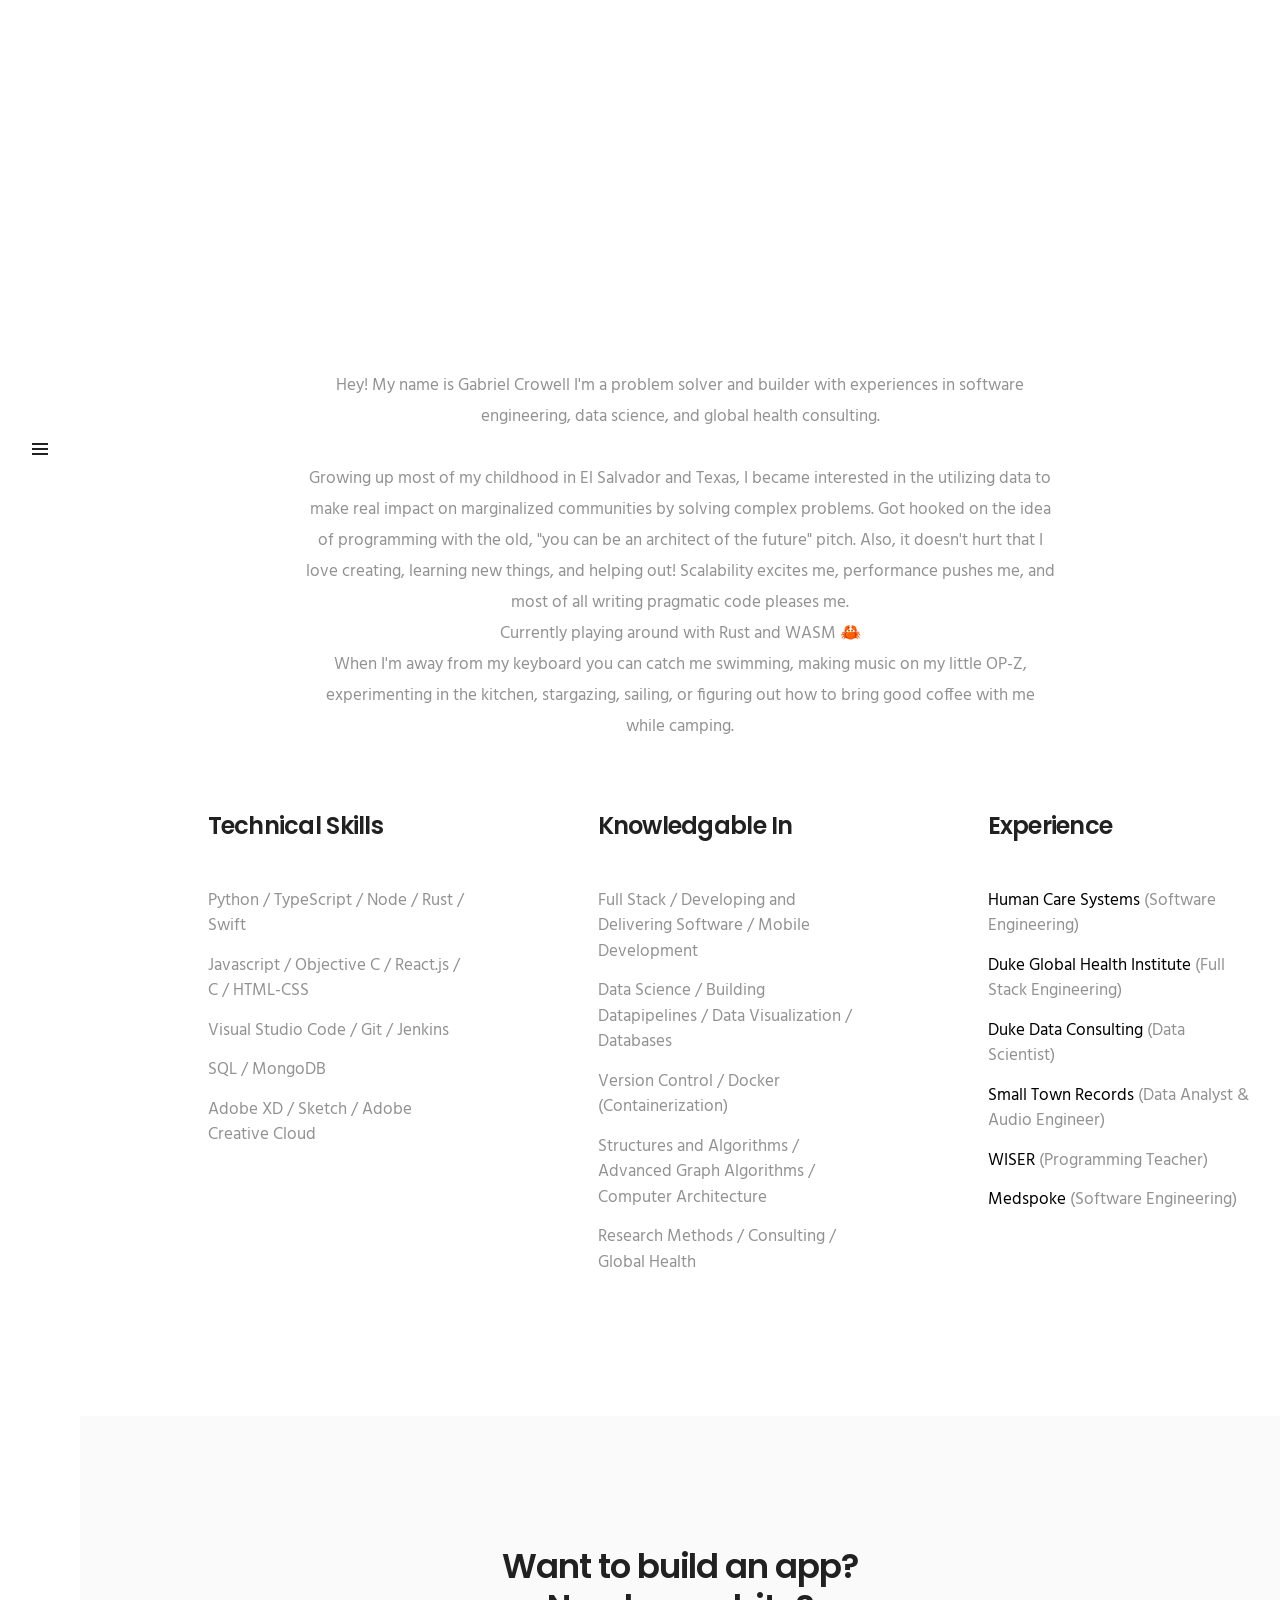
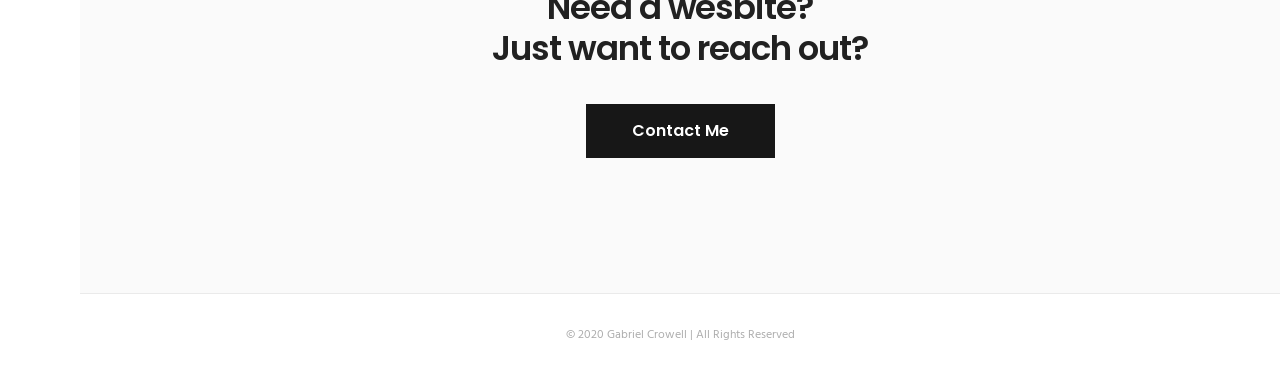
==== commit 4e0d95b1: "updating site" ====
--- a/about.html
+++ b/about.html
@@ -83,7 +83,7 @@
               <li>
                 <!-- Mobile social icons -->
                 <div class="social-icons on-mobile nobase dark clearfix hidden-lg hidden-md">
-				          <a href="https://www.linkedin.com/in/gabriel-crowell-504b59113"><i class="ui-linkedin"></i></a>
+				          <a href="https://www.linkedin.com/in/gabriel--crowell"><i class="ui-linkedin"></i></a>
                   <a href="https://github.com/MistyLeo12"><i class="ui-github-circled"></i></a>  
                   <a href="https://twitter.com/GabrielCrowe11"><i class="ui-twitter"></i></a>               
                   
@@ -97,7 +97,7 @@
 
         <!-- Social icons -->
         <div class="social-icons nobase dark clearfix hidden-sm hidden-xs">
-		  <a href="https://www.linkedin.com/in/gabriel-crowell-504b59113"><i class="ui-linkedin"></i></a>
+		  <a href="https://www.linkedin.com/in/gabriel--crowell"><i class="ui-linkedin"></i></a>
       <a href="https://github.com/MistyLeo12"><i class="ui-github-circled"></i></a>
       <a href="https://twitter.com/GabrielCrowe11"><i class="ui-twitter"></i></a>     
         </div>
@@ -144,11 +144,13 @@
         <div class="row">
           <div class="col-md-8 col-md-offset-2 col-sm-12 text-center">
             <p class="mb-50">
-              Hey! My name is Gabriel Crowell I'm studying Computer Science and Global Health at Duke University with experiences in software engineering, data science, and global health consulting. 
+              Hey! My name is Gabriel Crowell I'm a problem solver and builder with experiences in software engineering, data science, and global health consulting. 
               <br><br> 
-              Growing up most of my childhood in El Salvador and Texas, I became interested in the utilizing data to make real impact on marginalized communities by solving complex problems. I love problem solving and post-graduation, I would like to be at a company where I can continually solve problems, grow at every opportunity, and put what I’ve learned to use.
-              <br><br>
-              Some of my hobbies inclde making music, playing soccer, sailing, coffee, photography, and cooking.
+              Growing up most of my childhood in El Salvador and Texas, I became interested in the utilizing data to make real impact on marginalized communities by solving complex problems. Got hooked on the idea of programming with the old, "you can be an architect of the future" pitch. Also, it doesn't hurt that I love creating, learning new things, and helping out! Scalability excites me, performance pushes me, and most of all writing pragmatic code pleases me. 
+              <br>
+              Currently playing around with Rust and WASM 🦀
+              <br>
+              When I'm away from my keyboard you can catch me swimming, making music on my little OP-Z, experimenting in the kitchen, stargazing, sailing, or figuring out how to bring good coffee with me while camping. 
             </p>
           </div> <!-- end col -->
 
@@ -165,10 +167,10 @@
           <div class="col-md-3 col-md-offset-1 col-sm-4 mb-60">
             <h3 class="heading mb-40">Technical Skills</h3>
             <ul class="list-no-dividers">
-              <li>Python / Java / Swift / Objective C / C / Unix</li>
-              <li>Javascript / React.js / Node.js/ HTML/CSS </li>
+              <li>Python / TypeScript / Node / Rust / Swift </li>
+              <li>Javascript / Objective C / React.js / C / HTML-CSS </li>
               <li>Visual Studio Code / Git / Jenkins</li>
-              <li>SQL / MongoDB / Spark / Hadoop</li>
+              <li>SQL / MongoDB</li>
               <li>Adobe XD / Sketch  / Adobe Creative Cloud</li>
             </ul>
           </div>
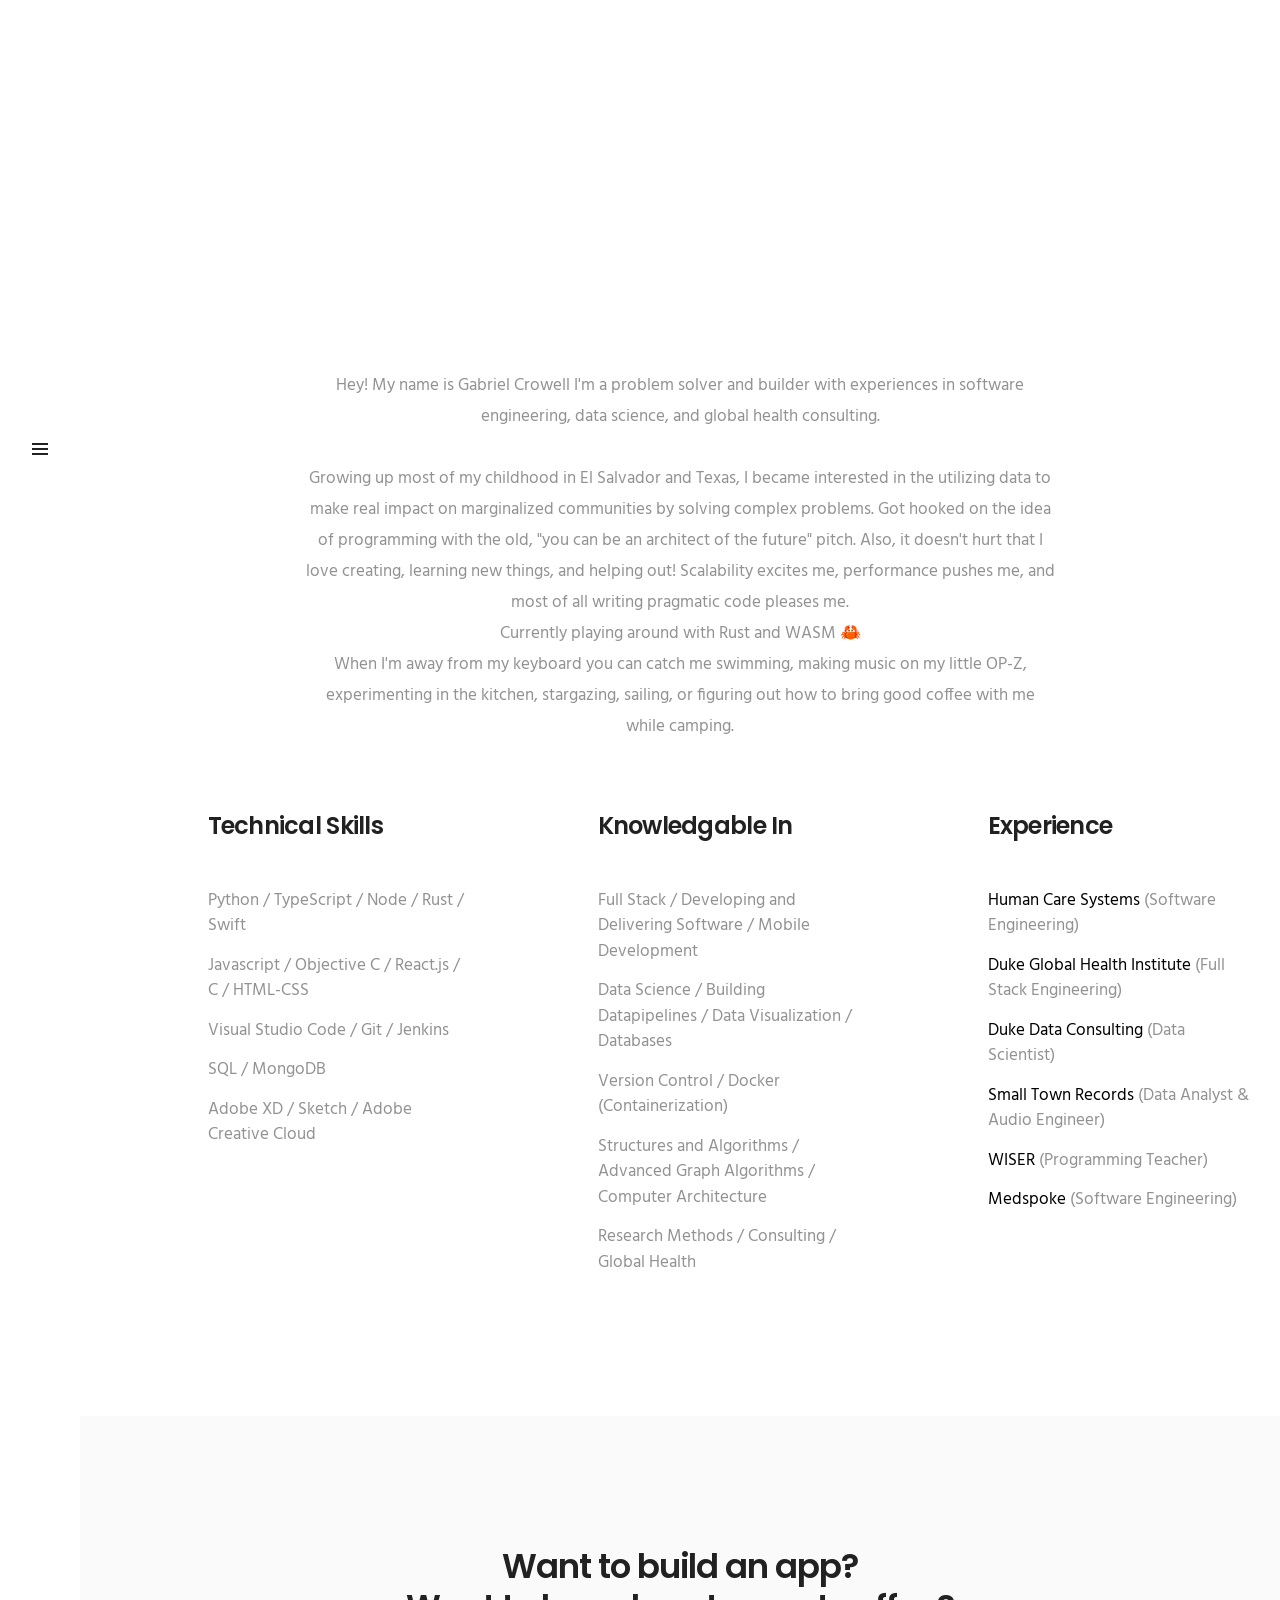
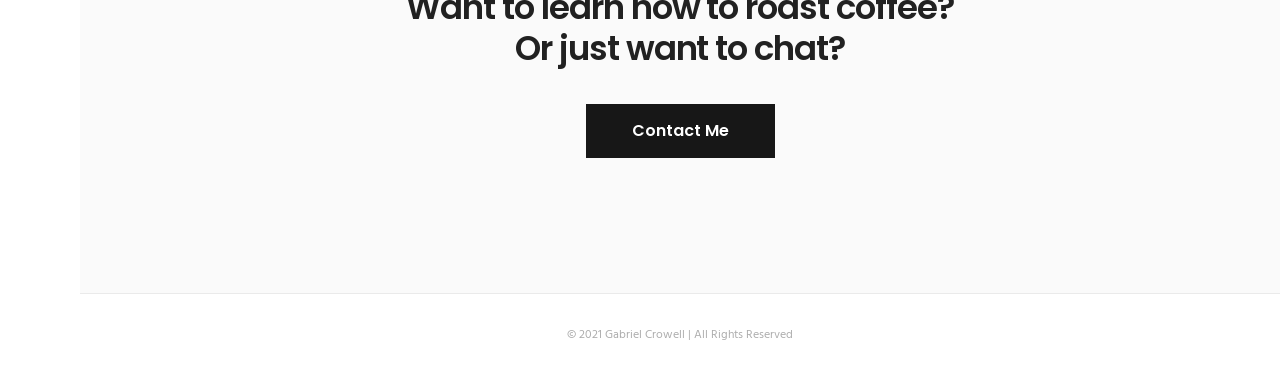
==== commit 100622c9: "updating contact text" ====
--- a/about.html
+++ b/about.html
@@ -206,8 +206,8 @@
         <div class="row">
           <div class="col-md-12 text-center animated-bottom"> 
 			      <h3>Want to build an app?</h3>
-            <h3>Need a wesbite?</h3>
-			      <h3>Just want to reach out?</h3>
+            <h3>Want to learn how to roast coffee?</h3>
+			      <h3>Or just want to chat?</h3>
             <div class="cta-buttons mt-30">
               <a href="contact.html" class="btn btn-lg btn-dark"><span>Contact Me</span></a>
             </div>
@@ -224,7 +224,7 @@
           <div class="row">
             <div class="col-sm-12 copyright text-center">
               <span>
-                &copy; 2020 Gabriel Crowell | All Rights Reserved
+                &copy; 2021 Gabriel Crowell | All Rights Reserved
               </span>
             </div>
           </div>
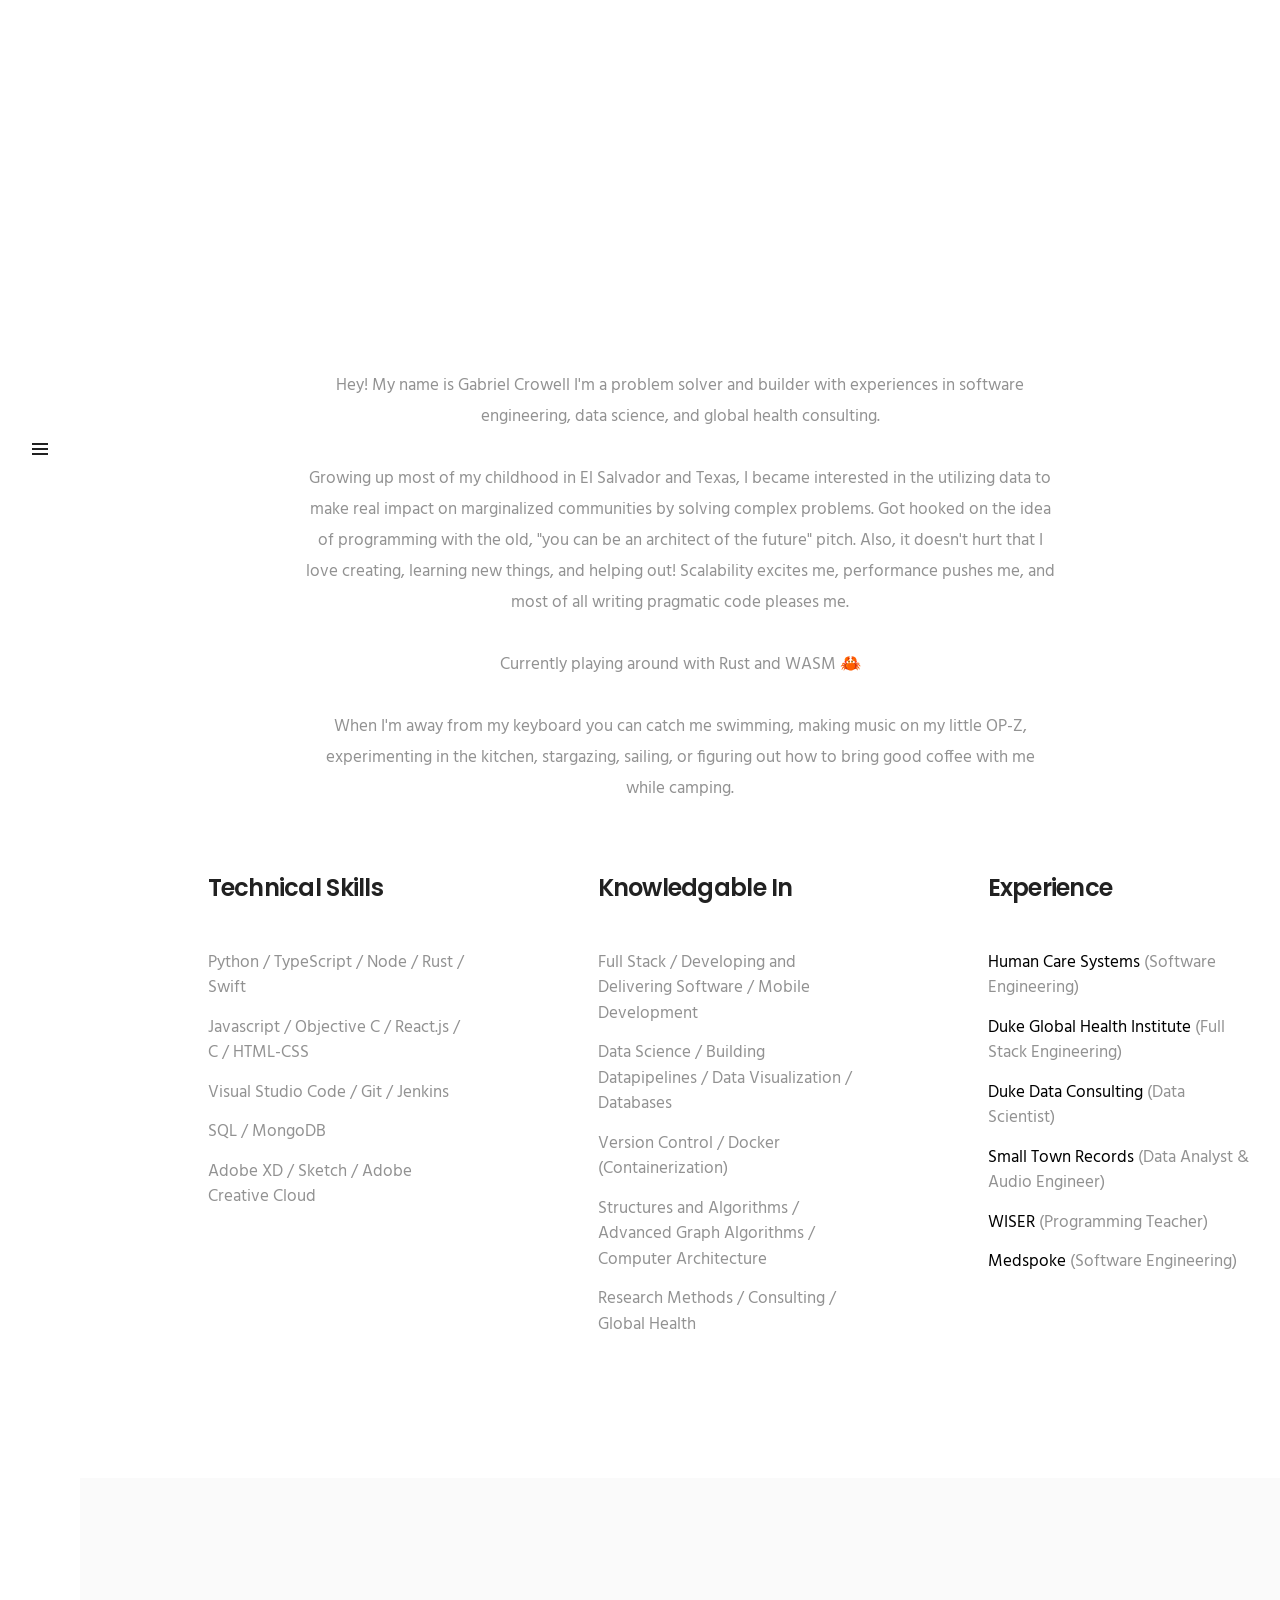
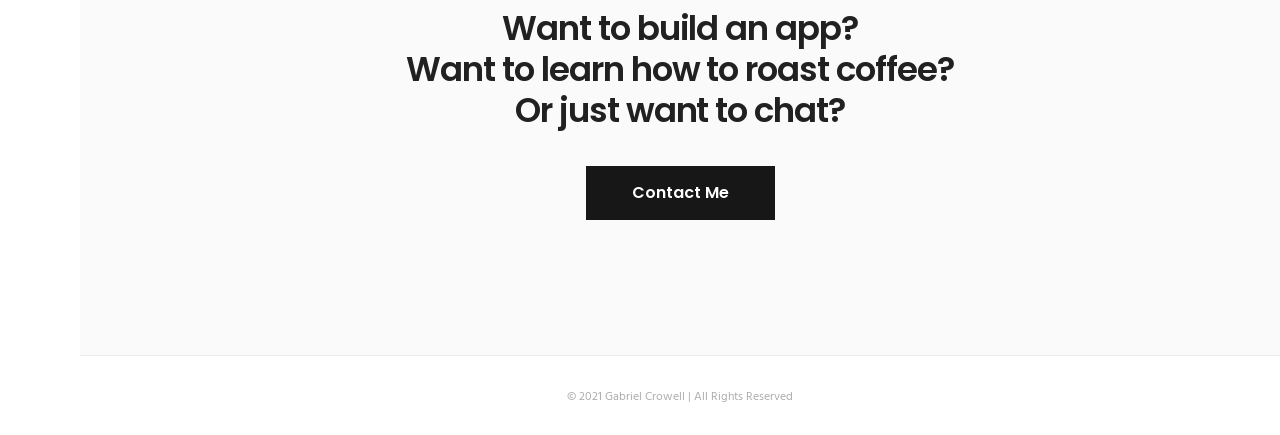
==== commit 3efb37bd: "line breaks" ====
--- a/about.html
+++ b/about.html
@@ -147,9 +147,9 @@
               Hey! My name is Gabriel Crowell I'm a problem solver and builder with experiences in software engineering, data science, and global health consulting. 
               <br><br> 
               Growing up most of my childhood in El Salvador and Texas, I became interested in the utilizing data to make real impact on marginalized communities by solving complex problems. Got hooked on the idea of programming with the old, "you can be an architect of the future" pitch. Also, it doesn't hurt that I love creating, learning new things, and helping out! Scalability excites me, performance pushes me, and most of all writing pragmatic code pleases me. 
-              <br>
+              <br><br>
               Currently playing around with Rust and WASM 🦀
-              <br>
+              <br><br>
               When I'm away from my keyboard you can catch me swimming, making music on my little OP-Z, experimenting in the kitchen, stargazing, sailing, or figuring out how to bring good coffee with me while camping. 
             </p>
           </div> <!-- end col -->
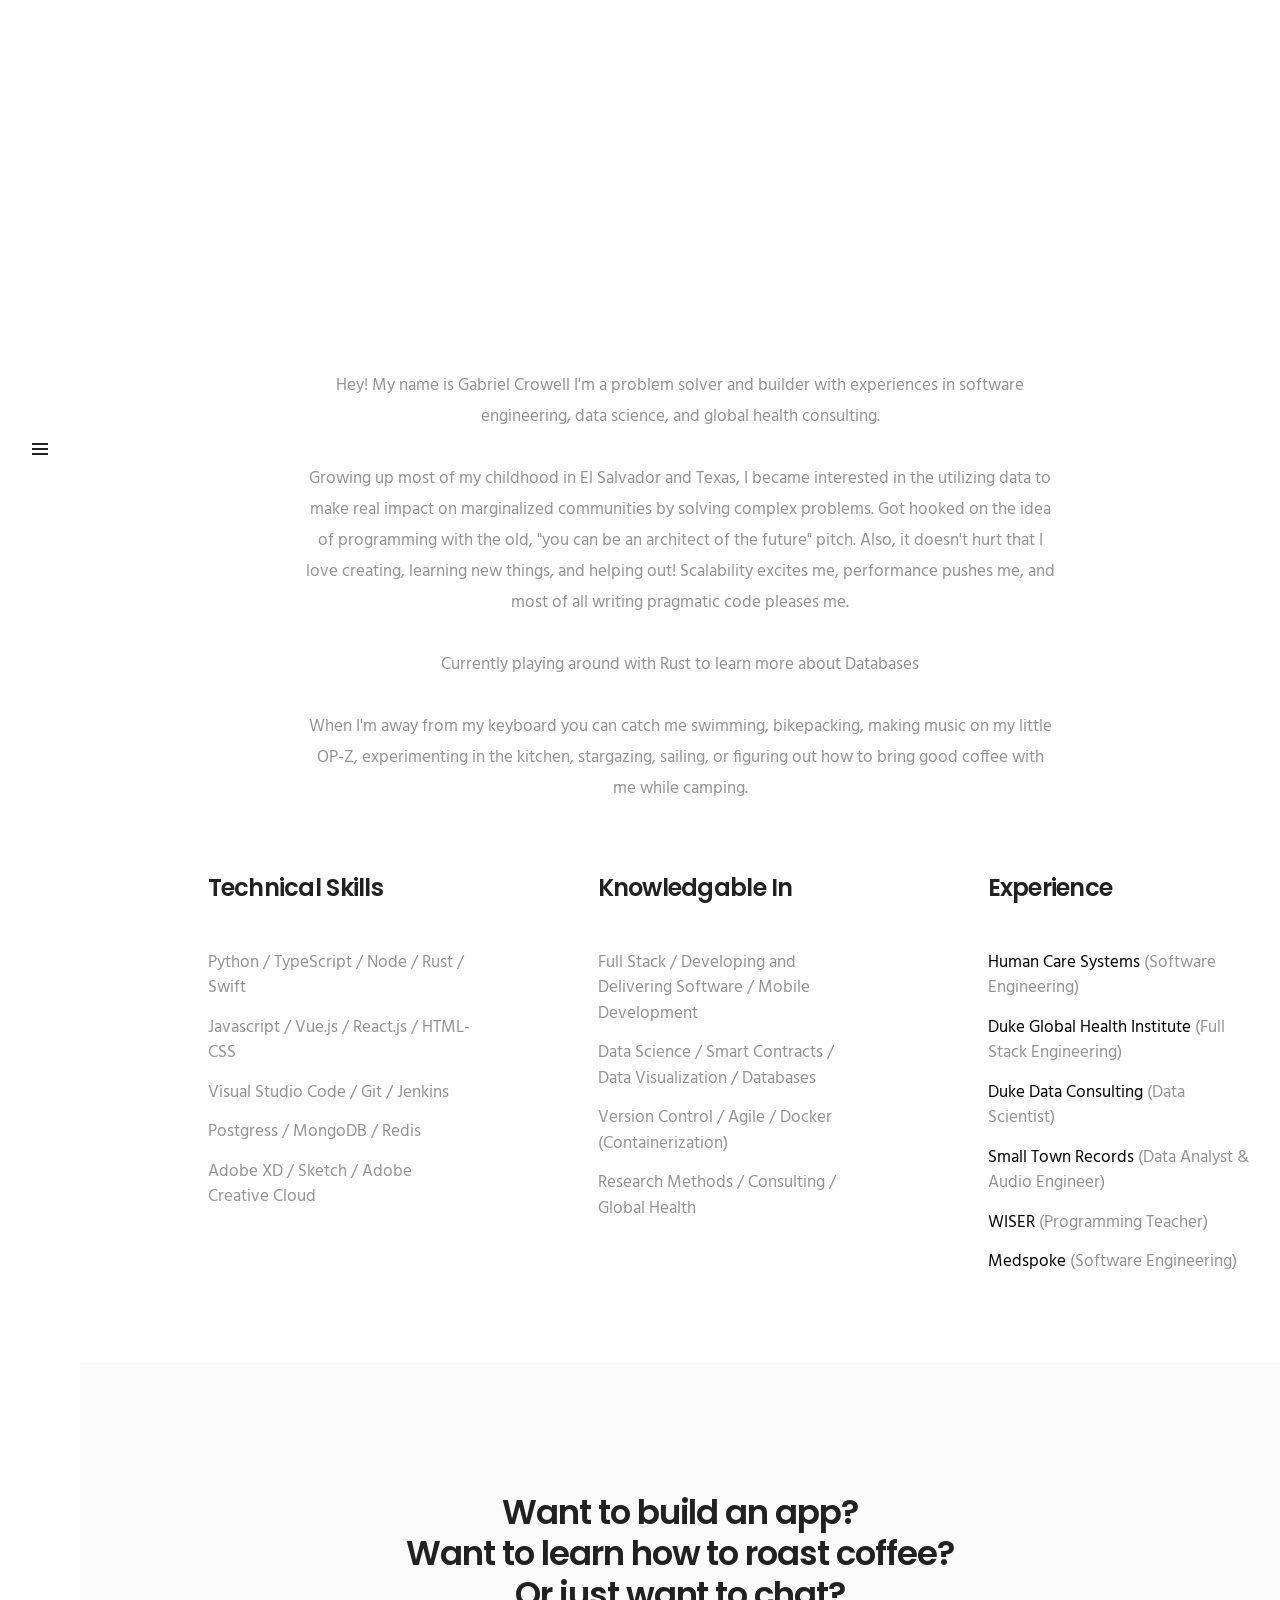
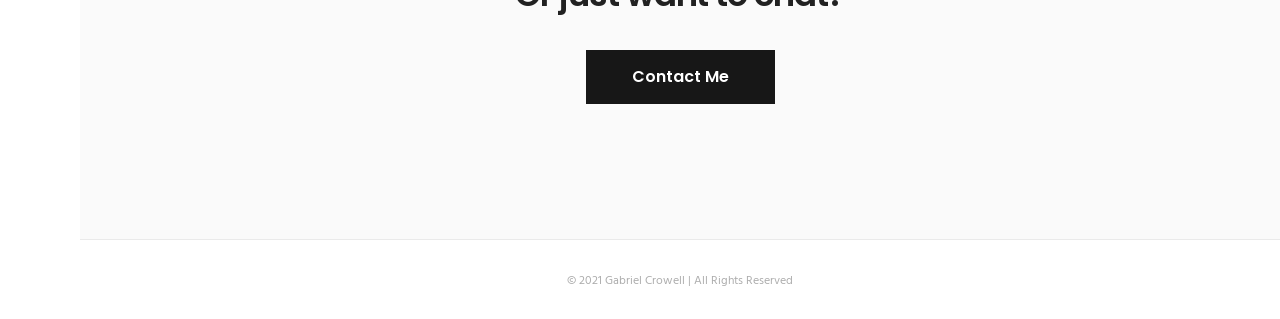
==== commit 3d3f470f: "updating about" ====
--- a/about.html
+++ b/about.html
@@ -148,9 +148,9 @@
               <br><br> 
               Growing up most of my childhood in El Salvador and Texas, I became interested in the utilizing data to make real impact on marginalized communities by solving complex problems. Got hooked on the idea of programming with the old, "you can be an architect of the future" pitch. Also, it doesn't hurt that I love creating, learning new things, and helping out! Scalability excites me, performance pushes me, and most of all writing pragmatic code pleases me. 
               <br><br>
-              Currently playing around with Rust and WASM 🦀
+              Currently playing around with Rust to learn more about Databases
               <br><br>
-              When I'm away from my keyboard you can catch me swimming, making music on my little OP-Z, experimenting in the kitchen, stargazing, sailing, or figuring out how to bring good coffee with me while camping. 
+              When I'm away from my keyboard you can catch me swimming, bikepacking, making music on my little OP-Z, experimenting in the kitchen, stargazing, sailing, or figuring out how to bring good coffee with me while camping. 
             </p>
           </div> <!-- end col -->
 
@@ -168,9 +168,9 @@
             <h3 class="heading mb-40">Technical Skills</h3>
             <ul class="list-no-dividers">
               <li>Python / TypeScript / Node / Rust / Swift </li>
-              <li>Javascript / Objective C / React.js / C / HTML-CSS </li>
+              <li>Javascript / Vue.js / React.js / HTML-CSS </li>
               <li>Visual Studio Code / Git / Jenkins</li>
-              <li>SQL / MongoDB</li>
+              <li>Postgress / MongoDB / Redis</li>
               <li>Adobe XD / Sketch  / Adobe Creative Cloud</li>
             </ul>
           </div>
@@ -178,9 +178,8 @@
             <h3 class="heading mb-40">Knowledgable In</h3>
             <ul class="list-no-dividers">
               <li>Full Stack / Developing and Delivering Software / Mobile Development</li>
-              <li>Data Science / Building Datapipelines / Data Visualization / Databases</li>
-              <li>Version Control / Docker (Containerization) </li>
-              <li>Structures and Algorithms / Advanced Graph Algorithms / Computer Architecture</li>
+              <li>Data Science / Smart Contracts / Data Visualization / Databases</li>
+              <li>Version Control / Agile / Docker (Containerization) </li>
               <li>Research Methods / Consulting / Global Health</li>
               <li> </li>
             </ul>
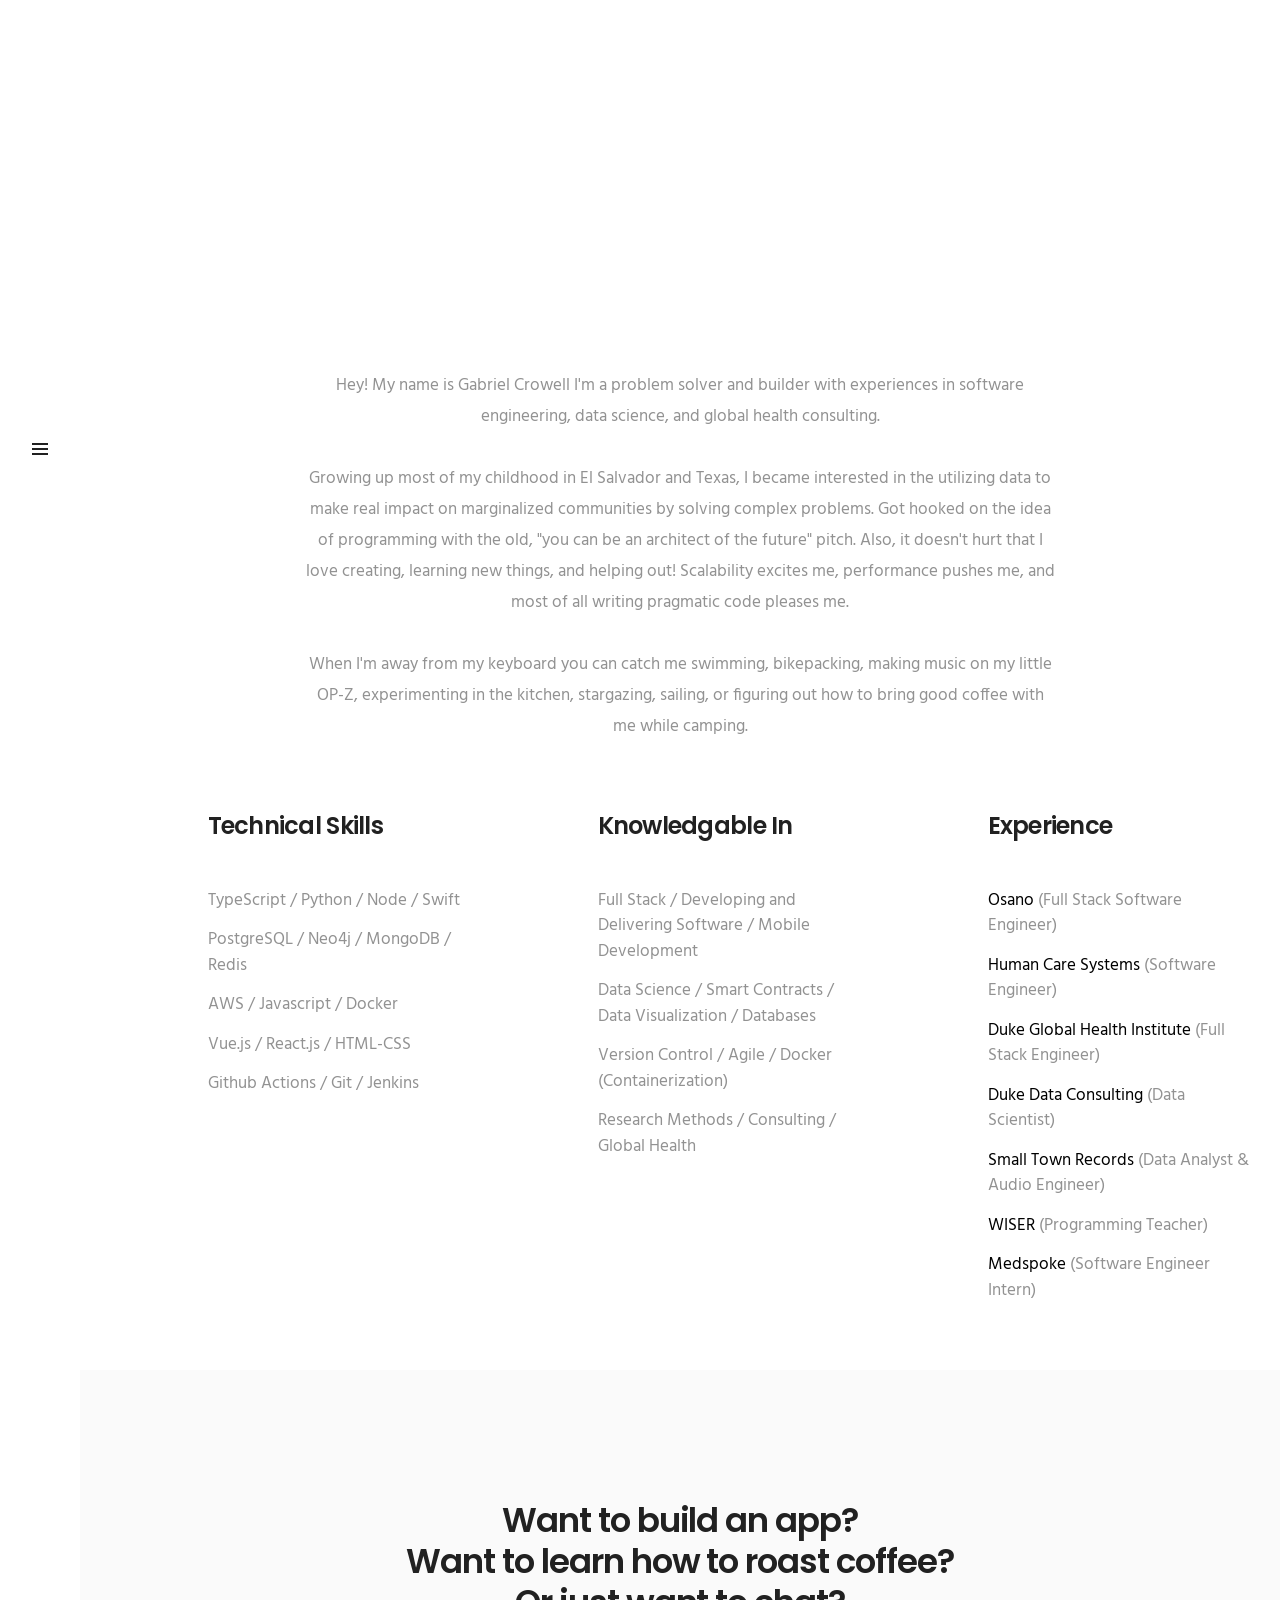
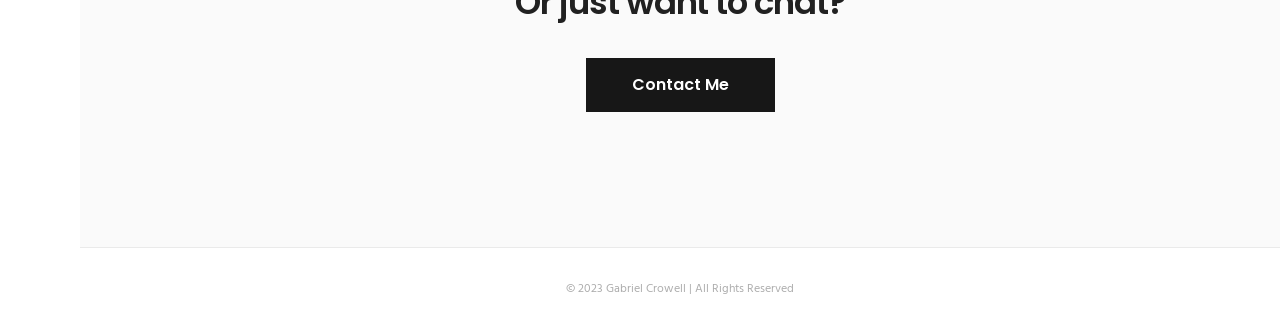
==== commit e19f13ca: "Updating with Osano work exp" ====
--- a/about.html
+++ b/about.html
@@ -148,8 +148,6 @@
               <br><br> 
               Growing up most of my childhood in El Salvador and Texas, I became interested in the utilizing data to make real impact on marginalized communities by solving complex problems. Got hooked on the idea of programming with the old, "you can be an architect of the future" pitch. Also, it doesn't hurt that I love creating, learning new things, and helping out! Scalability excites me, performance pushes me, and most of all writing pragmatic code pleases me. 
               <br><br>
-              Currently playing around with Rust to learn more about Databases
-              <br><br>
               When I'm away from my keyboard you can catch me swimming, bikepacking, making music on my little OP-Z, experimenting in the kitchen, stargazing, sailing, or figuring out how to bring good coffee with me while camping. 
             </p>
           </div> <!-- end col -->
@@ -167,11 +165,11 @@
           <div class="col-md-3 col-md-offset-1 col-sm-4 mb-60">
             <h3 class="heading mb-40">Technical Skills</h3>
             <ul class="list-no-dividers">
-              <li>Python / TypeScript / Node / Rust / Swift </li>
-              <li>Javascript / Vue.js / React.js / HTML-CSS </li>
-              <li>Visual Studio Code / Git / Jenkins</li>
-              <li>Postgress / MongoDB / Redis</li>
-              <li>Adobe XD / Sketch  / Adobe Creative Cloud</li>
+              <li>TypeScript / Python / Node / Swift </li>
+              <li>PostgreSQL / Neo4j / MongoDB / Redis</li>
+              <li>AWS / Javascript  / Docker</li>
+              <li>Vue.js / React.js / HTML-CSS </li>
+              <li>Github Actions / Git / Jenkins</li>
             </ul>
           </div>
           <div class="col-md-3 col-md-offset-1 col-sm-4 mb-60">
@@ -187,12 +185,13 @@
           <div class="col-md-3 col-md-offset-1 col-sm-4">
             <h3 class="heading mb-40">Experience</h3>
             <ul class="list-no-dividers">
-              <li><a>Human Care Systems</a> (Software Engineering)</li>
-              <li><a>Duke Global Health Institute</a> (Full Stack Engineering)</li>
+              <li><a>Osano</a> (Full Stack Software Engineer)</li>
+              <li><a>Human Care Systems</a> (Software Engineer)</li>
+              <li><a>Duke Global Health Institute</a> (Full Stack Engineer)</li>
               <li><a>Duke Data Consulting</a> (Data Scientist)</li>
               <li><a>Small Town Records</a> (Data Analyst & Audio Engineer)</li>
               <li><a href="https://www.wisergirls.org/">WISER</a> (Programming Teacher)</li>
-              <li><a href="https://medspoke.com/">Medspoke</a> (Software Engineering)</li>
+              <li><a href="https://medspoke.com/">Medspoke</a> (Software Engineer Intern)</li>
             </ul>
           </div>
         </div>
@@ -223,7 +222,7 @@
           <div class="row">
             <div class="col-sm-12 copyright text-center">
               <span>
-                &copy; 2021 Gabriel Crowell | All Rights Reserved
+                &copy; 2023 Gabriel Crowell | All Rights Reserved
               </span>
             </div>
           </div>
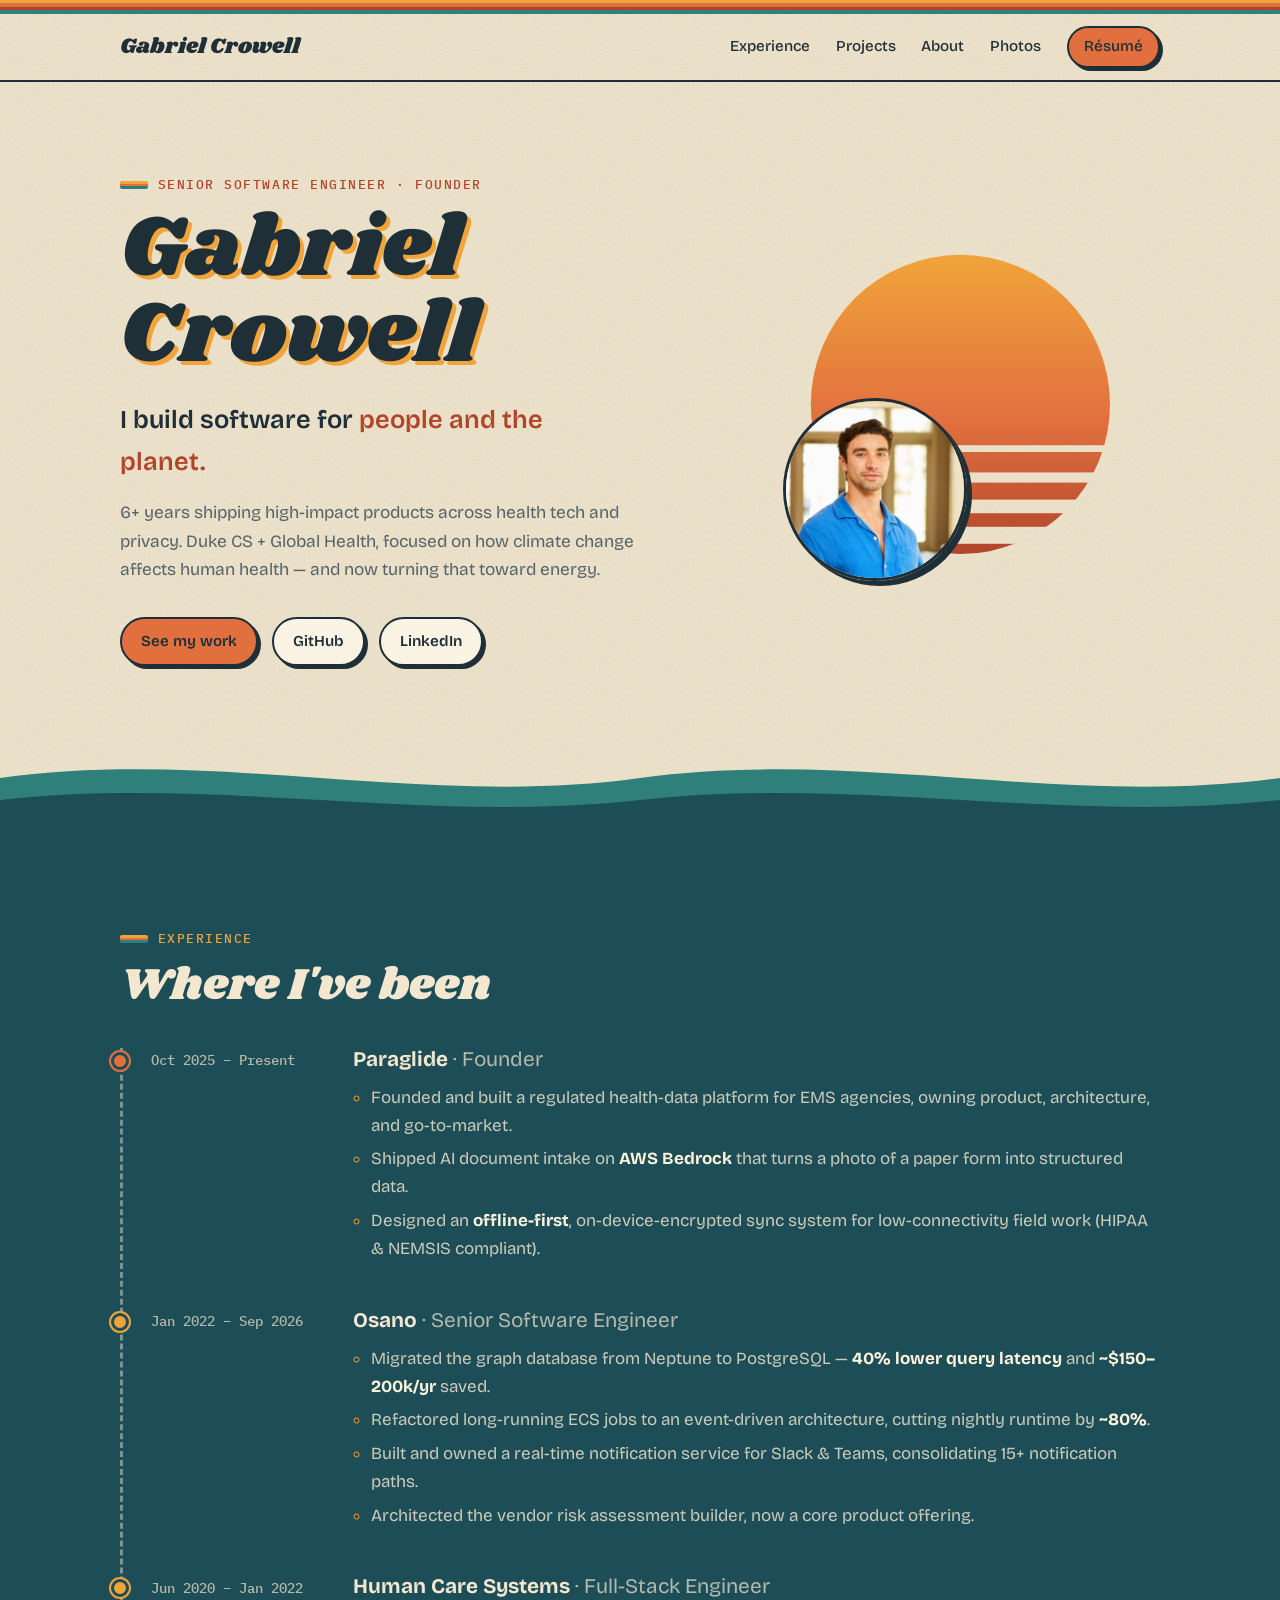
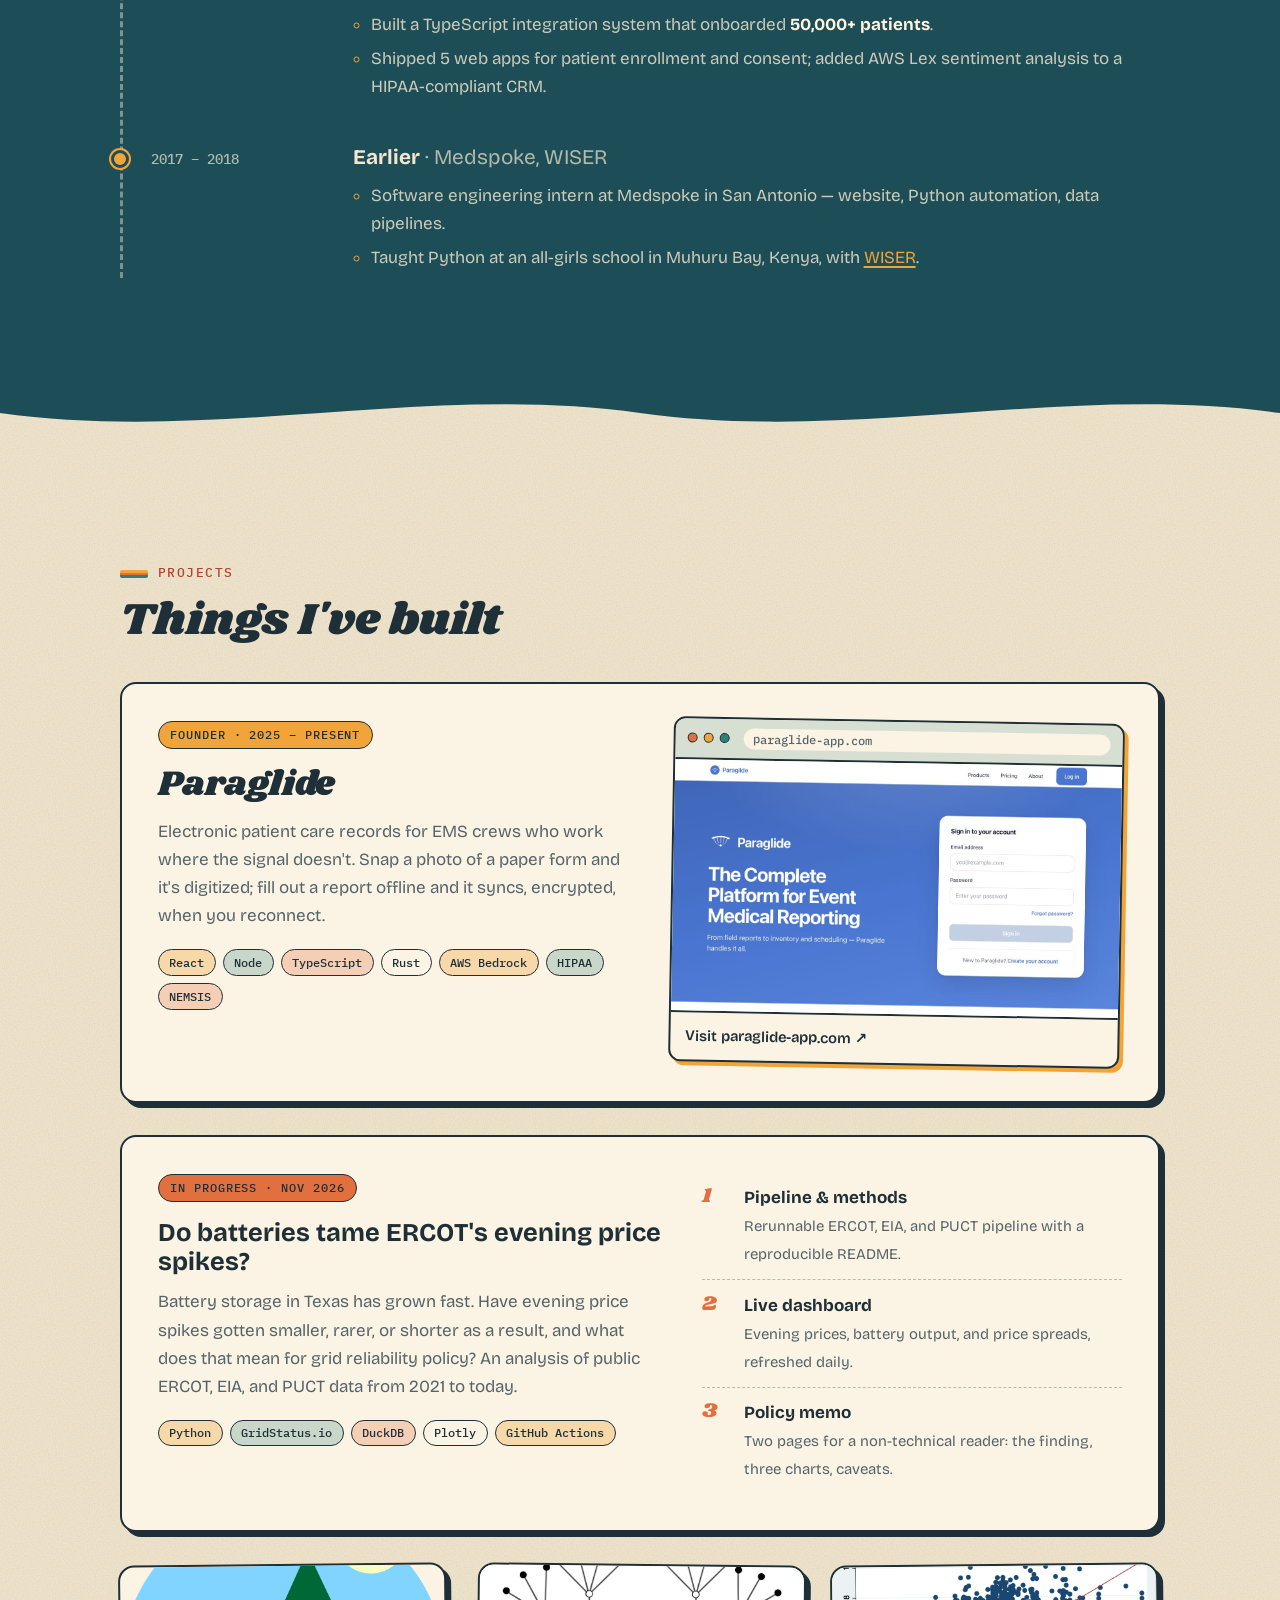
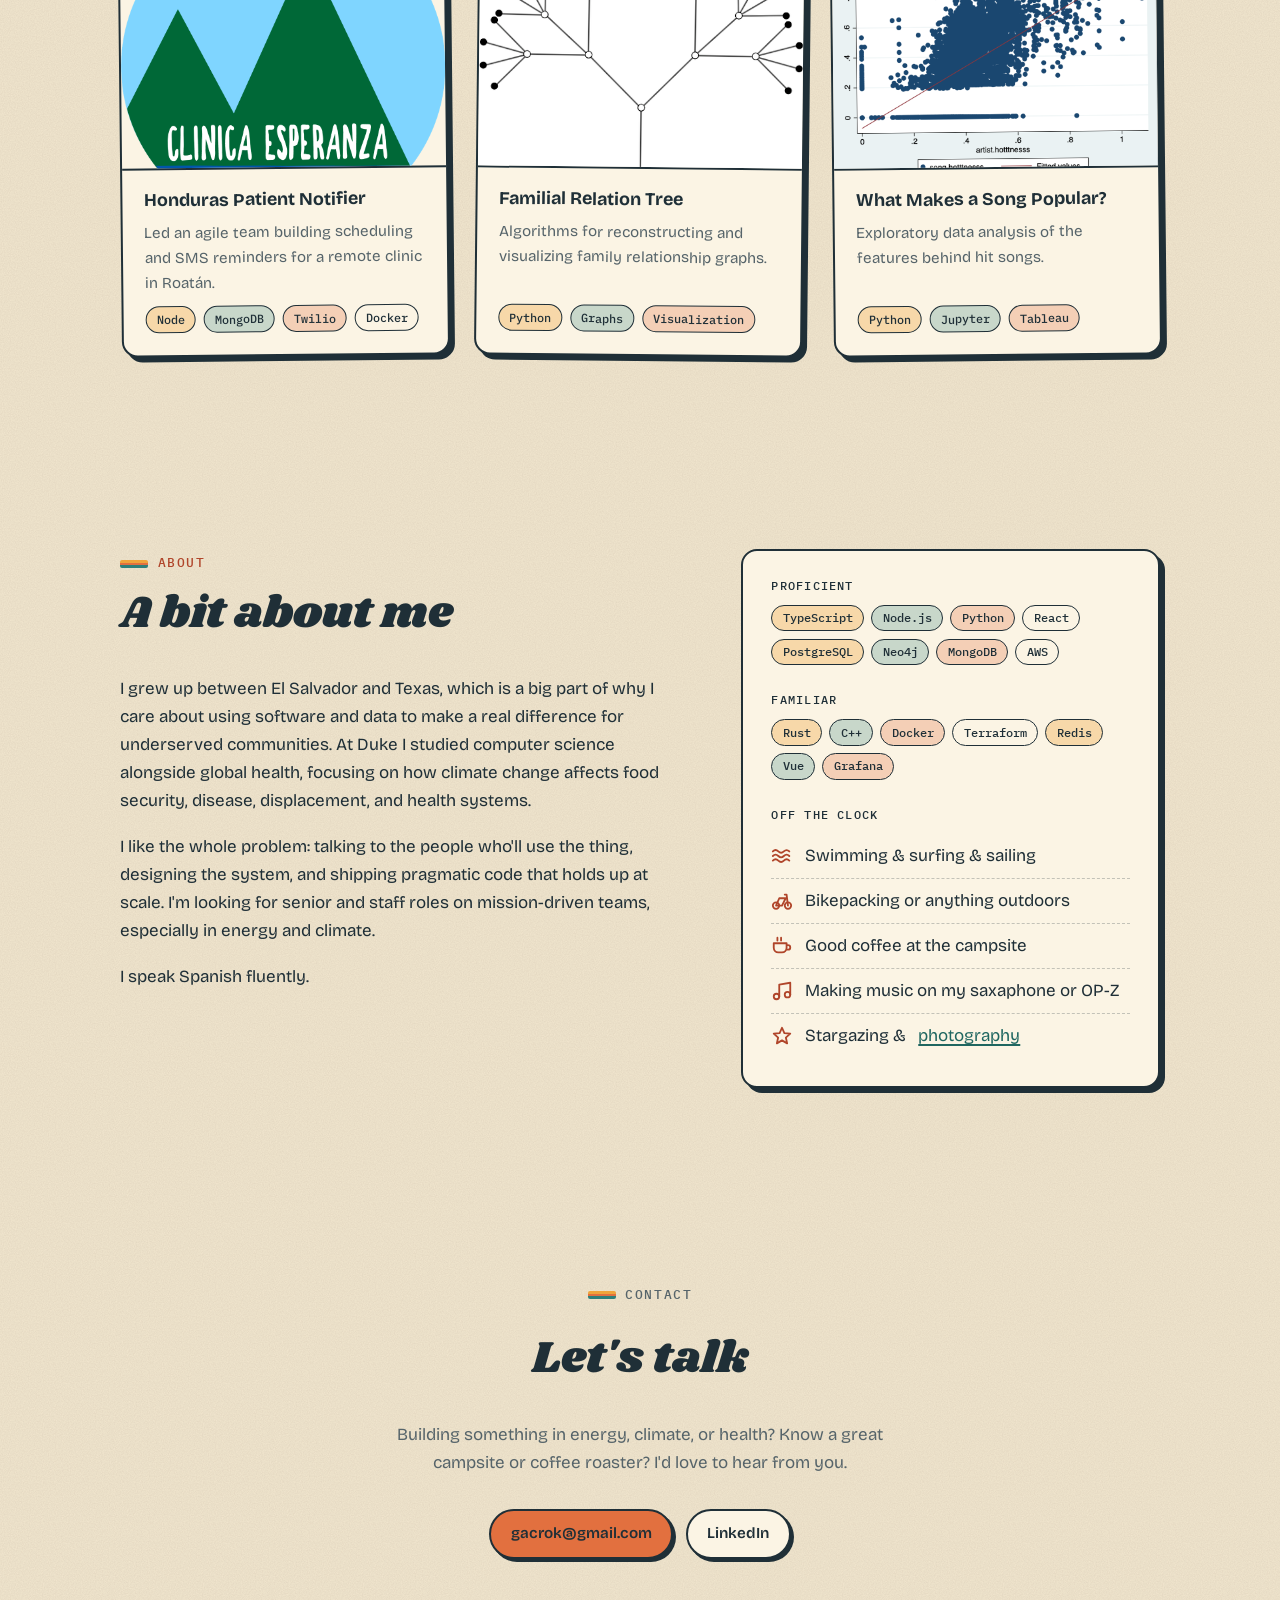
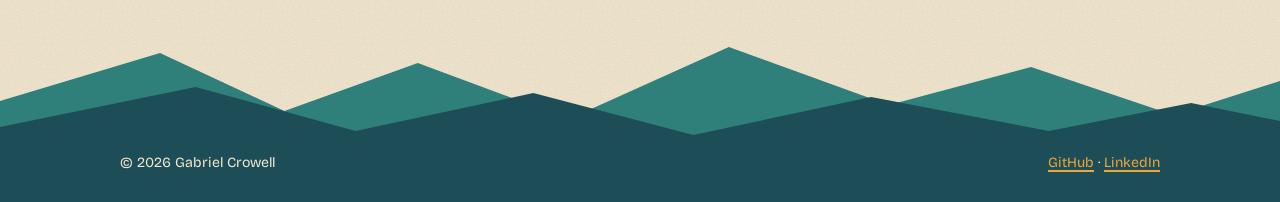
==== commit 825e2e5c: "updating to one pager" ====
--- a/about.html
+++ b/about.html
@@ -1,244 +1,10 @@
 <!DOCTYPE html>
 <html lang="en">
 <head>
-  <title>Gabriel | About Me</title>
-
   <meta charset="utf-8">
-  <!--[if IE]><meta http-equiv='X-UA-Compatible' content='IE=edge,chrome=1'><![endif]-->
-  <meta name="viewport" content="width=device-width, initial-scale=1, maximum-scale=1">
-  <meta name="description" content="">
-  
-  <!-- Google Fonts -->
-  <link href='https://fonts.googleapis.com/css?family=Poppins:400,600%7CHind:400,400i,700' rel='stylesheet'>
-
-  <!-- Css -->
-  <link rel="stylesheet" href="css/bootstrap.min.css" />
-  <link rel="stylesheet" href="css/font-icons.css" />
-  <link rel="stylesheet" href="css/sliders.css" />
-  <link rel="stylesheet" href="css/style.css" />
-
-  <!-- Favicons -->
-  <link rel="shortcut icon" href="img/favicon.ico">
-  <link rel="apple-touch-icon" href="img/apple-touch-icon.png">
-  <link rel="apple-touch-icon" sizes="72x72" href="img/apple-touch-icon-72x72.png">
-  <link rel="apple-touch-icon" sizes="114x114" href="img/apple-touch-icon-114x114.png">
-
+  <title>Gabriel Crowell</title>
+  <meta http-equiv="refresh" content="0; url=index.html#about">
+  <link rel="canonical" href="index.html#about">
 </head>
-
-<body class="relative">
-    
-  <!-- Preloader -->
-  <div class="loader-mask">
-    <div class="loader"></div>
-  </div>
-  
-  <!-- Navigation -->
-  <header class="nav-type-1">
-    <nav class="navbar">
-      <div class="header-wrap relative">
-
-        <div class="navbar-header">
-          <button type="button" class="navbar-toggle" data-toggle="collapse" data-target="#navbar-collapse">
-            <span class="sr-only">Navigation</span>
-            <span class="icon-bar"></span>
-            <span class="icon-bar"></span>
-            <span class="icon-bar"></span>
-          </button>
-
-          <!-- Logo -->
-          <div class="logo-container">
-            <div class="logo-wrap">
-              <a href="index.html">
-                <img width="250%" src="img/prof.jpg" alt="logo" border-radius: 50%>
-              </a>
-            </div>
-          </div>
-        </div> 
-        <!-- end navbar-header -->
-
-        <div class="nav-wrap">
-          <div class="collapse navbar-collapse" id="navbar-collapse">
-            
-            <ul class="nav navbar-nav">
-
-              <li class="nav-item">
-                <a href="index.html">Home</a>
-              </li>
-              <li>
-                <a href="about.html">About Me</a>
-              </li>
-              <li class="nav-item-toggle">
-                <a href="#">Portfolio</a>
-                <ul class="nav-item-submenu">
-				  <li><a href="photo.html">Photography</a></li>
-				  <li><a href="https://github.com/MistyLeo12">Code</a></li>
-                </ul>
-              </li>  
-              <li class="nav-item">
-                <a>Blog</a>
-              </li>
-              <li class="active">
-                <a href="contact.html">Contact</a>
-              </li>
-              <li>
-                <!-- Mobile social icons -->
-                <div class="social-icons on-mobile nobase dark clearfix hidden-lg hidden-md">
-				          <a href="https://www.linkedin.com/in/gabriel--crowell"><i class="ui-linkedin"></i></a>
-                  <a href="https://github.com/MistyLeo12"><i class="ui-github-circled"></i></a>  
-                  <a href="https://twitter.com/GabrielCrowe11"><i class="ui-twitter"></i></a>               
-                  
-                </div>
-              </li>
-              
-            </ul>
-          </div>
-        </div> 
-        <!-- end nav-wrap -->
-
-        <!-- Social icons -->
-        <div class="social-icons nobase dark clearfix hidden-sm hidden-xs">
-		  <a href="https://www.linkedin.com/in/gabriel--crowell"><i class="ui-linkedin"></i></a>
-      <a href="https://github.com/MistyLeo12"><i class="ui-github-circled"></i></a>
-      <a href="https://twitter.com/GabrielCrowe11"><i class="ui-twitter"></i></a>     
-        </div>
-        
-      </div> 
-      <!-- end header wrap -->
-
-
-      <!-- Nav trigger -->
-      <div id="nav-trigger">
-        <div id="nav-icon">
-          <div class="nav-icon-inner">
-            <div id="nav-icon-trigger" class="nav-icon-trigger">
-              <span></span>
-              <span></span>
-              <span></span>
-              <span></span>
-            </div>
-          </div>
-        </div>
-      </div> <!-- end nav trigger -->
-
-    </nav> <!-- end navbar -->
-  </header>  
-
-  <!-- Main -->
-  <main class="main-wrapper oh pl-80">
-
-    <!-- Page Title -->
-    <section class="page-title2 text-center"  style="background-image: url(img/pictures/beach.png);background-size: 100% 60%">
-      <div class="container relative clearfix">
-        <div class="title-holder">
-          <div class="title-text" style="padding-top: 100px;">
-            <h1>Gabriel Crowell</h1>
-          </div>
-        </div>
-      </div>
-    </section> <!-- end page title -->
-    
-
-    <!-- Intro -->
-    <section class="section-wrap-lg intro" id="intro" style="margin-top:-400px;">
-      <div class="container">
-        <div class="row">
-          <div class="col-md-8 col-md-offset-2 col-sm-12 text-center">
-            <p class="mb-50">
-              Hey! My name is Gabriel Crowell I'm a problem solver and builder with experiences in software engineering, data science, and global health consulting. 
-              <br><br> 
-              Growing up most of my childhood in El Salvador and Texas, I became interested in the utilizing data to make real impact on marginalized communities by solving complex problems. Got hooked on the idea of programming with the old, "you can be an architect of the future" pitch. Also, it doesn't hurt that I love creating, learning new things, and helping out! Scalability excites me, performance pushes me, and most of all writing pragmatic code pleases me. 
-              <br><br>
-              When I'm away from my keyboard you can catch me swimming, bikepacking, making music on my little OP-Z, experimenting in the kitchen, stargazing, sailing, or figuring out how to bring good coffee with me while camping. 
-            </p>
-          </div> <!-- end col -->
-
-        </div>
-      </div>
-    </section> <!-- end intro -->
-
-
-
-    <!-- Gear / Services / Publications -->
-    <section class="pb-60" style="margin-top:-150px;">
-      <div class="container">
-        <div class="row">
-          <div class="col-md-3 col-md-offset-1 col-sm-4 mb-60">
-            <h3 class="heading mb-40">Technical Skills</h3>
-            <ul class="list-no-dividers">
-              <li>TypeScript / Python / Node / Swift </li>
-              <li>PostgreSQL / Neo4j / MongoDB / Redis</li>
-              <li>AWS / Javascript  / Docker</li>
-              <li>Vue.js / React.js / HTML-CSS </li>
-              <li>Github Actions / Git / Jenkins</li>
-            </ul>
-          </div>
-          <div class="col-md-3 col-md-offset-1 col-sm-4 mb-60">
-            <h3 class="heading mb-40">Knowledgable In</h3>
-            <ul class="list-no-dividers">
-              <li>Full Stack / Developing and Delivering Software / Mobile Development</li>
-              <li>Data Science / Smart Contracts / Data Visualization / Databases</li>
-              <li>Version Control / Agile / Docker (Containerization) </li>
-              <li>Research Methods / Consulting / Global Health</li>
-              <li> </li>
-            </ul>
-          </div>
-          <div class="col-md-3 col-md-offset-1 col-sm-4">
-            <h3 class="heading mb-40">Experience</h3>
-            <ul class="list-no-dividers">
-              <li><a>Osano</a> (Full Stack Software Engineer)</li>
-              <li><a>Human Care Systems</a> (Software Engineer)</li>
-              <li><a>Duke Global Health Institute</a> (Full Stack Engineer)</li>
-              <li><a>Duke Data Consulting</a> (Data Scientist)</li>
-              <li><a>Small Town Records</a> (Data Analyst & Audio Engineer)</li>
-              <li><a href="https://www.wisergirls.org/">WISER</a> (Programming Teacher)</li>
-              <li><a href="https://medspoke.com/">Medspoke</a> (Software Engineer Intern)</li>
-            </ul>
-          </div>
-        </div>
-      </div>
-    </section> <!-- end Gear / Services / Publications  -->
-
-    <!-- CTA -->
-    <section class="section-wrap call-to-action bg-light">
-      <div class="container">
-        <div class="row">
-          <div class="col-md-12 text-center animated-bottom"> 
-			      <h3>Want to build an app?</h3>
-            <h3>Want to learn how to roast coffee?</h3>
-			      <h3>Or just want to chat?</h3>
-            <div class="cta-buttons mt-30">
-              <a href="contact.html" class="btn btn-lg btn-dark"><span>Contact Me</span></a>
-            </div>
-          </div>
-        </div>
-      </div>
-    </section> <!-- end cta -->
-
-
-    <!-- Footer -->
-    <footer class="footer">
-      <div class="bottom-footer bg-white">
-        <div class="container">
-          <div class="row">
-            <div class="col-sm-12 copyright text-center">
-              <span>
-                &copy; 2023 Gabriel Crowell | All Rights Reserved
-              </span>
-            </div>
-          </div>
-        </div>
-      </div>
-    </footer> <!-- end footer -->
-
-
-
-  </main> <!-- end main wrapper -->
-
-  <!-- jQuery Scripts -->
-  <script type="text/javascript" src="js/jquery.min.js"></script>
-  <script type="text/javascript" src="js/bootstrap.min.js"></script>
-  <script type="text/javascript" src="js/plugins.js"></script>  
-  <script type="text/javascript" src="js/scripts.js"></script>
-    
-</body>
-</html>+<body><a href="index.html#about">Moved to the home page</a></body>
+</html>
